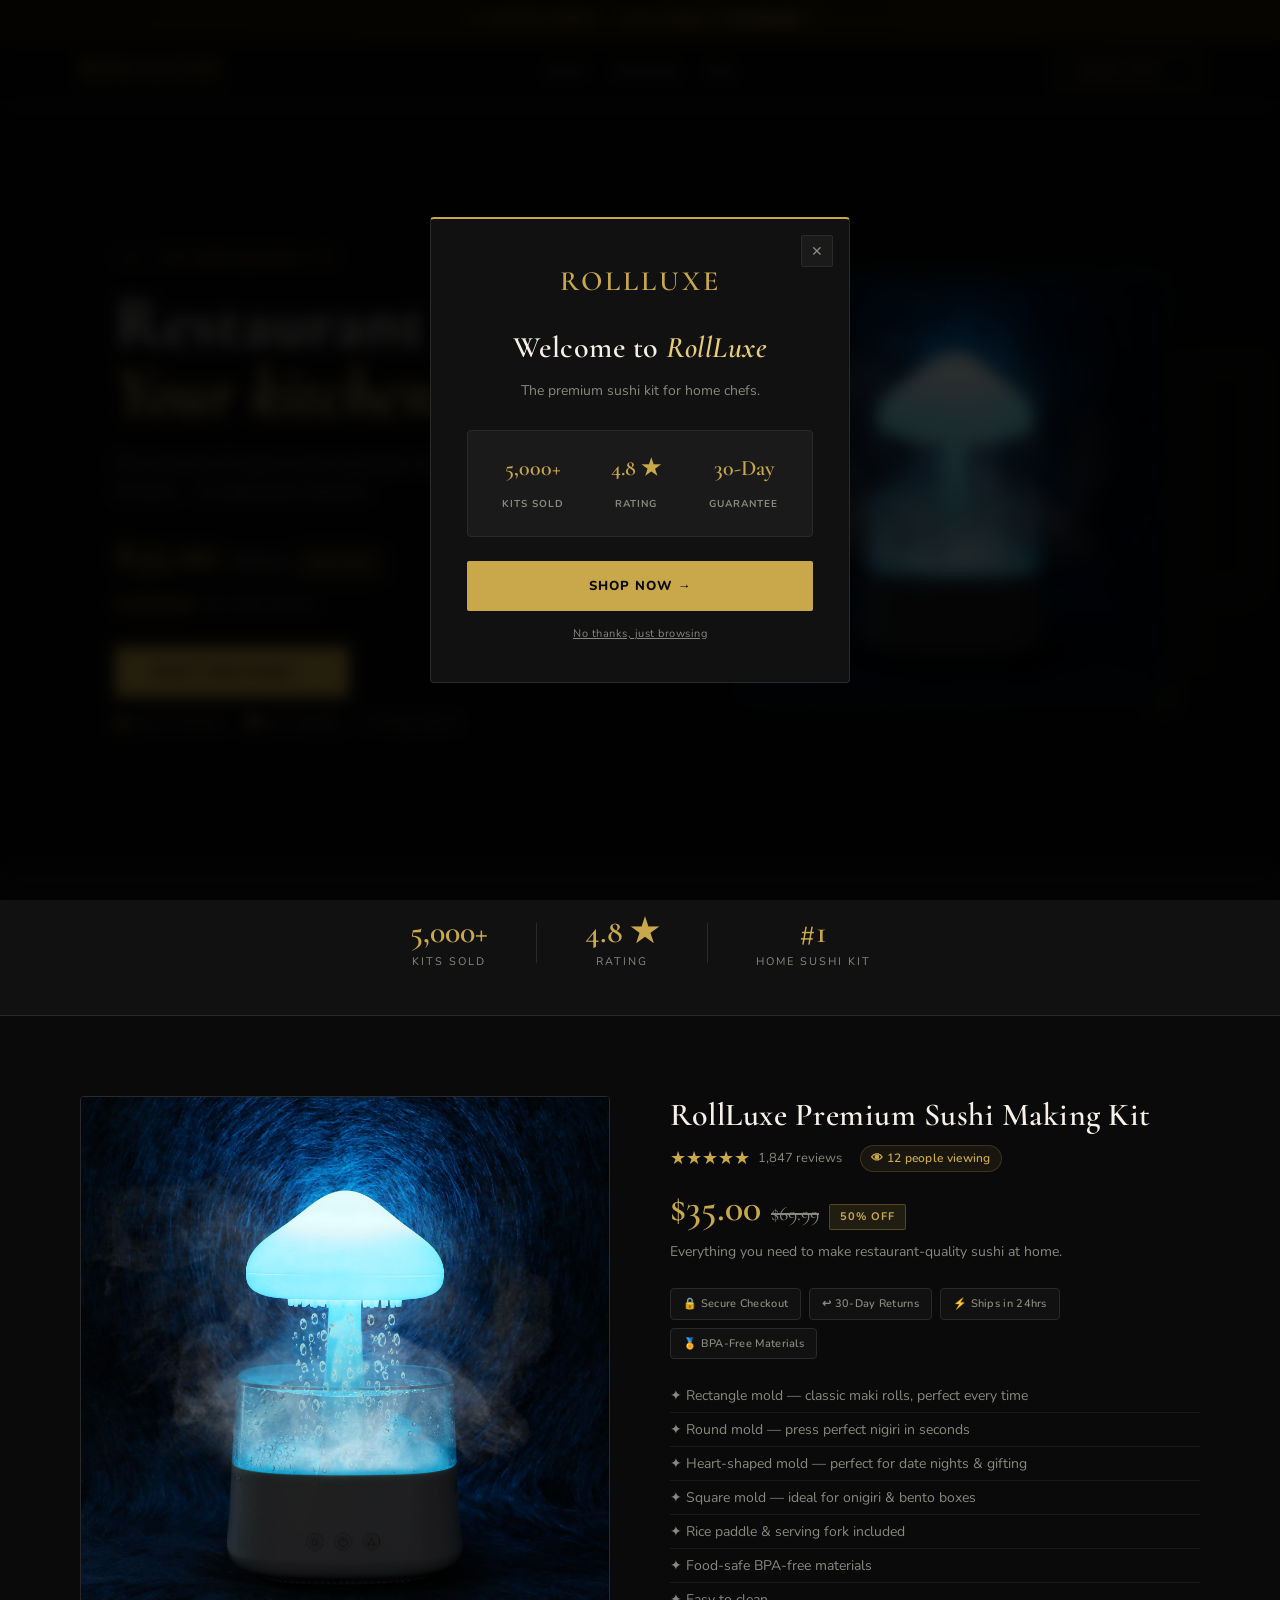
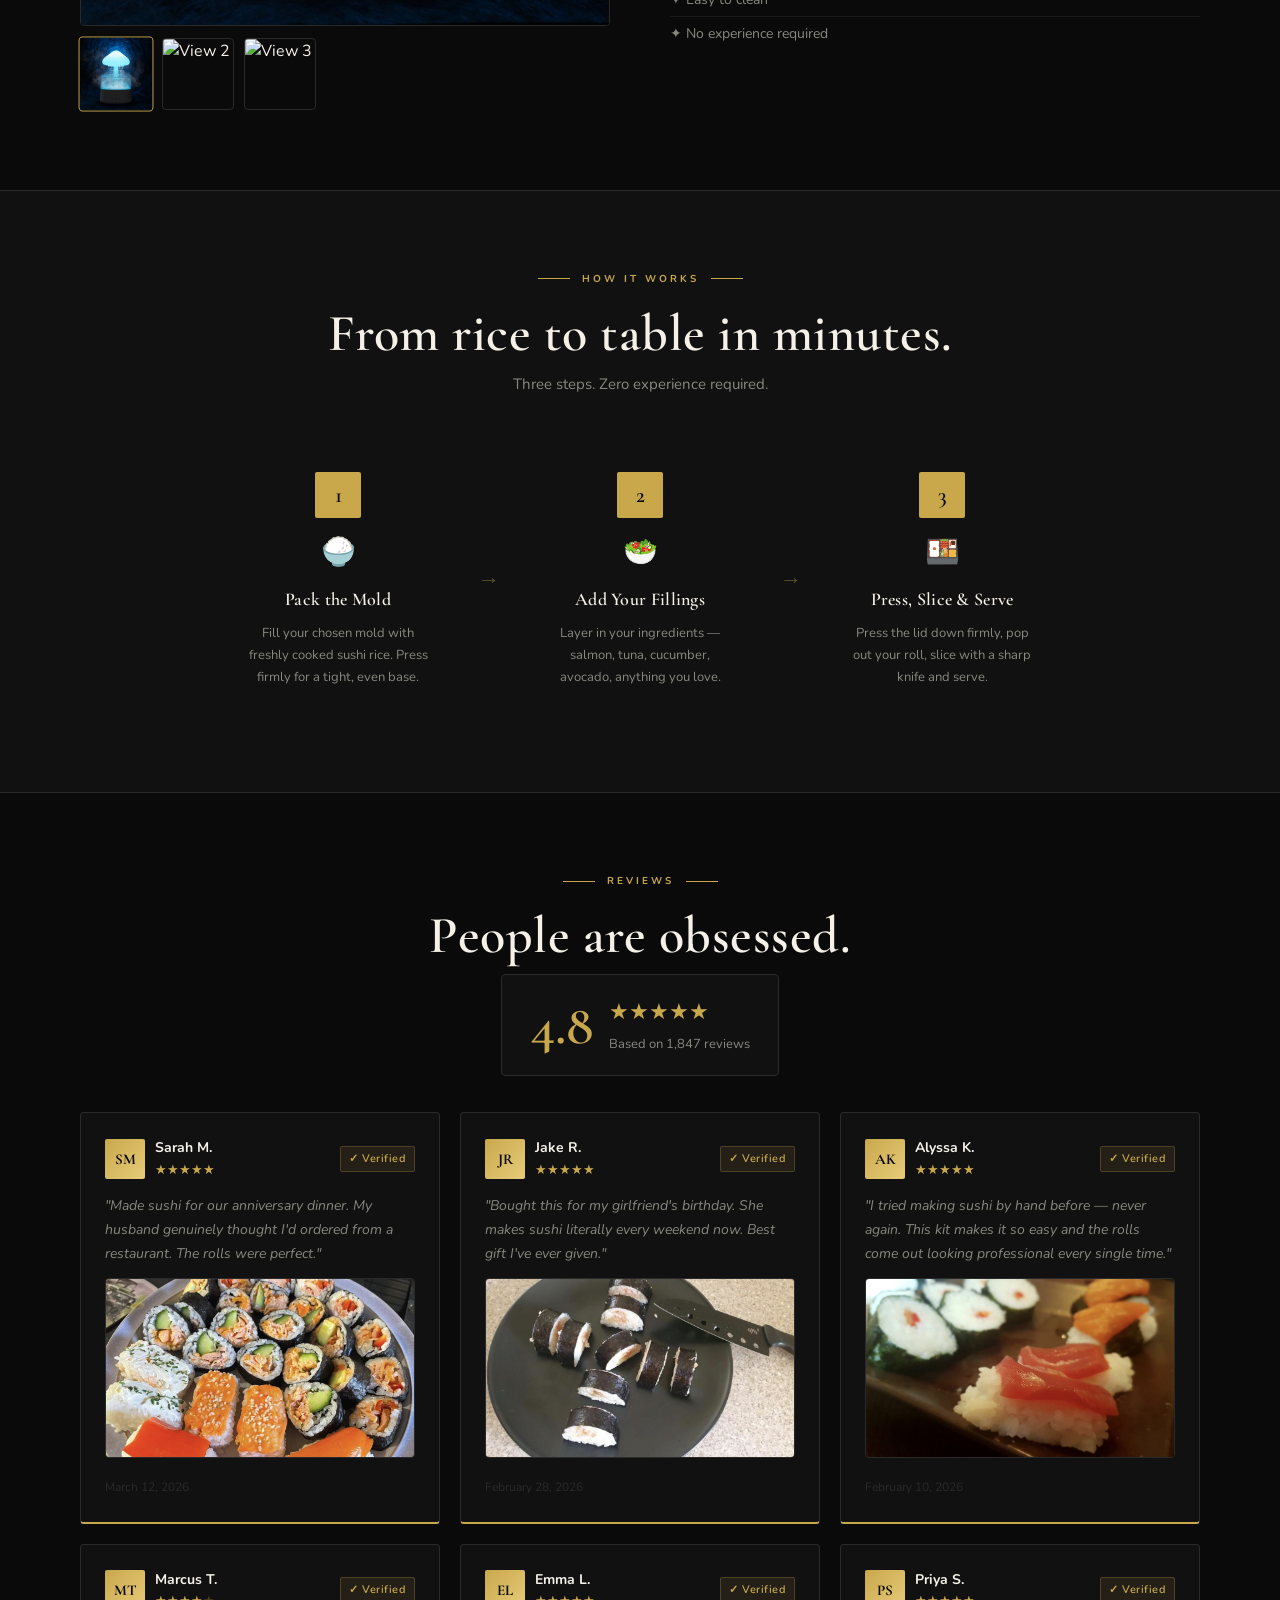
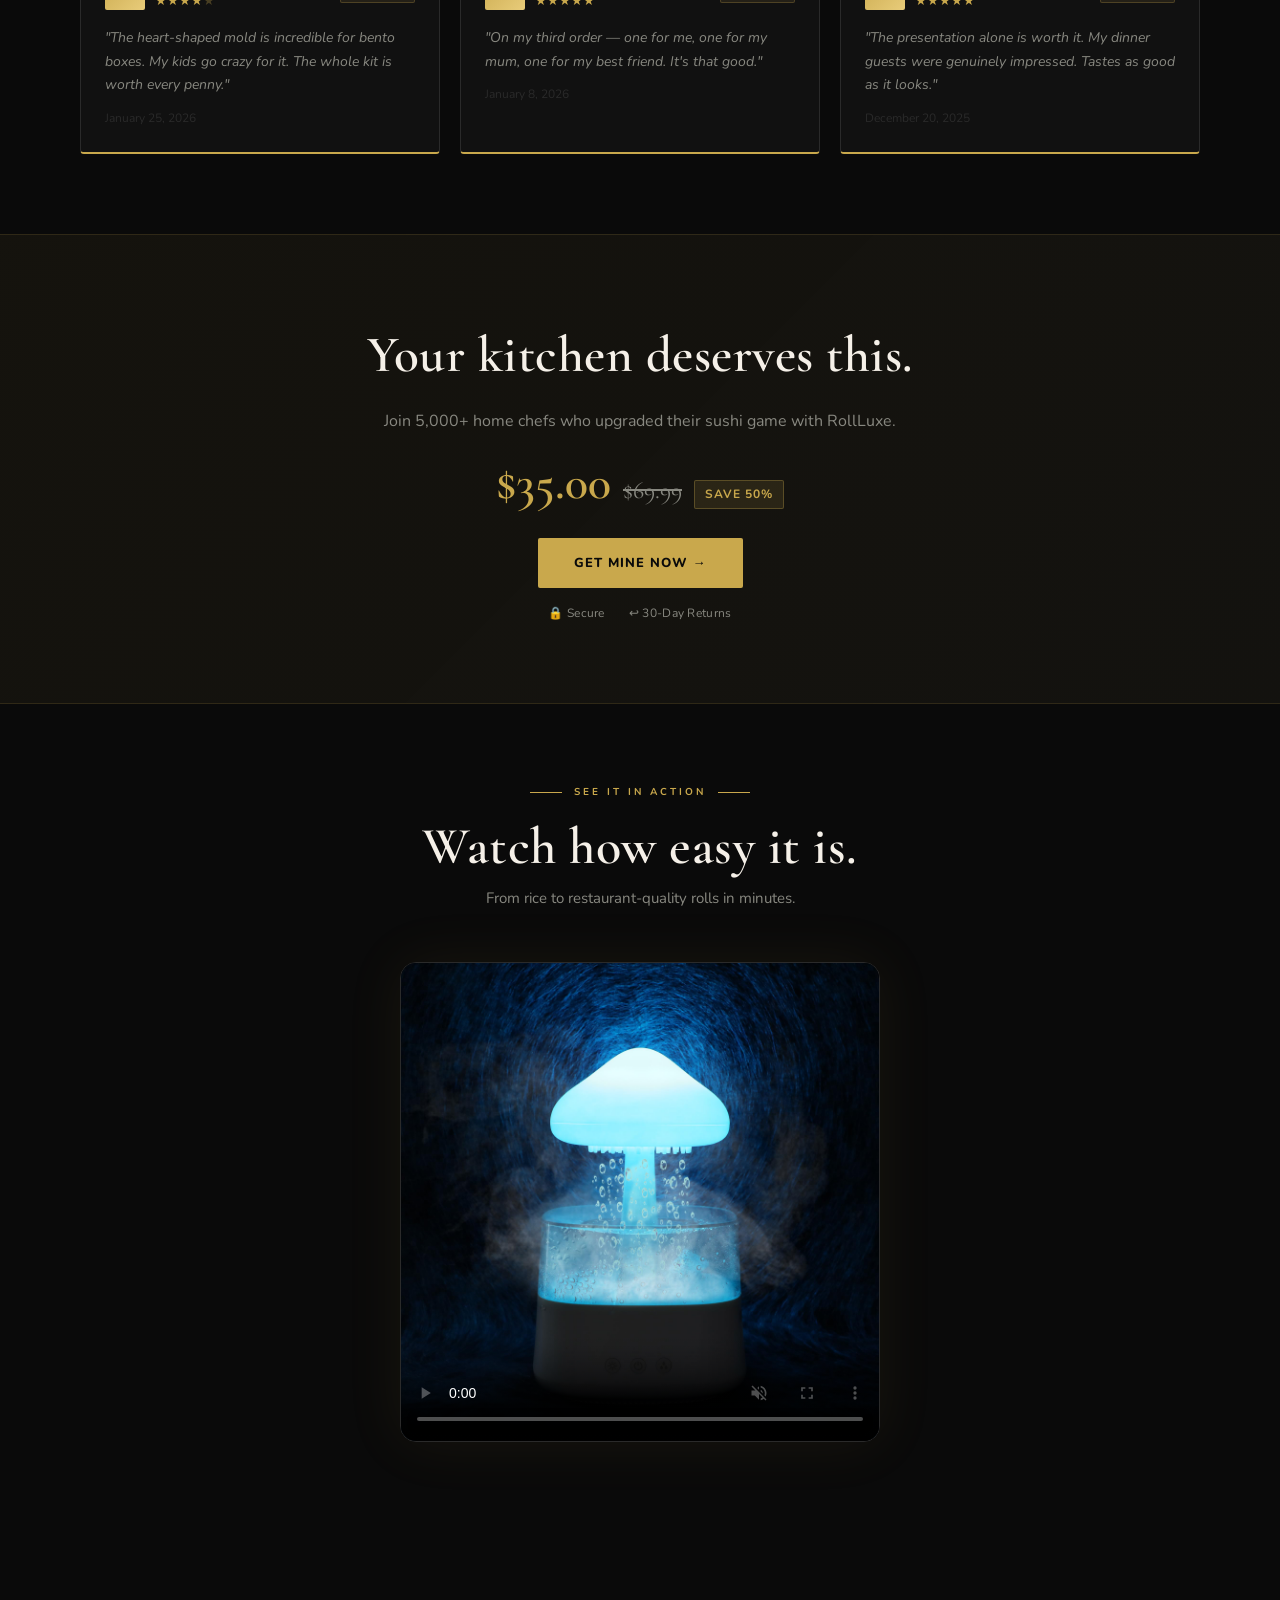
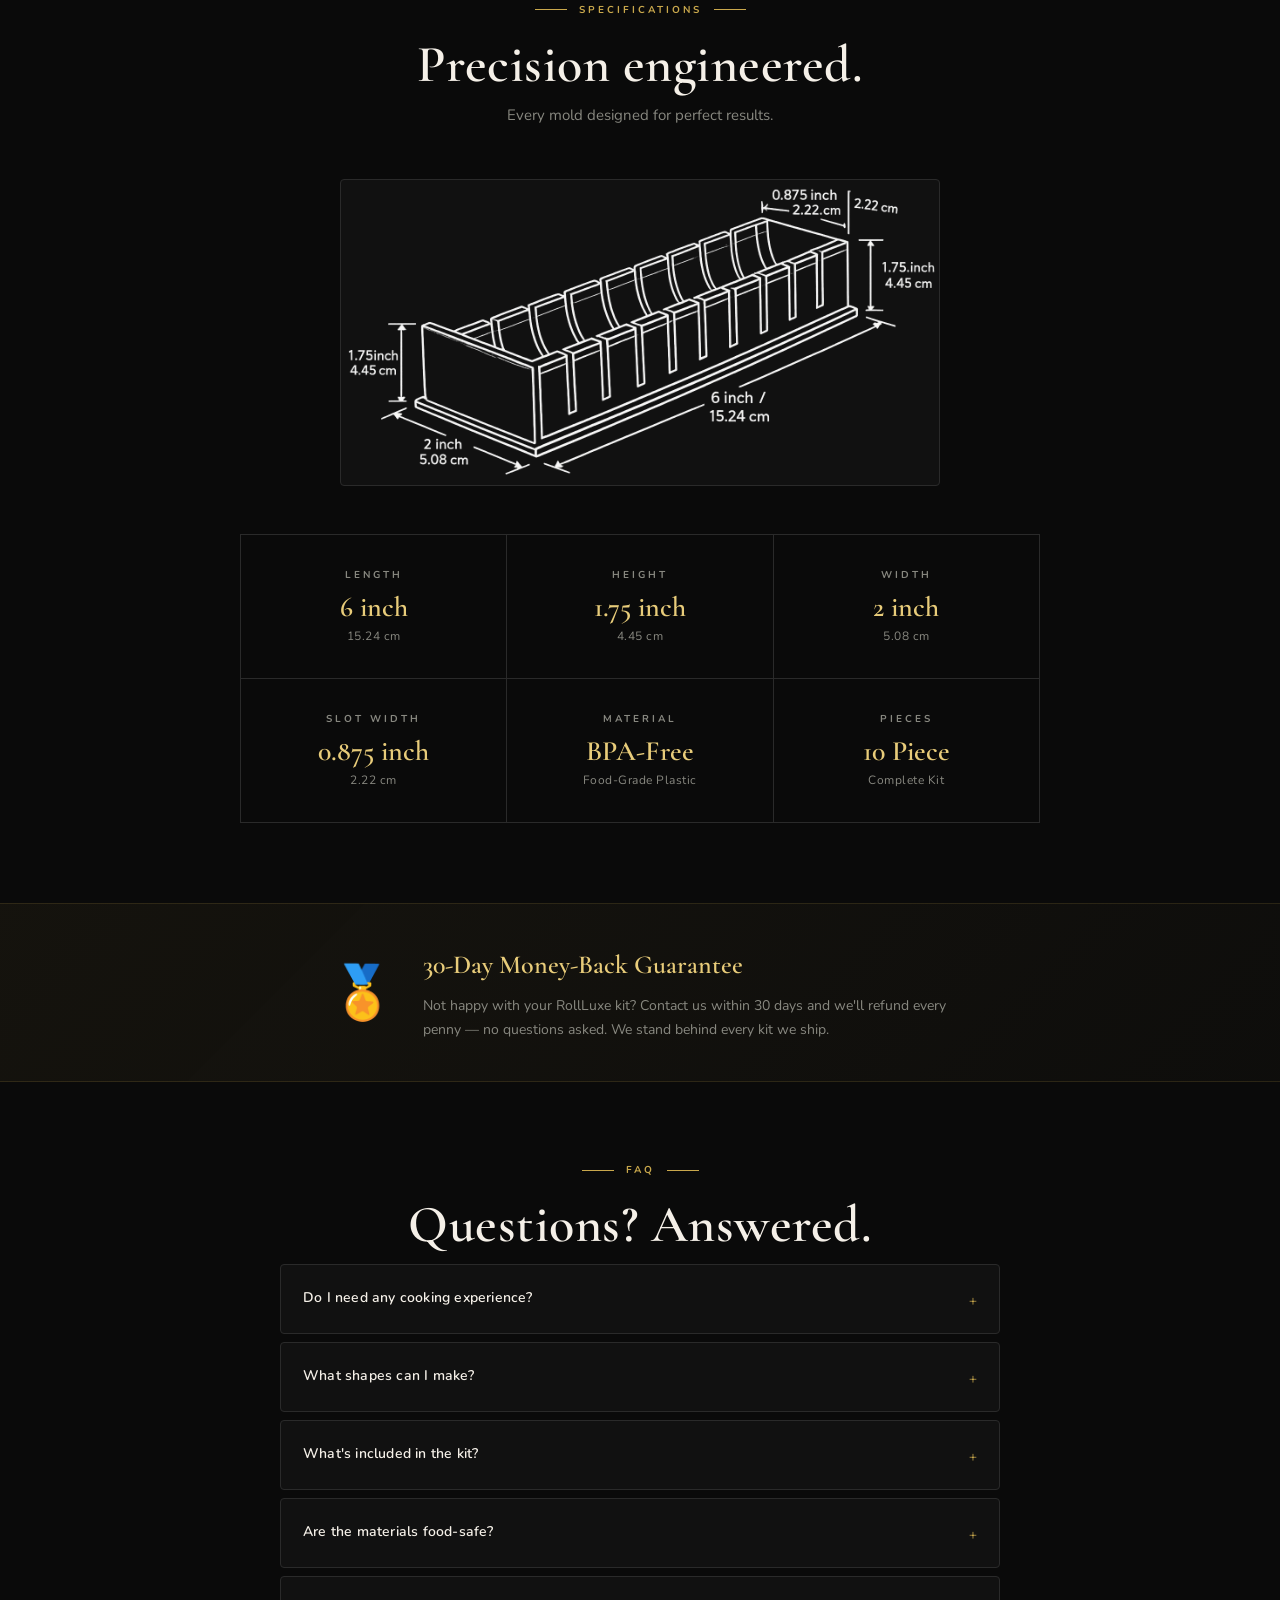
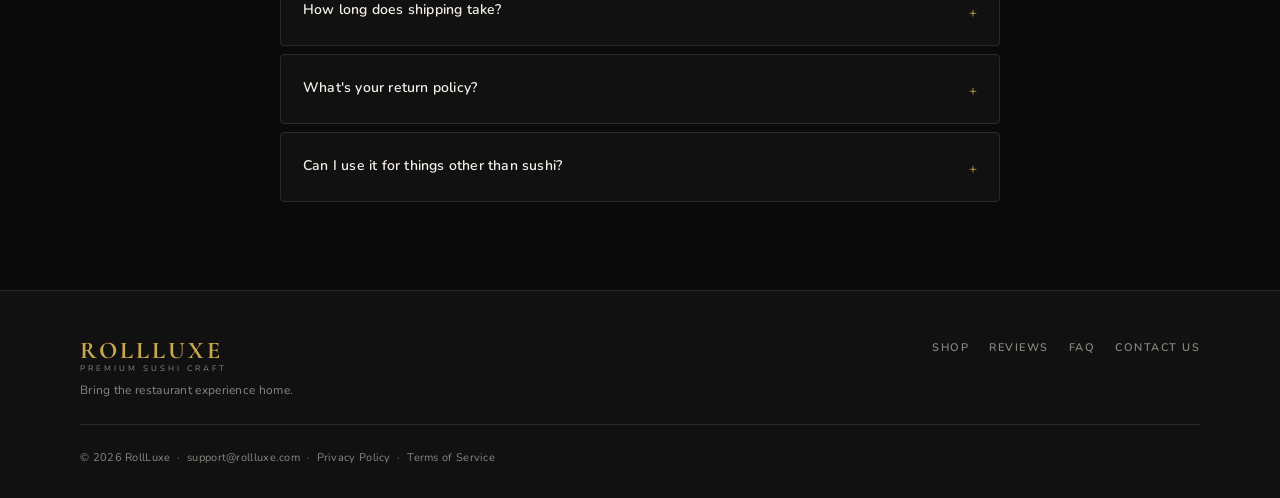
==== index.html @ 1b2b9710 "Add specs diagram image to specifications section" ====
<!DOCTYPE html>
<html lang="en">
<head>
  <meta charset="UTF-8">
  <meta name="viewport" content="width=device-width, initial-scale=1.0">
  <title>RollLuxe | Premium Sushi Making Kit — Restaurant Quality At Home</title>
  <meta name="description" content="The complete 10-piece premium sushi making kit. Make restaurant-quality rolls, nigiri & onigiri at home — no experience needed. Free shipping. 30-day guarantee.">
  <script type="application/ld+json">
  {
    "@context": "https://schema.org/",
    "@type": "Product",
    "name": "RollLuxe Premium Sushi Making Kit",
    "description": "Complete 10-piece sushi making kit with 4 mold shapes, rice paddle and serving fork.",
    "brand": { "@type": "Brand", "name": "RollLuxe" },
    "offers": {
      "@type": "Offer",
      "price": "35.00",
      "priceCurrency": "USD",
      "availability": "https://schema.org/InStock"
    },
    "aggregateRating": {
      "@type": "AggregateRating",
      "ratingValue": "4.8",
      "reviewCount": "1847"
    }
  }
  </script>
  <!-- Open Graph -->
  <meta property="og:title" content="RollLuxe | Restaurant Quality Sushi At Home">
  <meta property="og:description" content="The complete 10-piece premium sushi making kit. Perfect rolls every time — no experience needed.">
  <meta property="og:image" content="product1.jpg">
  <meta property="og:type" content="website">
  <meta name="twitter:card" content="summary_large_image">
  <meta name="twitter:title" content="RollLuxe | Restaurant Quality Sushi At Home">
  <meta name="twitter:description" content="The complete 10-piece premium sushi making kit. Perfect rolls every time — no experience needed.">
  <meta name="twitter:image" content="product1.jpg">
  <link rel="preconnect" href="https://fonts.googleapis.com">
  <link rel="preconnect" href="https://fonts.gstatic.com" crossorigin>
  <link href="https://fonts.googleapis.com/css2?family=Cormorant+Garamond:ital,wght@0,400;0,500;0,600;0,700;1,400;1,500;1,600&family=Nunito:wght@400;500;600;700;800;900&display=swap" rel="stylesheet">
  <link rel="icon" type="image/png" href="logo.png">
  <link rel="stylesheet" href="style.css">
</head>
<body>

<div class="announce-bar">
  <div class="announce-inner" id="announceText">
    ✦ Limited Stock &nbsp;·&nbsp; Sale Ends In <span id="countdown" class="countdown-timer">--:--:--</span> ✦
  </div>
</div>

<header class="header">
  <div class="container header-inner">
    <a href="#" class="logo">
      <span class="logo-text">RollLuxe</span>
      <span class="logo-sub">Premium Sushi Craft</span>
    </a>
    <nav class="header-nav">
      <a href="#product">Shop</a>
      <a href="#reviews">Reviews</a>
      <a href="#faq">FAQ</a>
    </nav>
    <button class="btn btn-sm" onclick="scrollToProduct()">Order Now →</button>
    <button class="mobile-menu-btn" onclick="toggleMobileMenu()" id="mobileMenuBtn">☰</button>
  </div>
  <div class="mobile-menu" id="mobileMenu">
    <a href="#product" onclick="toggleMobileMenu()">Shop</a>
    <a href="#reviews" onclick="toggleMobileMenu()">Reviews</a>
    <a href="#faq" onclick="toggleMobileMenu()">FAQ</a>
    <button class="btn btn-hero" style="width:100%;margin-top:8px" onclick="toggleMobileMenu();scrollToProduct()">Order Now →</button>
  </div>
</header>

<section class="hero">
  <div class="container hero-inner">
    <div class="hero-text">
      <div class="hero-badge">
        <span class="hero-badge-line"></span>
        <span class="hero-badge-text">The Professional Kit</span>
      </div>
      <h1 class="hero-title">Restaurant quality.<br><span class="gradient-text">Your kitchen.</span></h1>
      <p class="hero-desc">The complete 10-piece sushi making kit. Craft perfect rolls, nigiri, and onigiri at home — no experience required.</p>
      <div class="hero-price-row">
        <span class="hero-price">$35.00</span>
        <span class="hero-orig">$69.99</span>
        <span class="hero-save-badge">Save 50%</span>
      </div>
      <div class="hero-stars">
        <span class="stars">★★★★★</span>
        <span class="review-count">4.8 · 1,847 reviews</span>
      </div>
      <button class="btn btn-hero" onclick="scrollToProduct()">Craft Your Sushi →</button>
      <div class="hero-trust-row">
        <span>🔒 Secure checkout</span>
        <span>📦 Free shipping</span>
        <span>↩ 30-day returns</span>
      </div>
    </div>
    <div class="hero-visual">
      <img class="hero-img"
        src="product1.jpg"
        alt="RollLuxe Premium Sushi Making Kit"
        onerror="this.style.background='#1a1a1a'">
    </div>
  </div>
</section>

<div class="proof-strip">
  <div class="container proof-inner">
    <div class="proof-item"><span class="proof-num">5,000+</span><span class="proof-label">Kits Sold</span></div>
    <div class="proof-divider"></div>
    <div class="proof-item"><span class="proof-num">4.8 ★</span><span class="proof-label">Rating</span></div>
    <div class="proof-divider"></div>
    <div class="proof-item"><span class="proof-num">#1</span><span class="proof-label">Home Sushi Kit</span></div>
  </div>
</div>

<section class="product-section" id="product">
  <div class="container product-inner">
    <div class="product-gallery">
      <div class="gallery-main-wrap">
        <img class="gallery-main" id="galleryMain"
          src="product1.jpg"
          alt="RollLuxe Premium Sushi Making Kit">
      </div>
      <div class="gallery-thumbs">
        <img class="thumb active" onclick="switchImg(this)" alt="View 1" src="product1.jpg">
        <img class="thumb" onclick="switchImg(this)" alt="View 2" src="product2.jpg">
        <img class="thumb" onclick="switchImg(this)" alt="View 3" src="product3.jpg">
      </div>
    </div>
    <div class="product-info">
      <h2 class="product-title">RollLuxe Premium Sushi Making Kit</h2>
      <div class="product-rating">
        <span class="stars">★★★★★</span>
        <a href="#reviews" class="rating-link">1,847 reviews</a>
        <span class="viewing-now" id="viewingNow">👁 <span id="viewerCount">14</span> people viewing</span>
      </div>
      <div class="product-price-row">
        <span class="product-price">$35.00</span>
        <span class="product-orig">$69.99</span>
        <span class="save-tag">50% OFF</span>
      </div>
      <p class="product-tagline">Everything you need to make restaurant-quality sushi at home.</p>

      <div id="product-component-rollluxe"></div>
<script type="text/javascript">
/*<![CDATA[*/
(function () {
  var scriptURL = 'https://sdks.shopifycdn.com/buy-button/latest/buy-button-storefront.min.js';
  if (window.ShopifyBuy) {
    if (window.ShopifyBuy.UI) {
      ShopifyBuyInit();
    } else {
      loadScript();
    }
  } else {
    loadScript();
  }
  function loadScript() {
    var script = document.createElement('script');
    script.async = true;
    script.src = scriptURL;
    (document.getElementsByTagName('head')[0] || document.getElementsByTagName('body')[0]).appendChild(script);
    script.onload = ShopifyBuyInit;
  }
  function ShopifyBuyInit() {
    var client = ShopifyBuy.buildClient({
      domain: 'pjzt80-y0.myshopify.com',
      storefrontAccessToken: '1036f92b265da318671eae122b097022',
    });
    ShopifyBuy.UI.onReady(client).then(function (ui) {
      ui.createComponent('product', {
        id: '14935010410859',
        node: document.getElementById('product-component-rollluxe'),
        moneyFormat: '%24%7B%7Bamount%7D%7D',
        options: {
  "product": {
    "contents": {
      "img": false,
      "title": false,
      "price": false,
      "button": true
    },
    "styles": {
      "product": {
        "@media (min-width: 601px)": {
          "max-width": "100%",
          "margin-left": "0px",
          "margin-bottom": "0px"
        }
      },
      "button": {
        "font-family": "'Nunito', sans-serif",
        "font-size": "13px",
        "font-weight": "800",
        "padding-top": "16px",
        "padding-bottom": "16px",
        "width": "100%",
        "border-radius": "2px",
        "text-transform": "uppercase",
        "letter-spacing": "1px",
        "background-color": "#c9a84c",
        "color": "#0a0a0a",
        ":hover": {
          "background-color": "#e8cc7a"
        },
        ":focus": {
          "background-color": "#e8cc7a"
        }
      }
    },
    "text": {
      "button": "Craft Your Sushi →"
    }
  },
  "productSet": {
    "styles": {
      "products": {
        "@media (min-width: 601px)": {
          "margin-left": "-20px"
        }
      }
    }
  },
  "modalProduct": {
    "contents": {
      "img": false,
      "imgWithCarousel": true,
      "button": false,
      "buttonWithQuantity": true
    },
    "styles": {
      "product": {
        "@media (min-width: 601px)": {
          "max-width": "100%",
          "margin-left": "0px",
          "margin-bottom": "0px"
        }
      }
    },
    "text": {
      "button": "Add to cart"
    }
  },
  "option": {},
  "cart": {
    "text": {
      "total": "Subtotal",
      "button": "Checkout"
    }
  },
  "toggle": {}
},
      });
    });
  }
})();
/*]]>*/
</script>

      <div class="trust-badges">
        <div class="trust-badge">🔒 Secure Checkout</div>
        <div class="trust-badge">↩ 30-Day Returns</div>
        <div class="trust-badge">⚡ Ships in 24hrs</div>
        <div class="trust-badge">🏅 BPA-Free Materials</div>
      </div>
      <div class="feature-list">
        <div class="feat">✦ Rectangle mold — classic maki rolls, perfect every time</div>
        <div class="feat">✦ Round mold — press perfect nigiri in seconds</div>
        <div class="feat">✦ Heart-shaped mold — perfect for date nights &amp; gifting</div>
        <div class="feat">✦ Square mold — ideal for onigiri &amp; bento boxes</div>
        <div class="feat">✦ Rice paddle &amp; serving fork included</div>
        <div class="feat">✦ Food-safe BPA-free materials</div>
        <div class="feat">✦ Easy to clean</div>
        <div class="feat">✦ No experience required</div>
      </div>
    </div>
  </div>
</section>


<section class="how-section">
  <div class="container">
    <div class="section-eyebrow">
      <span class="eyebrow-line"></span>
      <span class="eyebrow-text">How It Works</span>
      <span class="eyebrow-line"></span>
    </div>
    <h2 class="section-title">From rice to table in minutes.</h2>
    <p class="section-sub">Three steps. Zero experience required.</p>
    <div class="steps-row">
      <div class="step-card">
        <div class="step-num">1</div>
        <span class="step-icon">🍚</span>
        <h3>Pack the Mold</h3>
        <p>Fill your chosen mold with freshly cooked sushi rice. Press firmly for a tight, even base.</p>
      </div>
      <div class="step-arrow">→</div>
      <div class="step-card">
        <div class="step-num">2</div>
        <span class="step-icon">🥗</span>
        <h3>Add Your Fillings</h3>
        <p>Layer in your ingredients — salmon, tuna, cucumber, avocado, anything you love.</p>
      </div>
      <div class="step-arrow">→</div>
      <div class="step-card">
        <div class="step-num">3</div>
        <span class="step-icon">🍱</span>
        <h3>Press, Slice &amp; Serve</h3>
        <p>Press the lid down firmly, pop out your roll, slice with a sharp knife and serve.</p>
      </div>
    </div>
  </div>
</section>

<section class="reviews-section" id="reviews">
  <div class="container">
    <div class="section-eyebrow">
      <span class="eyebrow-line"></span>
      <span class="eyebrow-text">Reviews</span>
      <span class="eyebrow-line"></span>
    </div>
    <h2 class="section-title">People are obsessed.</h2>
    <div class="reviews-header">
      <div class="reviews-avg">
        <div class="avg-score">4.8</div>
        <div class="avg-right">
          <div class="avg-stars">★★★★★</div>
          <div class="avg-count">Based on 1,847 reviews</div>
        </div>
      </div>
    </div>
    <div class="reviews-grid">
      <div class="review-card">
        <div class="review-top">
          <div class="reviewer-avatar">SM</div>
          <div>
            <div class="reviewer-name">Sarah M.</div>
            <div class="review-stars">★★★★★</div>
          </div>
          <span class="verified-badge">✓ Verified</span>
        </div>
        <p class="review-text">"Made sushi for our anniversary dinner. My husband genuinely thought I'd ordered from a restaurant. The rolls were perfect."</p>
        <img class="review-photo" src="review1.jpg" alt="Customer sushi photo">
        <div class="review-date">March 12, 2026</div>
      </div>
      <div class="review-card">
        <div class="review-top">
          <div class="reviewer-avatar">JR</div>
          <div>
            <div class="reviewer-name">Jake R.</div>
            <div class="review-stars">★★★★★</div>
          </div>
          <span class="verified-badge">✓ Verified</span>
        </div>
        <p class="review-text">"Bought this for my girlfriend's birthday. She makes sushi literally every weekend now. Best gift I've ever given."</p>
        <img class="review-photo" src="review2.jpg" alt="Customer sushi photo">
        <div class="review-date">February 28, 2026</div>
      </div>
      <div class="review-card">
        <div class="review-top">
          <div class="reviewer-avatar">AK</div>
          <div>
            <div class="reviewer-name">Alyssa K.</div>
            <div class="review-stars">★★★★★</div>
          </div>
          <span class="verified-badge">✓ Verified</span>
        </div>
        <p class="review-text">"I tried making sushi by hand before — never again. This kit makes it so easy and the rolls come out looking professional every single time."</p>
        <img class="review-photo" src="review3.jpg" alt="Customer sushi photo">
        <div class="review-date">February 10, 2026</div>
      </div>
      <div class="review-card">
        <div class="review-top">
          <div class="reviewer-avatar">MT</div>
          <div>
            <div class="reviewer-name">Marcus T.</div>
            <div class="review-stars">★★★★<span style="opacity:0.3">★</span></div>
          </div>
          <span class="verified-badge">✓ Verified</span>
        </div>
        <p class="review-text">"The heart-shaped mold is incredible for bento boxes. My kids go crazy for it. The whole kit is worth every penny."</p>
        <div class="review-date">January 25, 2026</div>
      </div>
      <div class="review-card">
        <div class="review-top">
          <div class="reviewer-avatar">EL</div>
          <div>
            <div class="reviewer-name">Emma L.</div>
            <div class="review-stars">★★★★★</div>
          </div>
          <span class="verified-badge">✓ Verified</span>
        </div>
        <p class="review-text">"On my third order — one for me, one for my mum, one for my best friend. It's that good."</p>
        <div class="review-date">January 8, 2026</div>
      </div>
      <div class="review-card">
        <div class="review-top">
          <div class="reviewer-avatar">PS</div>
          <div>
            <div class="reviewer-name">Priya S.</div>
            <div class="review-stars">★★★★★</div>
          </div>
          <span class="verified-badge">✓ Verified</span>
        </div>
        <p class="review-text">"The presentation alone is worth it. My dinner guests were genuinely impressed. Tastes as good as it looks."</p>
        <div class="review-date">December 20, 2025</div>
      </div>
    </div>
  </div>
</section>

<section class="cta-banner">
  <div class="container cta-inner">
    <h2>Your kitchen deserves this.</h2>
    <p>Join 5,000+ home chefs who upgraded their sushi game with RollLuxe.</p>
    <div class="cta-price-row">
      <span class="cta-price">$35.00</span>
      <span class="cta-orig">$69.99</span>
      <span class="cta-save">SAVE 50%</span>
    </div>
    <button class="btn btn-hero" onclick="scrollToProduct()">Get Mine Now →</button>
    <div class="cta-trust">
      <span>🔒 Secure</span>
      <span>↩ 30-Day Returns</span>
    </div>
  </div>
</section>

<section class="video-section">
  <div class="container">
    <div class="section-eyebrow">
      <span class="eyebrow-line"></span>
      <span class="eyebrow-text">See It In Action</span>
      <span class="eyebrow-line"></span>
    </div>
    <h2 class="section-title">Watch how easy it is.</h2>
    <p class="section-sub">From rice to restaurant-quality rolls in minutes.</p>
    <div class="video-wrap">
      <video
        src="video.mp4"
        autoplay
        muted
        loop
        playsinline
        controls
        poster="product1.jpg">
        Your browser does not support the video tag.
      </video>
    </div>
  </div>
</section>

<section class="specs-section">
  <div class="container">
    <div class="section-eyebrow">
      <span class="eyebrow-line"></span>
      <span class="eyebrow-text">Specifications</span>
      <span class="eyebrow-line"></span>
    </div>
    <h2 class="section-title">Precision engineered.</h2>
    <p class="section-sub">Every mold designed for perfect results.</p>
    <div class="specs-img-wrap">
      <img src="specs.webp" alt="RollLuxe Specifications Diagram" class="specs-img">
    </div>
    <div class="specs-grid">
      <div class="spec-card">
        <span class="spec-label">Length</span>
        <span class="spec-value">6 inch</span>
        <span class="spec-metric">15.24 cm</span>
      </div>
      <div class="spec-card">
        <span class="spec-label">Height</span>
        <span class="spec-value">1.75 inch</span>
        <span class="spec-metric">4.45 cm</span>
      </div>
      <div class="spec-card">
        <span class="spec-label">Width</span>
        <span class="spec-value">2 inch</span>
        <span class="spec-metric">5.08 cm</span>
      </div>
      <div class="spec-card">
        <span class="spec-label">Slot Width</span>
        <span class="spec-value">0.875 inch</span>
        <span class="spec-metric">2.22 cm</span>
      </div>
      <div class="spec-card">
        <span class="spec-label">Material</span>
        <span class="spec-value">BPA-Free</span>
        <span class="spec-metric">Food-Grade Plastic</span>
      </div>
      <div class="spec-card">
        <span class="spec-label">Pieces</span>
        <span class="spec-value">10 Piece</span>
        <span class="spec-metric">Complete Kit</span>
      </div>
    </div>
  </div>
</section>

<section class="guarantee-section">
  <div class="container guarantee-inner">
    <div class="guarantee-icon">🏅</div>
    <div class="guarantee-text">
      <h3>30-Day Money-Back Guarantee</h3>
      <p>Not happy with your RollLuxe kit? Contact us within 30 days and we'll refund every penny — no questions asked. We stand behind every kit we ship.</p>
    </div>
  </div>
</section>

<section class="faq-section" id="faq">
  <div class="container">
    <div class="section-eyebrow">
      <span class="eyebrow-line"></span>
      <span class="eyebrow-text">FAQ</span>
      <span class="eyebrow-line"></span>
    </div>
    <h2 class="section-title">Questions? Answered.</h2>
    <div class="faq-list">
      <details class="faq-item">
        <summary>Do I need any cooking experience?</summary>
        <p>None at all. RollLuxe is designed for complete beginners. The molds guide every press — if you can cook rice, you can make beautiful sushi.</p>
      </details>
      <details class="faq-item">
        <summary>What shapes can I make?</summary>
        <p>The kit includes molds for classic rectangle maki rolls, round nigiri, heart-shaped onigiri, and square rice cakes. Six different shapes in total.</p>
      </details>
      <details class="faq-item">
        <summary>What's included in the kit?</summary>
        <p>You get 4 different mold shapes (multiple pieces each), a rice paddle for spreading, and a serving fork. Everything you need — nothing extra to buy.</p>
      </details>
      <details class="faq-item">
        <summary>Are the materials food-safe?</summary>
        <p>Yes. All pieces are made from BPA-free food-grade plastic. Safe, durable, and easy to clean.</p>
      </details>
      <details class="faq-item">
        <summary>How long does shipping take?</summary>
        <p>We ship within 24 hours of your order. Standard delivery takes 7–14 business days internationally. You'll receive a tracking number by email.</p>
      </details>
      <details class="faq-item">
        <summary>What's your return policy?</summary>
        <p>We offer a 30-day no-questions-asked return policy. Contact us at <a href="mailto:support@rollluxe.com">support@rollluxe.com</a> and we'll sort it out.</p>
      </details>
      <details class="faq-item">
        <summary>Can I use it for things other than sushi?</summary>
        <p>Absolutely. The molds work great for pressed rice dishes, onigiri, rice balls, and even creative desserts. Very versatile.</p>
      </details>
    </div>
  </div>
</section>

<footer class="footer">
  <div class="container footer-inner">
    <div class="footer-brand">
      <a href="#" class="logo" style="text-decoration:none">
        <span class="logo-text">RollLuxe</span>
        <span class="logo-sub">Premium Sushi Craft</span>
      </a>
      <p>Bring the restaurant experience home.</p>
    </div>
    <div class="footer-links">
      <a href="#product">Shop</a>
      <a href="#reviews">Reviews</a>
      <a href="#faq">FAQ</a>
      <a href="https://mail.google.com/mail/?view=cm&to=giladsprung@gmail.com">Contact Us</a>
    </div>
    <p class="footer-copy">© 2026 RollLuxe &nbsp;·&nbsp; <a href="https://mail.google.com/mail/?view=cm&to=giladsprung@gmail.com">support@rollluxe.com</a> &nbsp;·&nbsp; <a href="privacy.html">Privacy Policy</a> &nbsp;·&nbsp; <a href="privacy.html#terms">Terms of Service</a></p>
  </div>
</footer>

<!-- Checkout Modal (Shopify handles checkout — this modal is kept for form collection) -->
<div class="modal-overlay" id="checkoutOverlay" onclick="closeCheckoutOverlay(event)">
  <div class="checkout-modal" id="checkoutModal">
    <button class="modal-close" onclick="closeCheckout()">✕</button>
    <div class="step-indicators">
      <div class="step-ind active" id="step-ind-1"><span class="step-ind-num">1</span><span class="step-ind-label">Shipping</span></div>
      <div class="step-ind-line"></div>
      <div class="step-ind" id="step-ind-2"><span class="step-ind-num">2</span><span class="step-ind-label">Payment</span></div>
    </div>
    <div id="step1">
      <h3 class="modal-title">Where should we ship it?</h3>
      <div class="order-summary-mini">
        <span class="osm-name">🍱 RollLuxe Sushi Kit</span>
        <span class="osm-qty" id="osm-qty">× 1</span>
        <span class="osm-price" id="osm-price">$35.00</span>
      </div>
      <form id="shippingForm" onsubmit="proceedToPayment(event)">
        <div class="form-row">
          <div class="form-group"><label>First Name</label><input type="text" id="firstName" placeholder="Sarah" required></div>
          <div class="form-group"><label>Last Name</label><input type="text" id="lastName" placeholder="Johnson" required></div>
        </div>
        <div class="form-group"><label>Email</label><input type="email" id="email" placeholder="sarah@example.com" required></div>
        <div class="form-group"><label>Street Address</label><input type="text" id="address" placeholder="123 Main Street" required></div>
        <div class="form-row">
          <div class="form-group"><label>City</label><input type="text" id="city" placeholder="New York" required></div>
          <div class="form-group"><label>State / Province</label><input type="text" id="state" placeholder="NY" required></div>
        </div>
        <div class="form-row">
          <div class="form-group"><label>ZIP / Postal Code</label><input type="text" id="zip" placeholder="10001" required></div>
          <div class="form-group">
            <label>Country</label>
            <select id="country" required>
              <option value="">Select country…</option>
              <optgroup label="🌎 Americas">
                <option value="US">🇺🇸 United States</option><option value="CA">🇨🇦 Canada</option><option value="MX">🇲🇽 Mexico</option><option value="BR">🇧🇷 Brazil</option><option value="AR">🇦🇷 Argentina</option><option value="CL">🇨🇱 Chile</option><option value="CO">🇨🇴 Colombia</option><option value="PE">🇵🇪 Peru</option>
              </optgroup>
              <optgroup label="🌍 Europe">
                <option value="GB">🇬🇧 United Kingdom</option><option value="DE">🇩🇪 Germany</option><option value="FR">🇫🇷 France</option><option value="IT">🇮🇹 Italy</option><option value="ES">🇪🇸 Spain</option><option value="NL">🇳🇱 Netherlands</option><option value="BE">🇧🇪 Belgium</option><option value="SE">🇸🇪 Sweden</option><option value="NO">🇳🇴 Norway</option><option value="DK">🇩🇰 Denmark</option><option value="FI">🇫🇮 Finland</option><option value="PL">🇵🇱 Poland</option><option value="PT">🇵🇹 Portugal</option><option value="AT">🇦🇹 Austria</option><option value="CH">🇨🇭 Switzerland</option><option value="IE">🇮🇪 Ireland</option><option value="CZ">🇨🇿 Czech Republic</option><option value="HU">🇭🇺 Hungary</option><option value="RO">🇷🇴 Romania</option><option value="GR">🇬🇷 Greece</option><option value="UA">🇺🇦 Ukraine</option><option value="IL">🇮🇱 Israel</option>
              </optgroup>
              <optgroup label="🌏 Asia Pacific">
                <option value="AU">🇦🇺 Australia</option><option value="NZ">🇳🇿 New Zealand</option><option value="JP">🇯🇵 Japan</option><option value="KR">🇰🇷 South Korea</option><option value="SG">🇸🇬 Singapore</option><option value="MY">🇲🇾 Malaysia</option><option value="TH">🇹🇭 Thailand</option><option value="PH">🇵🇭 Philippines</option><option value="ID">🇮🇩 Indonesia</option><option value="VN">🇻🇳 Vietnam</option><option value="IN">🇮🇳 India</option><option value="HK">🇭🇰 Hong Kong</option><option value="TW">🇹🇼 Taiwan</option>
              </optgroup>
              <optgroup label="🌍 Middle East &amp; Africa">
                <option value="AE">🇦🇪 UAE</option><option value="SA">🇸🇦 Saudi Arabia</option><option value="QA">🇶🇦 Qatar</option><option value="KW">🇰🇼 Kuwait</option><option value="TR">🇹🇷 Turkey</option><option value="ZA">🇿🇦 South Africa</option><option value="EG">🇪🇬 Egypt</option><option value="NG">🇳🇬 Nigeria</option><option value="KE">🇰🇪 Kenya</option><option value="MA">🇲🇦 Morocco</option>
              </optgroup>
            </select>
          </div>
        </div>
        <button type="submit" class="btn btn-buy" style="width:100%;margin-top:4px">Continue to Payment →</button>
      </form>
    </div>
    <div id="step2" style="display:none">
      <h3 class="modal-title">Secure Payment</h3>
      <div class="address-review">
        <span class="addr-label">📦 Shipping to:</span>
        <span class="addr-text" id="addrText"></span>
        <button class="addr-edit" onclick="backToShipping()">Edit</button>
      </div>
      <div class="order-summary-box">
        <div class="os-row"><span>🍱 RollLuxe Sushi Kit <span id="os-qty-label"></span></span><span id="os-subtotal"></span></div>
        <div class="os-row"><span>📦 Shipping</span><span class="free-tag">FREE</span></div>
        <div class="os-divider"></div>
        <div class="os-row os-total"><strong>Total</strong><strong id="os-total"></strong></div>
      </div>
      <form id="paymentForm" onsubmit="placeOrder(event)">
        <div class="card-brands">
          <div class="card-brand" id="brand-visa"><svg width="40" height="26" viewBox="0 0 40 26" fill="none"><rect width="40" height="26" rx="4" fill="#1A1F71"/><path d="M16.2 17.5h-2.4l1.5-9.3h2.4L16.2 17.5zm8.2-9.1c-.5-.18-1.2-.37-2.2-.37-2.38 0-4.06 1.27-4.07 3.07-.02 1.34 1.19 2.09 2.1 2.54.93.46 1.24.75 1.24 1.16-.01.63-.74.91-1.43.91-.96 0-1.47-.14-2.26-.48l-.31-.15-.34 2.06c.56.26 1.6.49 2.68.5 2.52 0 4.16-1.24 4.18-3.17.01-1.06-.63-1.86-2.01-2.53-.84-.43-1.35-.71-1.35-1.15 0-.38.44-.79 1.38-.79.79-.01 1.36.17 1.8.35l.21.1.34-2.05zm5.3-.16h-1.86c-.58 0-1.01.17-1.26.77l-3.56 8.53h2.51l.5-1.39h3.07l.29 1.39H31L29.7 8.23zm-2.97 6.1l.94-2.57.28-.74.15.71.49 2.6h-1.86zm-20.2-6.1L4.3 14.33l-.25-1.28C3.61 11.6 2.23 9.97.7 9.15l2.16 8.22h2.53l3.78-9.31H6.55z" fill="white"/></svg></div>
          <div class="card-brand" id="brand-mc"><svg width="40" height="26" viewBox="0 0 40 26" fill="none"><rect width="40" height="26" rx="4" fill="#252525"/><circle cx="15" cy="13" r="8" fill="#EB001B"/><circle cx="25" cy="13" r="8" fill="#F79E1B"/><path d="M20 6.5a8 8 0 0 1 0 13A8 8 0 0 1 20 6.5z" fill="#FF5F00"/></svg></div>
          <div class="card-brand" id="brand-amex"><svg width="40" height="26" viewBox="0 0 40 26" fill="none"><rect width="40" height="26" rx="4" fill="#2E77BC"/><text x="20" y="17" text-anchor="middle" font-size="9" font-weight="bold" fill="white" font-family="Arial">AMEX</text></svg></div>
          <div class="card-brand" id="brand-disc"><svg width="40" height="26" viewBox="0 0 40 26" fill="none"><rect width="40" height="26" rx="4" fill="#231F20"/><ellipse cx="26" cy="13" rx="10" ry="8" fill="#F76F20"/><text x="10" y="17" font-size="7" font-weight="bold" fill="white" font-family="Arial">DISC</text></svg></div>
        </div>
        <div class="form-group"><label>Card Number <span id="card-type-label" style="color:var(--gold);font-weight:600;text-transform:none;letter-spacing:0"></span></label><input type="text" id="cardNum" placeholder="1234 5678 9012 3456" maxlength="19" inputmode="numeric" required></div>
        <div class="form-row">
          <div class="form-group"><label>Expiry</label><input type="text" id="expiry" placeholder="MM/YY" maxlength="5" required></div>
          <div class="form-group"><label>CVV</label><input type="text" id="cvv" placeholder="123" maxlength="4" inputmode="numeric" required></div>
        </div>
        <div class="form-group"><label>Name on Card</label><input type="text" id="cardName" placeholder="Sarah Johnson" required></div>
        <div class="sec-badges">
          <span class="sec-badge">🔒 SSL Encrypted</span>
          <span class="sec-badge">🛡️ Secure Payment</span>
          <span class="sec-badge">✦ PCI Compliant</span>
        </div>
        <button type="submit" class="btn btn-buy" style="width:100%;margin-top:8px">🔒 Place Order — <span id="pay-total"></span></button>
      </form>
    </div>
  </div>
</div>

<!-- Welcome Modal -->
<div class="modal-overlay" id="welcomeOverlay" style="display:none">
  <div class="welcome-modal">
    <button class="modal-close" onclick="closeWelcome()">✕</button>
    <div class="welcome-logo">
      <span class="welcome-logo-text">RollLuxe</span>
    </div>
    <h2 class="welcome-title">Welcome to <span class="gradient-text">RollLuxe</span></h2>
    <p class="welcome-sub">The premium sushi kit for home chefs.</p>
    <div class="welcome-stats">
      <div class="welcome-stat">
        <span class="welcome-num">5,000+</span>
        <span class="welcome-label">Kits Sold</span>
      </div>
      <div class="welcome-stat">
        <span class="welcome-num">4.8 ★</span>
        <span class="welcome-label">Rating</span>
      </div>
      <div class="welcome-stat">
        <span class="welcome-num">30-Day</span>
        <span class="welcome-label">Guarantee</span>
      </div>
    </div>
    <button class="btn btn-hero" style="width:100%" onclick="closeWelcome();scrollToProduct()">Shop Now →</button>
    <p class="welcome-skip" onclick="closeWelcome()">No thanks, just browsing</p>
  </div>
</div>

<!-- Success Modal -->
<div class="modal-overlay" id="successOverlay" style="display:none">
  <div class="success-modal">
    <div class="success-icon">🎉</div>
    <h2>Your RollLuxe Sushi Kit is on its way!</h2>
    <p>Thank you for your order. Check your email for tracking details.</p>
    <div class="success-order" id="successOrderNum"></div>
    <div class="success-detail">Estimated delivery: 7–14 business days</div>
    <button class="btn btn-buy" onclick="closeSuccess()" style="margin-top:20px;width:100%">Done</button>
  </div>
</div>

<!-- Exit Intent Popup -->
<div class="modal-overlay" id="exitOverlay" style="display:none">
  <div class="exit-modal">
    <button class="modal-close" onclick="closeExit()">✕</button>
    <span class="exit-emoji">🍣</span>
    <h2 class="exit-title">Wait — only <span class="gradient-text">4 left</span> in stock!</h2>
    <p class="exit-sub">Your sale price expires when the timer hits zero.</p>
    <div class="exit-timer-row">Sale ends in: <strong id="exitCountdown" class="countdown-timer">--:--:--</strong></div>
    <button class="btn btn-hero" style="width:100%" onclick="closeExit();scrollToProduct()">Claim My Discount →</button>
    <p class="welcome-skip" onclick="closeExit()">I don't want the discount</p>
  </div>
</div>

<!-- Sticky Mobile Buy Bar -->
<div class="sticky-bar" id="stickyBar">
  <div class="sticky-bar-inner">
    <div class="sticky-bar-info">
      <span class="sticky-bar-name">🍱 RollLuxe</span>
      <span class="sticky-bar-price">$35.00</span>
    </div>
    <button class="btn btn-buy sticky-bar-btn" onclick="openCheckout()">Add to Cart</button>
  </div>
</div>

<script src="script.js"></script>
</body>
</html>
---- style.css ----
*, *::before, *::after { box-sizing: border-box; margin: 0; padding: 0; }

html { scroll-behavior: smooth; }

:root {
  --bg: #0a0a0a;
  --surface: #111111;
  --surface2: #1a1a1a;
  --border: #2a2a2a;
  --accent: #c9a84c;
  --gold: #c9a84c;
  --accent2: #e8cc7a;
  --gold2: #e8cc7a;
  --text: #f5f0e8;
  --muted: #888880;
  --radius: 4px;
}

body {
  font-family: 'Nunito', -apple-system, BlinkMacSystemFont, sans-serif;
  background: var(--bg);
  color: var(--text);
  line-height: 1.6;
  overflow-x: hidden;
}

.container {
  max-width: 1200px;
  margin: 0 auto;
  padding: 0 40px;
}

/* ── ANNOUNCE BAR ── */
.announce-bar {
  background: linear-gradient(90deg, #1a1400, #2a2000, #1a1400);
  background-size: 200% auto;
  text-align: center;
  padding: 10px 20px;
  font-size: 12px;
  font-weight: 700;
  color: var(--gold);
  letter-spacing: 2px;
  text-transform: uppercase;
  border-bottom: 1px solid rgba(201, 168, 76, 0.2);
}

.countdown-timer {
  font-weight: 900;
  letter-spacing: 2px;
  color: var(--gold2);
}

/* ── HEADER ── */
.header {
  position: sticky;
  top: 0;
  z-index: 100;
  background: rgba(10, 10, 10, 0.95);
  backdrop-filter: blur(16px);
  -webkit-backdrop-filter: blur(16px);
  border-bottom: 1px solid var(--border);
}

.header-inner {
  display: flex;
  align-items: center;
  justify-content: space-between;
  padding-top: 14px;
  padding-bottom: 14px;
}

.logo {
  display: flex;
  flex-direction: column;
  align-items: flex-start;
  text-decoration: none;
  gap: 2px;
}

.logo-text {
  font-family: 'Cormorant Garamond', Georgia, serif;
  font-size: 24px;
  font-weight: 700;
  letter-spacing: 3px;
  text-transform: uppercase;
  color: var(--gold);
  line-height: 1;
}

.logo-sub {
  font-family: 'Nunito', sans-serif;
  font-size: 8px;
  letter-spacing: 3px;
  text-transform: uppercase;
  color: var(--muted);
  line-height: 1;
}

.header-nav { display: flex; gap: 28px; }

.header-nav a {
  color: var(--muted);
  text-decoration: none;
  font-size: 11px;
  font-weight: 700;
  letter-spacing: 2px;
  text-transform: uppercase;
  transition: color 0.2s;
}

.header-nav a:hover { color: var(--gold); }

/* ── BUTTONS ── */
.btn {
  display: inline-flex;
  align-items: center;
  justify-content: center;
  border: none;
  border-radius: var(--radius);
  font-family: 'Nunito', sans-serif;
  font-weight: 700;
  cursor: pointer;
  transition: transform 0.2s, box-shadow 0.2s, background-color 0.2s, color 0.2s;
}

.btn-sm {
  background: transparent;
  border: 1px solid var(--gold);
  color: var(--gold);
  padding: 9px 20px;
  font-size: 11px;
  letter-spacing: 1.5px;
  text-transform: uppercase;
  border-radius: 2px;
}

.btn-sm:hover {
  background: var(--gold);
  color: #0a0a0a;
}

.btn-hero {
  background: var(--gold);
  color: #0a0a0a;
  padding: 16px 36px;
  font-size: 13px;
  font-weight: 800;
  letter-spacing: 1px;
  text-transform: uppercase;
  border-radius: 2px;
  border: none;
}

.btn-hero:hover {
  background: var(--gold2);
  transform: translateY(-1px);
  box-shadow: 0 8px 32px rgba(201, 168, 76, 0.25);
}

.btn-buy {
  background: var(--gold);
  color: #0a0a0a;
  padding: 16px 28px;
  font-size: 13px;
  font-weight: 800;
  letter-spacing: 1px;
  text-transform: uppercase;
  border-radius: 2px;
  border: none;
}

.btn-buy:hover {
  background: var(--gold2);
  transform: translateY(-1px);
  box-shadow: 0 8px 32px rgba(201, 168, 76, 0.25);
}

/* ── SECTION EYEBROW ── */
.section-eyebrow {
  display: flex;
  align-items: center;
  justify-content: center;
  gap: 12px;
  margin-bottom: 18px;
}

.eyebrow-line {
  width: 32px;
  height: 1px;
  background: var(--gold);
  display: block;
}

.eyebrow-text {
  font-size: 10px;
  font-weight: 700;
  letter-spacing: 3px;
  text-transform: uppercase;
  color: var(--gold);
}

/* ── HERO ── */
.hero {
  position: relative;
  overflow: hidden;
  padding: 80px 0;
  min-height: 85vh;
  display: flex;
  align-items: center;
}

.hero::after {
  content: '御';
  position: absolute;
  right: -20px;
  top: 50%;
  transform: translateY(-50%);
  font-family: serif;
  font-size: 400px;
  color: var(--gold);
  opacity: 0.025;
  pointer-events: none;
  line-height: 1;
  user-select: none;
}

.hero-inner {
  display: flex;
  align-items: center;
  gap: 70px;
  position: relative;
  z-index: 1;
}

.hero-text { flex: 1; max-width: 560px; }

.hero-badge {
  display: inline-flex;
  align-items: center;
  gap: 12px;
  margin-bottom: 22px;
}

.hero-badge-line {
  width: 32px;
  height: 1px;
  background: var(--gold);
  display: block;
}

.hero-badge-text {
  font-size: 10px;
  font-weight: 700;
  letter-spacing: 3px;
  text-transform: uppercase;
  color: var(--gold);
}

.hero-title {
  font-family: 'Cormorant Garamond', Georgia, serif;
  font-size: clamp(42px, 5.5vw, 72px);
  font-weight: 600;
  line-height: 1.0;
  letter-spacing: 0.5px;
  margin-bottom: 22px;
  color: var(--text);
}

.gradient-text {
  font-style: italic;
  color: #e8cc7a;
}

.hero-desc {
  font-size: 16px;
  color: var(--muted);
  margin-bottom: 26px;
  line-height: 1.7;
}

.hero-price-row {
  display: flex;
  align-items: baseline;
  gap: 12px;
  margin-bottom: 12px;
}

.hero-price {
  font-family: 'Cormorant Garamond', Georgia, serif;
  font-size: 44px;
  font-weight: 600;
  color: var(--gold);
  line-height: 1;
}

.hero-orig {
  font-family: 'Cormorant Garamond', Georgia, serif;
  font-size: 22px;
  color: var(--muted);
  text-decoration: line-through;
}

.hero-save-badge {
  background: rgba(201, 168, 76, 0.12);
  border: 1px solid rgba(201, 168, 76, 0.3);
  color: var(--gold);
  font-size: 11px;
  font-weight: 700;
  padding: 4px 10px;
  letter-spacing: 1px;
  text-transform: uppercase;
  border-radius: 2px;
}

.hero-stars {
  display: flex;
  align-items: center;
  gap: 8px;
  margin-bottom: 28px;
}

.stars { color: var(--gold); font-size: 18px; }

.review-count { color: var(--muted); font-size: 13px; }

.hero-trust-row {
  display: flex;
  gap: 20px;
  margin-top: 16px;
  font-size: 12px;
  color: var(--muted);
  flex-wrap: wrap;
  letter-spacing: 0.3px;
}

.hero-visual {
  position: relative;
  flex-shrink: 0;
}

/* Corner ornaments for hero visual */
.hero-visual::before,
.hero-visual::after {
  content: '';
  position: absolute;
  width: 24px;
  height: 24px;
  z-index: 2;
  pointer-events: none;
}

.hero-visual::before {
  top: -8px;
  left: -8px;
  border-top: 1px solid var(--gold);
  border-left: 1px solid var(--gold);
}

.hero-visual::after {
  bottom: -8px;
  right: -8px;
  border-bottom: 1px solid var(--gold);
  border-right: 1px solid var(--gold);
}

.hero-img {
  width: 420px;
  height: 420px;
  object-fit: cover;
  border-radius: 4px;
  border: 1px solid var(--border);
  position: relative;
  z-index: 1;
  display: block;
}

/* ── PROOF STRIP ── */
.proof-strip {
  background: var(--surface);
  border-top: 1px solid var(--border);
  border-bottom: 1px solid var(--border);
  padding: 36px 0;
}

.proof-inner {
  display: flex;
  justify-content: center;
  align-items: center;
  gap: 0;
  flex-wrap: wrap;
}

.proof-item { text-align: center; padding: 8px 48px; }

.proof-divider {
  width: 1px;
  height: 40px;
  background: var(--border);
}

.proof-num {
  font-family: 'Cormorant Garamond', Georgia, serif;
  font-size: 32px;
  font-weight: 600;
  display: block;
  color: var(--gold);
  line-height: 1.1;
}

.proof-label {
  font-size: 11px;
  color: var(--muted);
  display: block;
  margin-top: 4px;
  letter-spacing: 2px;
  text-transform: uppercase;
}

/* ── PRODUCT SECTION ── */
.product-section { padding: 80px 0; }

.product-inner {
  display: flex;
  gap: 60px;
  align-items: flex-start;
}

/* Gallery */
.product-gallery { flex: 1; position: sticky; top: 90px; }

.gallery-main-wrap {
  margin-bottom: 12px;
  position: relative;
}


.gallery-main {
  width: 100%;
  aspect-ratio: 1;
  object-fit: cover;
  border-radius: 4px;
  border: 1px solid var(--border);
  display: block;
}

.gallery-thumbs { display: flex; gap: 10px; flex-wrap: wrap; }

.thumb {
  width: 72px;
  height: 72px;
  object-fit: cover;
  border-radius: var(--radius);
  border: 1px solid var(--border);
  cursor: pointer;
  transition: border-color 0.2s, transform 0.15s;
}

.thumb:hover, .thumb.active {
  border-color: var(--gold);
  transform: scale(1.04);
}

/* Product Info */
.product-info { flex: 1; }

.product-title {
  font-family: 'Cormorant Garamond', Georgia, serif;
  font-size: 32px;
  font-weight: 600;
  margin-bottom: 10px;
  line-height: 1.2;
  letter-spacing: 0.5px;
}

.product-rating {
  display: flex;
  align-items: center;
  gap: 8px;
  margin-bottom: 16px;
}

.rating-link { color: var(--muted); text-decoration: none; font-size: 13px; }
.rating-link:hover { color: var(--gold); }

.product-price-row {
  display: flex;
  align-items: baseline;
  gap: 10px;
  margin-bottom: 10px;
}

.product-price {
  font-family: 'Cormorant Garamond', Georgia, serif;
  font-size: 38px;
  font-weight: 600;
  color: var(--gold);
  line-height: 1;
}

.product-orig {
  font-family: 'Cormorant Garamond', Georgia, serif;
  font-size: 20px;
  color: var(--muted);
  text-decoration: line-through;
}

.save-tag {
  background: rgba(201, 168, 76, 0.12);
  border: 1px solid rgba(201, 168, 76, 0.3);
  color: var(--gold);
  font-size: 11px;
  font-weight: 700;
  padding: 3px 10px;
  letter-spacing: 1px;
  text-transform: uppercase;
  border-radius: 2px;
}

.product-tagline { color: var(--muted); font-size: 14px; margin-bottom: 24px; line-height: 1.7; }

.btn-buy { width: 100%; margin-bottom: 16px; }

/* Trust Badges */
.trust-badges {
  display: flex;
  flex-wrap: wrap;
  gap: 8px;
  margin-bottom: 20px;
}

.trust-badge {
  background: var(--surface);
  border: 1px solid var(--border);
  border-radius: var(--radius);
  padding: 6px 12px;
  font-size: 11px;
  font-weight: 600;
  color: var(--muted);
  letter-spacing: 0.3px;
}

/* Feature List */
.feature-list { margin-top: 8px; }

.feat {
  font-size: 14px;
  color: var(--muted);
  padding: 6px 0;
  line-height: 1.5;
  border-bottom: 1px solid rgba(42, 42, 42, 0.5);
}

.feat:last-child { border-bottom: none; }

/* ── SECTIONS COMMON ── */
.section-title {
  font-family: 'Cormorant Garamond', Georgia, serif;
  font-size: 52px;
  font-weight: 600;
  text-align: center;
  margin-bottom: 10px;
  color: var(--text);
  letter-spacing: 0.5px;
  line-height: 1.1;
}

.section-sub {
  text-align: center;
  color: var(--muted);
  font-size: 15px;
  margin-bottom: 52px;
  line-height: 1.6;
}

/* ── BENEFITS ── */
.benefits-section { padding: 80px 0; }

.benefits-grid {
  display: grid;
  grid-template-columns: repeat(auto-fit, minmax(280px, 1fr));
  gap: 1px;
  background: var(--border);
}

.benefit-card {
  background: var(--bg);
  padding: 36px 30px;
  transition: background 0.2s;
  position: relative;
}

.benefit-card:hover { background: var(--surface); }

.benefit-num {
  font-family: 'Cormorant Garamond', Georgia, serif;
  font-size: 42px;
  font-weight: 600;
  color: rgba(201, 168, 76, 0.15);
  line-height: 1;
  margin-bottom: 12px;
  display: block;
}

.benefit-icon {
  font-size: 26px;
  margin-bottom: 14px;
  display: block;
}

.benefit-card h3 {
  font-family: 'Cormorant Garamond', Georgia, serif;
  font-size: 20px;
  font-weight: 600;
  margin-bottom: 8px;
  color: var(--text);
  letter-spacing: 0.3px;
}

.benefit-card p { font-size: 14px; color: var(--muted); line-height: 1.7; }

/* ── HOW IT WORKS ── */
.how-section {
  background: var(--surface);
  border-top: 1px solid var(--border);
  border-bottom: 1px solid var(--border);
  padding: 80px 0;
}

.steps-row {
  display: flex;
  gap: 20px;
  justify-content: center;
  align-items: center;
  flex-wrap: wrap;
}

.step-card {
  text-align: center;
  max-width: 240px;
  padding: 24px;
}

.step-num {
  width: 46px;
  height: 46px;
  border-radius: 2px;
  display: flex;
  align-items: center;
  justify-content: center;
  font-family: 'Cormorant Garamond', Georgia, serif;
  font-size: 22px;
  font-weight: 600;
  margin: 0 auto 12px;
  background: var(--gold);
  color: #0a0a0a;
}

.step-icon { font-size: 28px; margin-bottom: 10px; display: block; }

.step-card h3 {
  font-family: 'Cormorant Garamond', Georgia, serif;
  font-size: 18px;
  font-weight: 600;
  margin-bottom: 8px;
  color: var(--text);
  letter-spacing: 0.3px;
}

.step-card p { font-size: 13px; color: var(--muted); line-height: 1.7; }

.step-arrow {
  font-size: 22px;
  color: rgba(201, 168, 76, 0.4);
  flex-shrink: 0;
}

/* ── REVIEWS ── */
.reviews-section { padding: 80px 0; }

.reviews-header { margin-bottom: 36px; display: flex; justify-content: center; }

.reviews-avg {
  display: flex;
  align-items: center;
  gap: 16px;
  background: var(--surface);
  border: 1px solid var(--border);
  border-radius: var(--radius);
  padding: 20px 28px;
}

.avg-score {
  font-family: 'Cormorant Garamond', Georgia, serif;
  font-size: 56px;
  font-weight: 600;
  color: var(--gold);
  line-height: 1;
}

.avg-stars { color: var(--gold); font-size: 22px; margin-bottom: 4px; }
.avg-count { color: var(--muted); font-size: 13px; }

.reviews-grid {
  display: grid;
  grid-template-columns: repeat(auto-fit, minmax(280px, 1fr));
  gap: 20px;
}

.review-card {
  background: var(--surface);
  border: 1px solid var(--border);
  border-radius: var(--radius);
  border-bottom: 2px solid var(--gold);
  padding: 24px;
  transition: transform 0.2s;
}

.review-card:hover { transform: translateY(-3px); }

.review-top {
  display: flex;
  align-items: center;
  gap: 10px;
  margin-bottom: 14px;
}

.reviewer-avatar {
  width: 40px;
  height: 40px;
  border-radius: 2px;
  background: linear-gradient(135deg, var(--gold), var(--gold2));
  display: flex;
  align-items: center;
  justify-content: center;
  font-family: 'Cormorant Garamond', Georgia, serif;
  font-weight: 700;
  font-size: 15px;
  color: #0a0a0a;
  flex-shrink: 0;
}

.reviewer-name { font-size: 14px; font-weight: 700; color: var(--text); }
.review-stars { color: var(--gold); font-size: 13px; }

.verified-badge {
  margin-left: auto;
  font-size: 11px;
  font-weight: 600;
  color: var(--gold);
  background: rgba(201, 168, 76, 0.1);
  border: 1px solid rgba(201, 168, 76, 0.25);
  padding: 3px 8px;
  border-radius: 2px;
  letter-spacing: 0.5px;
}

.review-text {
  font-size: 14px;
  color: var(--muted);
  line-height: 1.7;
  margin-bottom: 12px;
  font-style: italic;
}

.review-photo {
  width: 100%;
  height: 180px;
  object-fit: cover;
  border-radius: 4px;
  margin-bottom: 12px;
  border: 1px solid var(--border);
}
.review-date { font-size: 12px; color: var(--border); }

/* ── CTA BANNER ── */
.cta-banner {
  background: linear-gradient(135deg, rgba(201, 168, 76, 0.06), rgba(232, 204, 122, 0.04));
  border-top: 1px solid rgba(201, 168, 76, 0.15);
  border-bottom: 1px solid rgba(201, 168, 76, 0.15);
  padding: 80px 0;
  text-align: center;
}

.cta-inner h2 {
  font-family: 'Cormorant Garamond', Georgia, serif;
  font-size: clamp(32px, 4vw, 52px);
  font-weight: 600;
  margin-bottom: 12px;
  color: var(--text);
  letter-spacing: 0.5px;
}

.cta-inner p { color: var(--muted); font-size: 16px; margin-bottom: 24px; }

.cta-price-row {
  display: flex;
  align-items: baseline;
  gap: 12px;
  justify-content: center;
  margin-bottom: 28px;
}

.cta-price {
  font-family: 'Cormorant Garamond', Georgia, serif;
  font-size: 48px;
  font-weight: 600;
  color: var(--gold);
  line-height: 1;
}

.cta-orig {
  font-family: 'Cormorant Garamond', Georgia, serif;
  font-size: 24px;
  color: var(--muted);
  text-decoration: line-through;
}

.cta-save {
  color: var(--gold);
  font-weight: 700;
  font-size: 12px;
  letter-spacing: 1px;
  text-transform: uppercase;
  background: rgba(201, 168, 76, 0.12);
  border: 1px solid rgba(201, 168, 76, 0.3);
  padding: 4px 10px;
  border-radius: 2px;
}

.cta-trust {
  display: flex;
  justify-content: center;
  gap: 24px;
  margin-top: 16px;
  font-size: 12px;
  color: var(--muted);
  flex-wrap: wrap;
  letter-spacing: 0.3px;
}

/* ── FAQ ── */
.faq-section { padding: 80px 0; }

.faq-list { max-width: 720px; margin: 0 auto; }

.faq-item {
  background: var(--surface);
  border: 1px solid var(--border);
  border-radius: var(--radius);
  margin-bottom: 8px;
  overflow: hidden;
  transition: border-color 0.2s;
}

.faq-item[open] { border-color: rgba(201, 168, 76, 0.4); }

.faq-item summary {
  padding: 18px 22px;
  cursor: pointer;
  font-size: 14px;
  font-weight: 600;
  list-style: none;
  display: flex;
  justify-content: space-between;
  align-items: center;
  color: var(--text);
  letter-spacing: 0.2px;
}

.faq-item summary::-webkit-details-marker { display: none; }

.faq-item summary::after {
  content: '+';
  font-size: 20px;
  color: var(--gold);
  flex-shrink: 0;
  margin-left: 12px;
  transition: transform 0.2s;
  font-family: 'Cormorant Garamond', Georgia, serif;
  font-weight: 300;
}

.faq-item[open] summary::after { transform: rotate(45deg); }

.faq-item p {
  padding: 0 22px 18px;
  font-size: 14px;
  color: var(--muted);
  line-height: 1.7;
}

.faq-item a { color: var(--gold); }

/* ── FOOTER ── */
.footer {
  background: var(--surface);
  border-top: 1px solid var(--border);
  padding: 48px 0 32px;
}

.footer-inner {
  display: flex;
  justify-content: space-between;
  align-items: flex-start;
  flex-wrap: wrap;
  gap: 24px;
}

.footer-brand p {
  color: var(--muted);
  font-size: 12px;
  margin-top: 8px;
  letter-spacing: 0.3px;
}

.footer-links {
  display: flex;
  gap: 20px;
  flex-wrap: wrap;
  align-items: center;
}

.footer-links a {
  color: var(--muted);
  text-decoration: none;
  font-size: 11px;
  letter-spacing: 1.5px;
  text-transform: uppercase;
  transition: color 0.2s;
  font-weight: 600;
}

.footer-links a:hover { color: var(--gold); }

.footer-copy { font-size: 11px; color: var(--muted); width: 100%; padding-top: 24px; border-top: 1px solid var(--border); letter-spacing: 0.3px; }
.footer-copy a { color: var(--muted); text-decoration: none; transition: color 0.2s; }
.footer-copy a:hover { color: var(--gold); }

/* ── MODAL ── */
.modal-overlay {
  position: fixed;
  inset: 0;
  background: rgba(0, 0, 0, 0.82);
  backdrop-filter: blur(8px);
  -webkit-backdrop-filter: blur(8px);
  z-index: 1000;
  display: flex;
  align-items: center;
  justify-content: center;
  opacity: 0;
  pointer-events: none;
  transition: opacity 0.25s;
}

.modal-overlay.open {
  opacity: 1;
  pointer-events: all;
}

.checkout-modal {
  background: var(--surface);
  border: 1px solid var(--border);
  border-top: 2px solid var(--gold);
  border-radius: var(--radius);
  padding: 36px;
  width: 100%;
  max-width: 480px;
  max-height: 90vh;
  overflow-y: auto;
  position: relative;
  transform: translateY(20px);
  transition: transform 0.25s;
  scrollbar-width: thin;
  scrollbar-color: var(--border) transparent;
}

.modal-overlay.open .checkout-modal { transform: translateY(0); }

.modal-close {
  position: absolute;
  top: 16px; right: 16px;
  background: var(--surface2);
  border: 1px solid var(--border);
  color: var(--muted);
  border-radius: 2px;
  width: 32px; height: 32px;
  cursor: pointer;
  font-size: 14px;
  display: flex;
  align-items: center;
  justify-content: center;
  transition: color 0.2s, border-color 0.2s;
}

.modal-close:hover { color: var(--text); border-color: var(--gold); }

/* Step indicators */
.step-indicators {
  display: flex;
  align-items: center;
  margin-bottom: 24px;
}

.step-ind {
  display: flex;
  align-items: center;
  gap: 8px;
}

.step-ind-num {
  width: 28px; height: 28px;
  border-radius: 2px;
  background: var(--surface2);
  border: 1px solid var(--border);
  display: flex;
  align-items: center;
  justify-content: center;
  font-family: 'Cormorant Garamond', Georgia, serif;
  font-size: 14px;
  font-weight: 600;
  color: var(--muted);
  transition: all 0.2s;
}

.step-ind.active .step-ind-num {
  background: var(--gold);
  border-color: var(--gold);
  color: #0a0a0a;
}

.step-ind.done .step-ind-num {
  background: rgba(201, 168, 76, 0.2);
  border-color: var(--gold);
  color: var(--gold);
}

.step-ind-label { font-size: 12px; font-weight: 600; color: var(--muted); letter-spacing: 0.5px; }
.step-ind.active .step-ind-label { color: var(--text); }

.step-ind-line {
  flex: 1;
  height: 1px;
  background: var(--border);
  margin: 0 10px;
}

.modal-title {
  font-family: 'Cormorant Garamond', Georgia, serif;
  font-size: 22px;
  font-weight: 600;
  margin-bottom: 16px;
  color: var(--text);
  letter-spacing: 0.3px;
}

/* Order summary mini */
.order-summary-mini {
  display: flex;
  align-items: center;
  gap: 10px;
  background: var(--surface2);
  border: 1px solid var(--border);
  border-radius: var(--radius);
  padding: 12px 14px;
  margin-bottom: 20px;
  font-size: 14px;
}

.osm-name { flex: 1; font-weight: 600; color: var(--text); }
.osm-qty { color: var(--muted); }
.osm-price {
  font-family: 'Cormorant Garamond', Georgia, serif;
  font-weight: 600;
  font-size: 18px;
  color: var(--gold);
}

/* Form */
.form-row { display: flex; gap: 12px; }
.form-row .form-group { flex: 1; }

.form-group { margin-bottom: 14px; }

.form-group label {
  display: block;
  font-size: 10px;
  font-weight: 700;
  text-transform: uppercase;
  letter-spacing: 1.5px;
  color: var(--muted);
  margin-bottom: 6px;
}

.form-group input,
.form-group select {
  width: 100%;
  background: var(--surface2);
  border: 1px solid var(--border);
  border-radius: var(--radius);
  padding: 11px 14px;
  font-size: 14px;
  color: var(--text);
  outline: none;
  transition: border-color 0.2s;
  font-family: 'Nunito', sans-serif;
  -webkit-appearance: none;
}

.form-group input:focus,
.form-group select:focus { border-color: var(--gold); }

.form-group select option { background: var(--surface2); }

/* Address review */
.address-review {
  display: flex;
  align-items: center;
  gap: 8px;
  background: var(--surface2);
  border: 1px solid var(--border);
  border-radius: var(--radius);
  padding: 12px 14px;
  margin-bottom: 16px;
  font-size: 13px;
  flex-wrap: wrap;
}

.addr-label { color: var(--muted); flex-shrink: 0; }
.addr-text { flex: 1; font-weight: 600; color: var(--text); }
.addr-edit {
  background: none;
  border: none;
  color: var(--gold);
  cursor: pointer;
  font-size: 11px;
  font-weight: 700;
  padding: 0;
  font-family: 'Nunito', sans-serif;
  letter-spacing: 0.5px;
  text-transform: uppercase;
}

/* Order summary box */
.order-summary-box {
  background: var(--surface2);
  border: 1px solid var(--border);
  border-radius: var(--radius);
  padding: 14px;
  margin-bottom: 16px;
}

.os-row {
  display: flex;
  justify-content: space-between;
  font-size: 14px;
  color: var(--muted);
  margin-bottom: 8px;
}

.os-row:last-child { margin-bottom: 0; }

.free-tag { color: var(--gold); font-weight: 700; }

.os-divider { height: 1px; background: var(--border); margin: 10px 0; }

.os-total { font-size: 15px; font-weight: 700; color: var(--text); }

/* Card brands */
.card-brands { display: flex; gap: 8px; margin-bottom: 14px; flex-wrap: wrap; }

.card-brand {
  border-radius: 4px;
  opacity: 0.4;
  transition: opacity 0.2s;
}

.card-brand.active { opacity: 1; }

/* Security badges */
.sec-badges { display: flex; gap: 8px; margin-top: 12px; flex-wrap: wrap; }

.sec-badge {
  font-size: 10px;
  color: var(--muted);
  background: var(--surface2);
  border: 1px solid var(--border);
  padding: 4px 10px;
  border-radius: var(--radius);
  letter-spacing: 0.3px;
}

/* ── WELCOME MODAL ── */
.welcome-modal {
  background: var(--surface);
  border: 1px solid var(--border);
  border-top: 2px solid var(--gold);
  border-radius: var(--radius);
  padding: 40px 36px;
  width: 100%;
  max-width: 420px;
  text-align: center;
  transform: translateY(20px);
  transition: transform 0.3s;
  position: relative;
}

.modal-overlay.open .welcome-modal { transform: translateY(0); }

.welcome-logo {
  margin-bottom: 20px;
}

.welcome-logo-text {
  font-family: 'Cormorant Garamond', Georgia, serif;
  font-size: 28px;
  font-weight: 600;
  letter-spacing: 3px;
  text-transform: uppercase;
  color: var(--gold);
}

.welcome-title {
  font-family: 'Cormorant Garamond', Georgia, serif;
  font-size: 30px;
  font-weight: 600;
  margin-bottom: 8px;
  color: var(--text);
  letter-spacing: 0.5px;
}

.welcome-sub { color: var(--muted); font-size: 14px; margin-bottom: 28px; line-height: 1.6; }

.welcome-stats {
  display: flex;
  justify-content: space-around;
  background: var(--surface2);
  border: 1px solid var(--border);
  border-radius: var(--radius);
  padding: 20px 10px;
  margin-bottom: 24px;
}

.welcome-stat { text-align: center; }

.welcome-num {
  display: block;
  font-family: 'Cormorant Garamond', Georgia, serif;
  font-size: 22px;
  font-weight: 600;
  color: var(--gold);
  margin-bottom: 4px;
}

.welcome-label { font-size: 10px; color: var(--muted); font-weight: 700; letter-spacing: 1px; text-transform: uppercase; }

.welcome-skip {
  margin-top: 14px;
  font-size: 11px;
  color: var(--muted);
  cursor: pointer;
  text-decoration: underline;
  letter-spacing: 0.5px;
}

.welcome-skip:hover { color: var(--text); }

/* ── EXIT INTENT POPUP ── */
.exit-modal {
  background: var(--surface);
  border: 1px solid var(--border);
  border-top: 2px solid var(--gold);
  border-radius: var(--radius);
  padding: 40px 36px;
  width: 100%;
  max-width: 420px;
  text-align: center;
  transform: translateY(20px);
  transition: transform 0.3s;
  position: relative;
}

.modal-overlay.open .exit-modal { transform: translateY(0); }

.exit-emoji { font-size: 48px; margin-bottom: 14px; display: block; }

.exit-title {
  font-family: 'Cormorant Garamond', Georgia, serif;
  font-size: 28px;
  font-weight: 600;
  margin-bottom: 10px;
  color: var(--text);
  letter-spacing: 0.3px;
}

.exit-sub { color: var(--muted); font-size: 14px; margin-bottom: 16px; line-height: 1.6; }

.exit-timer-row {
  background: var(--surface2);
  border: 1px solid var(--border);
  border-radius: var(--radius);
  padding: 10px 16px;
  font-size: 13px;
  color: var(--muted);
  margin-bottom: 20px;
}

/* ── STICKY MOBILE BAR ── */
.sticky-bar {
  display: none;
  position: fixed;
  bottom: 0;
  left: 0;
  right: 0;
  z-index: 99;
  background: var(--surface);
  border-top: 1px solid var(--border);
  padding: 12px 20px;
  transform: translateY(100%);
  transition: transform 0.3s;
}

.sticky-bar.visible { transform: translateY(0); }

.sticky-bar-inner {
  display: flex;
  align-items: center;
  justify-content: space-between;
  gap: 16px;
  max-width: 600px;
  margin: 0 auto;
}

.sticky-bar-info { display: flex; flex-direction: column; }
.sticky-bar-name { font-size: 13px; font-weight: 700; color: var(--text); letter-spacing: 0.5px; }
.sticky-bar-price {
  font-family: 'Cormorant Garamond', Georgia, serif;
  font-size: 20px;
  font-weight: 600;
  color: var(--gold);
  line-height: 1.1;
}

.sticky-bar-btn { padding: 12px 24px; font-size: 13px; flex-shrink: 0; }

@media (max-width: 768px) {
  .sticky-bar { display: block; }
  body { padding-bottom: 80px; }
}

/* ── SUCCESS MODAL ── */
.success-modal {
  background: var(--surface);
  border: 1px solid var(--border);
  border-top: 2px solid var(--gold);
  border-radius: var(--radius);
  padding: 48px 36px;
  width: 100%;
  max-width: 420px;
  text-align: center;
  transform: translateY(20px);
  transition: transform 0.25s;
}

.modal-overlay.open .success-modal { transform: translateY(0); }

.success-icon {
  font-size: 56px;
  margin-bottom: 20px;
  display: block;
}

.success-modal h2 {
  font-family: 'Cormorant Garamond', Georgia, serif;
  font-size: 28px;
  font-weight: 600;
  margin-bottom: 10px;
  color: var(--text);
  letter-spacing: 0.3px;
}

.success-modal p { color: var(--muted); font-size: 15px; line-height: 1.7; margin-bottom: 12px; }

.success-order {
  background: var(--surface2);
  border: 1px solid var(--border);
  border-radius: var(--radius);
  padding: 10px 16px;
  font-size: 13px;
  color: var(--gold);
  margin-bottom: 8px;
  font-family: 'Cormorant Garamond', Georgia, serif;
  letter-spacing: 1px;
}

.success-detail { font-size: 13px; color: var(--muted); margin-bottom: 20px; }

/* ── RESPONSIVE ── */
@media (max-width: 900px) {
  .container { padding: 0 20px; }

  /* Header */
  .header-nav { display: none; }
  .header-inner { padding-top: 12px; padding-bottom: 12px; }

  /* Hero */
  .hero { padding: 40px 0 52px; min-height: 60vh; }
  .hero-inner { flex-direction: column; text-align: center; gap: 28px; }
  .hero-visual { order: -1; width: 100%; display: flex; justify-content: center; }
  .hero-img { width: 280px; height: 280px; }
  .hero-trust-row, .hero-price-row, .hero-stars { justify-content: center; }
  .hero-badge { justify-content: center; }
  .hero::after { display: none; }
  .hero-visual::before, .hero-visual::after { display: none; }
  .btn-hero { width: 100%; }

  /* Proof strip */
  .proof-divider { display: none; }
  .proof-inner { flex-wrap: wrap; gap: 4px; }
  .proof-item { padding: 10px 16px; flex: 1 1 40%; }

  /* Product */
  .product-section { padding: 40px 0; }
  .product-inner { flex-direction: column; gap: 24px; }
  .product-gallery { position: static; width: 100%; }
  .gallery-main { border-radius: 4px; }
  .gallery-thumbs { justify-content: center; }
  .gallery-main-wrap::before, .gallery-main-wrap::after { display: none; }
  .btn-buy { width: 100%; }

  /* Sections */
  .faq-section, .reviews-section { padding: 48px 0; }
  .how-section { padding: 48px 0; }
  .cta-banner { padding: 48px 0; }
  .reviews-header { display: none; }
  .section-title { font-size: clamp(28px, 6vw, 44px); }

  /* Footer */
  .footer-inner { flex-direction: column; gap: 20px; }
  .footer-copy { text-align: center; }
  .footer-links { justify-content: center; }
}

@media (max-width: 768px) {
  .reviews-grid { grid-template-columns: 1fr; }
  .steps-row { flex-direction: column; align-items: center; }
  .step-arrow { transform: rotate(90deg); font-size: 18px; margin: 0; }
  .step-card { max-width: 100%; width: 100%; }
  .cta-price-row { flex-wrap: wrap; justify-content: center; }
  .trust-badges { display: grid; grid-template-columns: 1fr 1fr; gap: 6px; }
  .trust-badge { text-align: center; justify-content: center; display: flex; align-items: center; }
  .feature-list { display: grid; grid-template-columns: 1fr; gap: 2px; }
  .sticky-bar { display: block; }
  body { padding-bottom: 80px; }
}

@media (max-width: 580px) {
  .container { padding: 0 16px; }

  .hero { min-height: auto; padding: 32px 0 44px; }
  .hero-title { font-size: 34px; letter-spacing: -0.3px; }
  .hero-img { width: 240px; height: 240px; }
  .hero-desc { font-size: 14px; }
  .hero-price { font-size: 34px; }
  .hero-trust-row { gap: 12px; font-size: 11px; }

  .announce-bar { font-size: 11px; padding: 8px 12px; }

  .logo-text { font-size: 20px; letter-spacing: 2px; }
  .logo-sub { font-size: 7px; }
  .btn-sm { padding: 8px 14px; font-size: 10px; }

  .section-title { font-size: 26px; }
  .section-sub { font-size: 14px; }
  .cta-inner h2 { font-size: 26px; }
  .cta-price { font-size: 36px; }

  .product-title { font-size: 22px; }
  .product-price { font-size: 28px; }
  .product-tagline { font-size: 13px; }

  .proof-item { flex: 1 1 100%; border-bottom: 1px solid var(--border); }
  .proof-item:last-child { border-bottom: none; }
  .proof-num { font-size: 28px; }

  .step-card { padding: 16px; }
  .step-card h3 { font-size: 15px; }

  .review-card { padding: 18px; }
  .review-text { font-size: 13px; }

  .faq-item summary { font-size: 13px; padding: 14px 16px; }
  .faq-item p { padding: 0 16px 14px; font-size: 13px; }

  .checkout-modal { padding: 20px 14px; margin: 0 8px; max-height: 95vh; }
  .form-row { flex-direction: column; gap: 0; }
  .modal-title { font-size: 18px; }

  .welcome-modal, .exit-modal { padding: 24px 16px; margin: 0 10px; }
  .welcome-stats { gap: 0; }
  .welcome-num { font-size: 18px; }
  .welcome-title { font-size: 22px; }
  .welcome-sub { font-size: 13px; }

  .exit-title { font-size: 22px; }
  .exit-sub { font-size: 13px; }

  .btn-hero { padding: 16px 24px; font-size: 12px; width: 100%; }

  .card-brands { gap: 6px; }
  .card-brands svg { width: 34px; height: 22px; }

  .sticky-bar-name { font-size: 12px; }
  .sticky-bar-price { font-size: 20px; }
  .sticky-bar-btn { padding: 10px 18px; font-size: 12px; }

  .cta-trust { gap: 12px; font-size: 10px; }
}

.shopify-buy-frame--toggle { display: none !important; }

/* ── ANNOUNCE BAR TRANSITION ── */
.announce-inner { transition: opacity 0.4s; }

/* ── VIEWING NOW ── */
.viewing-now {
  margin-left: 10px;
  font-size: 12px;
  color: var(--gold);
  font-weight: 600;
  background: rgba(201,168,76,0.08);
  border: 1px solid rgba(201,168,76,0.2);
  padding: 3px 10px;
  border-radius: 20px;
  letter-spacing: 0.3px;
}

/* ── MOBILE MENU BUTTON ── */
.mobile-menu-btn {
  display: none;
  background: none;
  border: 1px solid var(--border);
  color: var(--text);
  font-size: 18px;
  width: 36px;
  height: 36px;
  border-radius: 4px;
  cursor: pointer;
  align-items: center;
  justify-content: center;
}

.mobile-menu {
  display: none;
  flex-direction: column;
  gap: 0;
  background: var(--surface);
  border-top: 1px solid var(--border);
  padding: 16px 20px 20px;
}

.mobile-menu.open { display: flex; }

.mobile-menu a {
  color: var(--muted);
  text-decoration: none;
  font-size: 13px;
  font-weight: 600;
  letter-spacing: 2px;
  text-transform: uppercase;
  padding: 14px 0;
  border-bottom: 1px solid var(--border);
  transition: color 0.2s;
}

.mobile-menu a:hover { color: var(--gold); }

/* ── VIDEO SECTION ── */
.video-section { padding: 80px 0; }

.video-wrap {
  max-width: 480px;
  margin: 0 auto;
  border-radius: 16px;
  overflow: hidden;
  border: 1px solid var(--border);
  box-shadow: 0 0 60px rgba(201,168,76,0.08);
  position: relative;
}

.video-wrap video {
  width: 100%;
  display: block;
  background: var(--surface);
}

@media (max-width: 580px) {
  .video-wrap { border-radius: 8px; }
}

/* ── SPECS SECTION ── */
.specs-section { padding: 80px 0; }

.specs-img-wrap {
  max-width: 600px;
  margin: 0 auto 48px;
}

.specs-img {
  width: 100%;
  display: block;
  border-radius: 4px;
  border: 1px solid var(--border);
  background: var(--surface);
}

.specs-grid {
  display: grid;
  grid-template-columns: repeat(3, 1fr);
  gap: 1px;
  background: var(--border);
  border: 1px solid var(--border);
  max-width: 800px;
  margin: 0 auto;
}

.spec-card {
  background: var(--bg);
  padding: 32px 24px;
  display: flex;
  flex-direction: column;
  align-items: center;
  text-align: center;
  transition: background 0.2s;
}

.spec-card:hover { background: var(--surface); }

.spec-label {
  font-size: 10px;
  font-weight: 700;
  letter-spacing: 3px;
  text-transform: uppercase;
  color: var(--muted);
  margin-bottom: 10px;
}

.spec-value {
  font-family: 'Cormorant Garamond', Georgia, serif;
  font-size: 28px;
  font-weight: 600;
  color: var(--gold2);
  line-height: 1;
  margin-bottom: 6px;
}

.spec-metric {
  font-size: 12px;
  color: var(--muted);
  letter-spacing: 0.5px;
}

@media (max-width: 580px) {
  .specs-grid { grid-template-columns: repeat(2, 1fr); }
}

/* ── GUARANTEE SECTION ── */
.guarantee-section {
  background: linear-gradient(135deg, rgba(201,168,76,0.06), rgba(201,168,76,0.02));
  border-top: 1px solid rgba(201,168,76,0.15);
  border-bottom: 1px solid rgba(201,168,76,0.15);
  padding: 40px 0;
}

.guarantee-inner {
  display: flex;
  align-items: center;
  gap: 28px;
  max-width: 700px;
  margin: 0 auto;
}

.guarantee-icon {
  font-size: 52px;
  flex-shrink: 0;
}

.guarantee-text h3 {
  font-family: 'Cormorant Garamond', Georgia, serif;
  font-size: 26px;
  font-weight: 600;
  color: var(--gold2);
  margin-bottom: 8px;
}

.guarantee-text p {
  font-size: 14px;
  color: var(--muted);
  line-height: 1.7;
}

@media (max-width: 580px) {
  .mobile-menu-btn { display: flex; }
  .guarantee-inner { flex-direction: column; text-align: center; gap: 16px; }
  .guarantee-text h3 { font-size: 20px; }
  .viewing-now { display: none; }
}

@media (max-width: 900px) {
  .mobile-menu-btn { display: flex; }
}
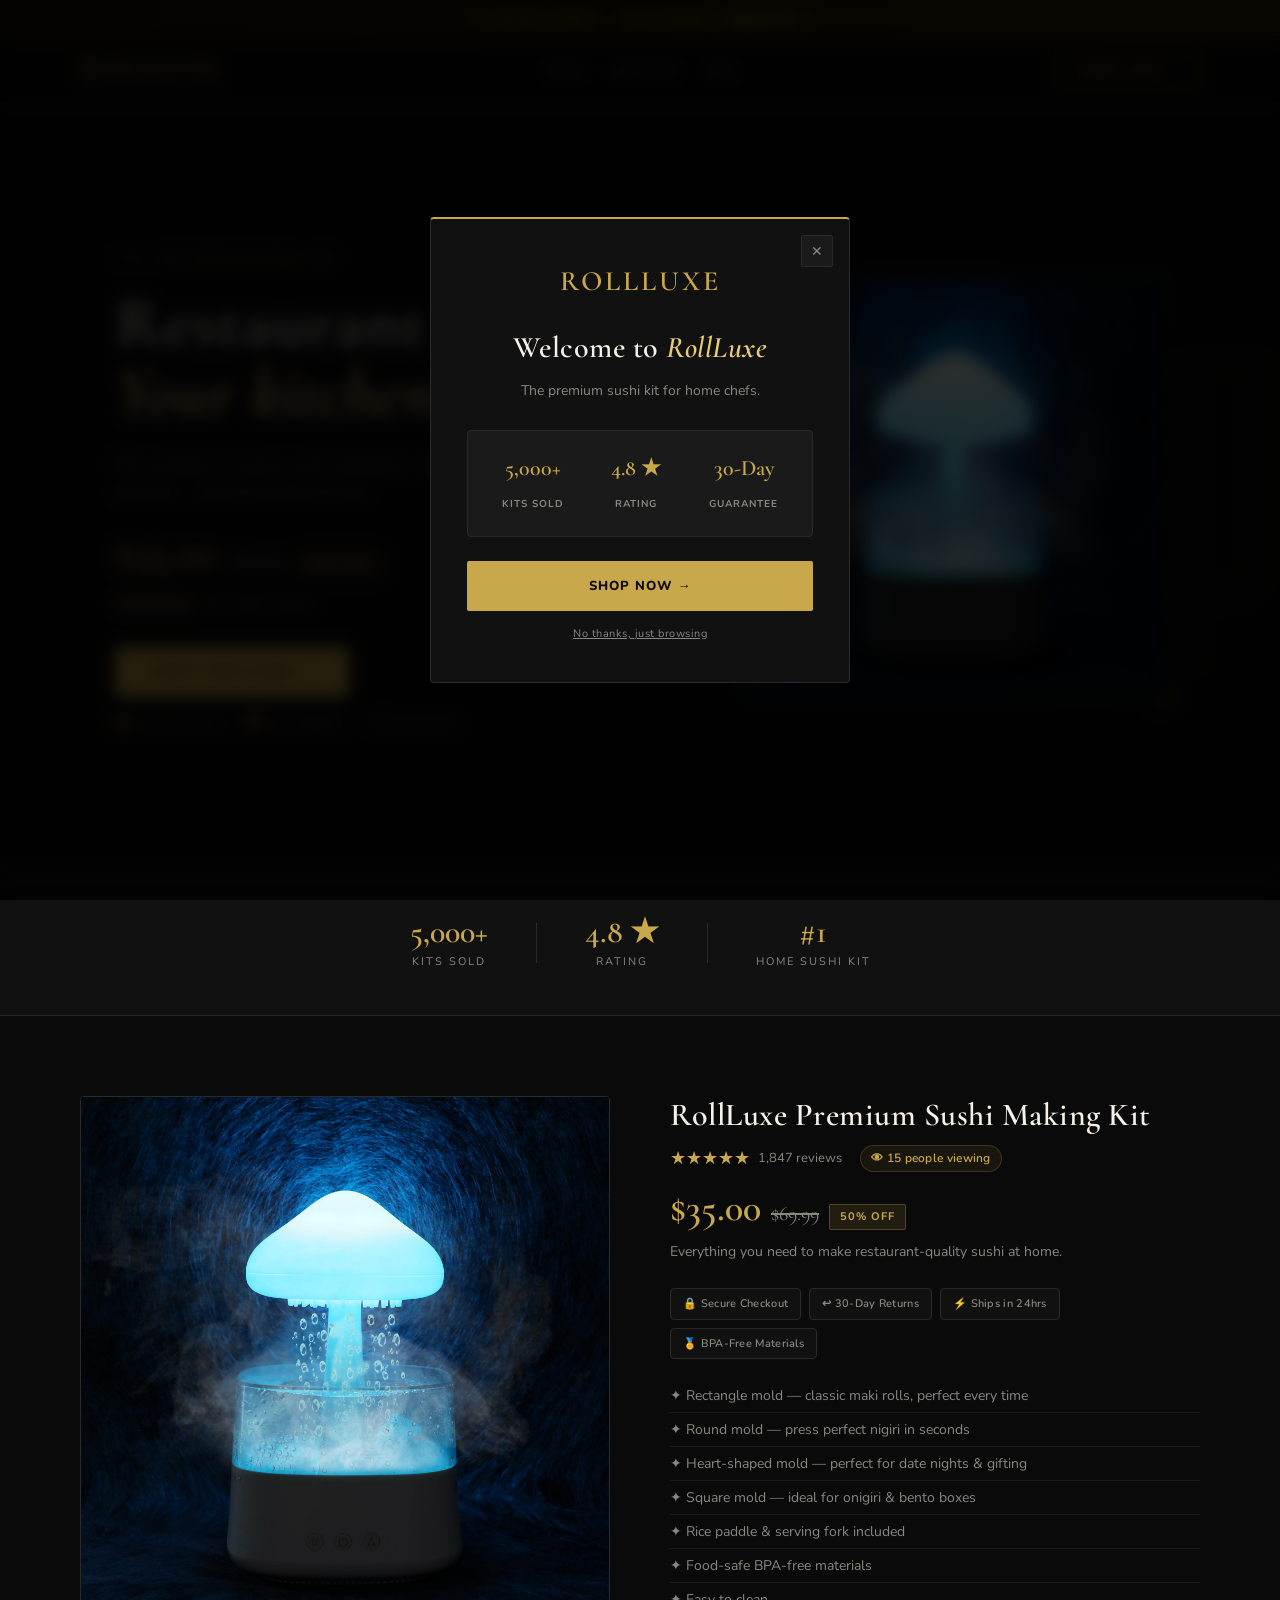
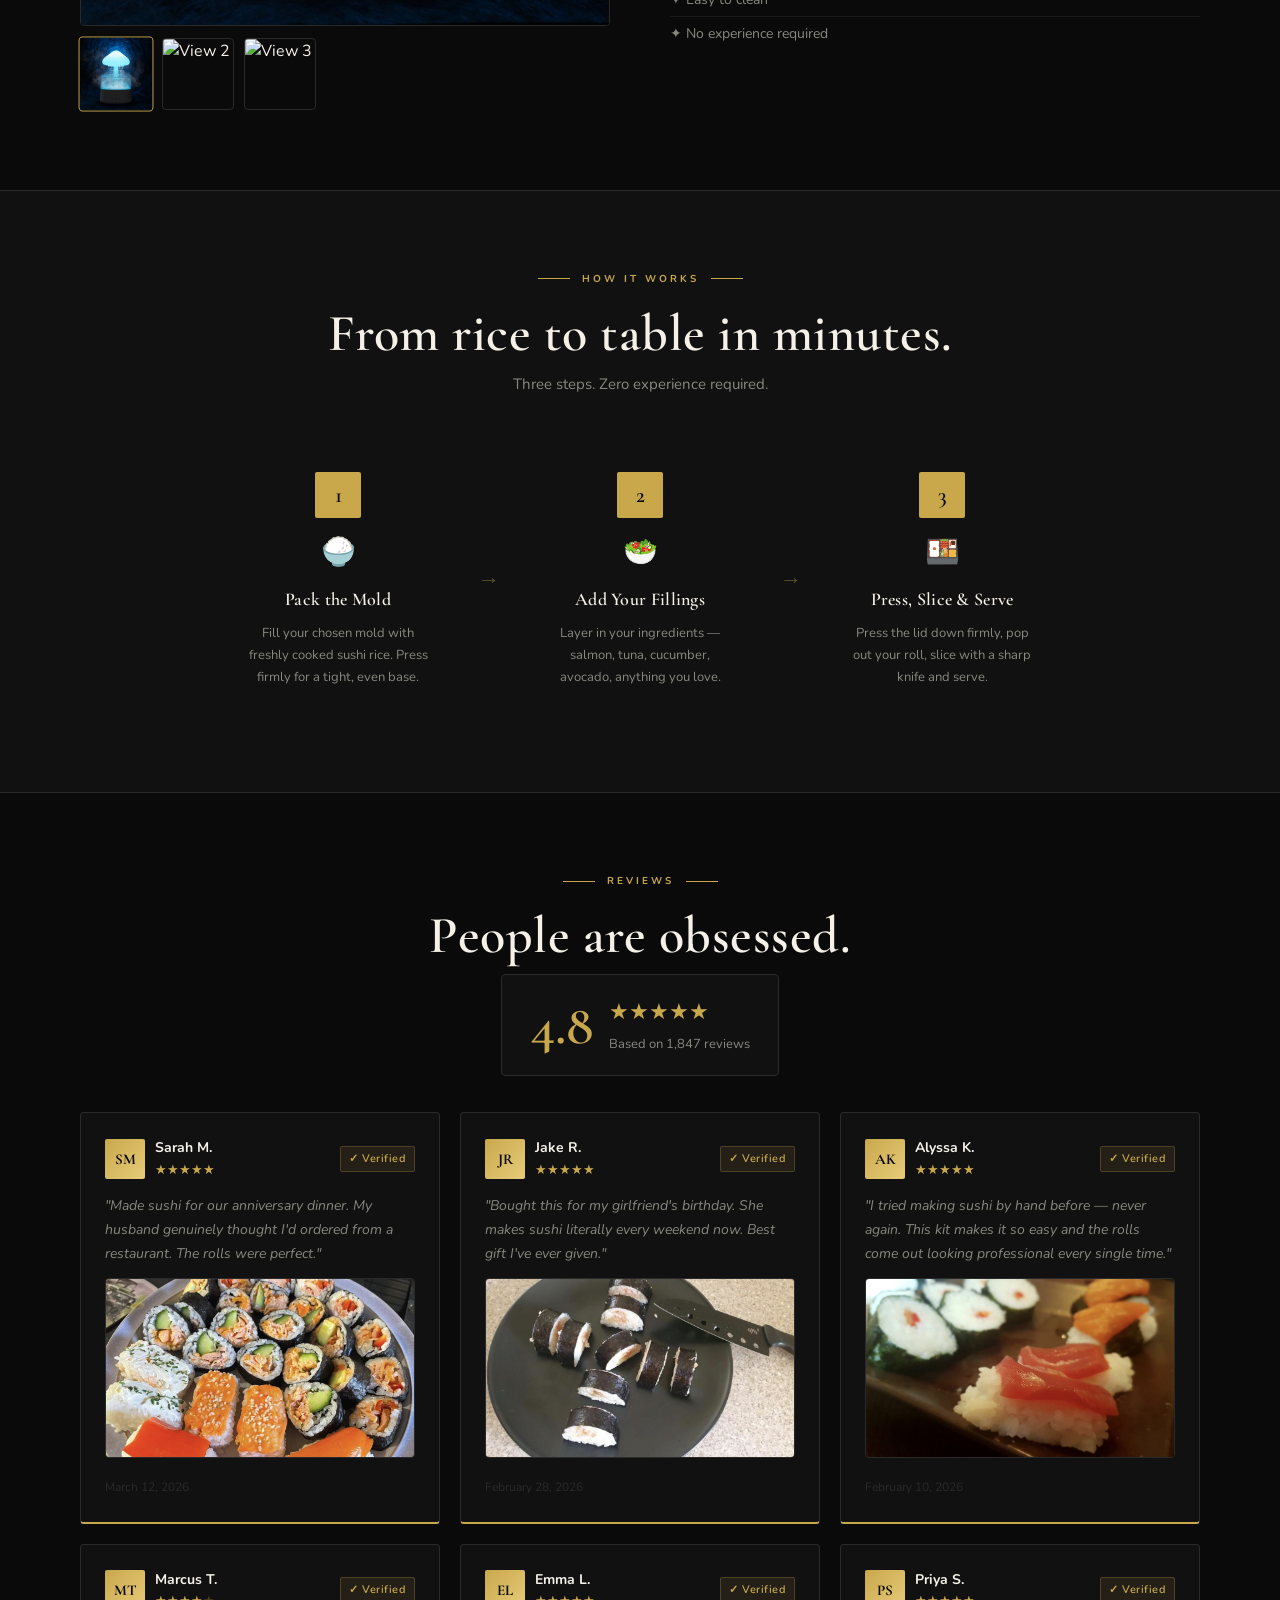
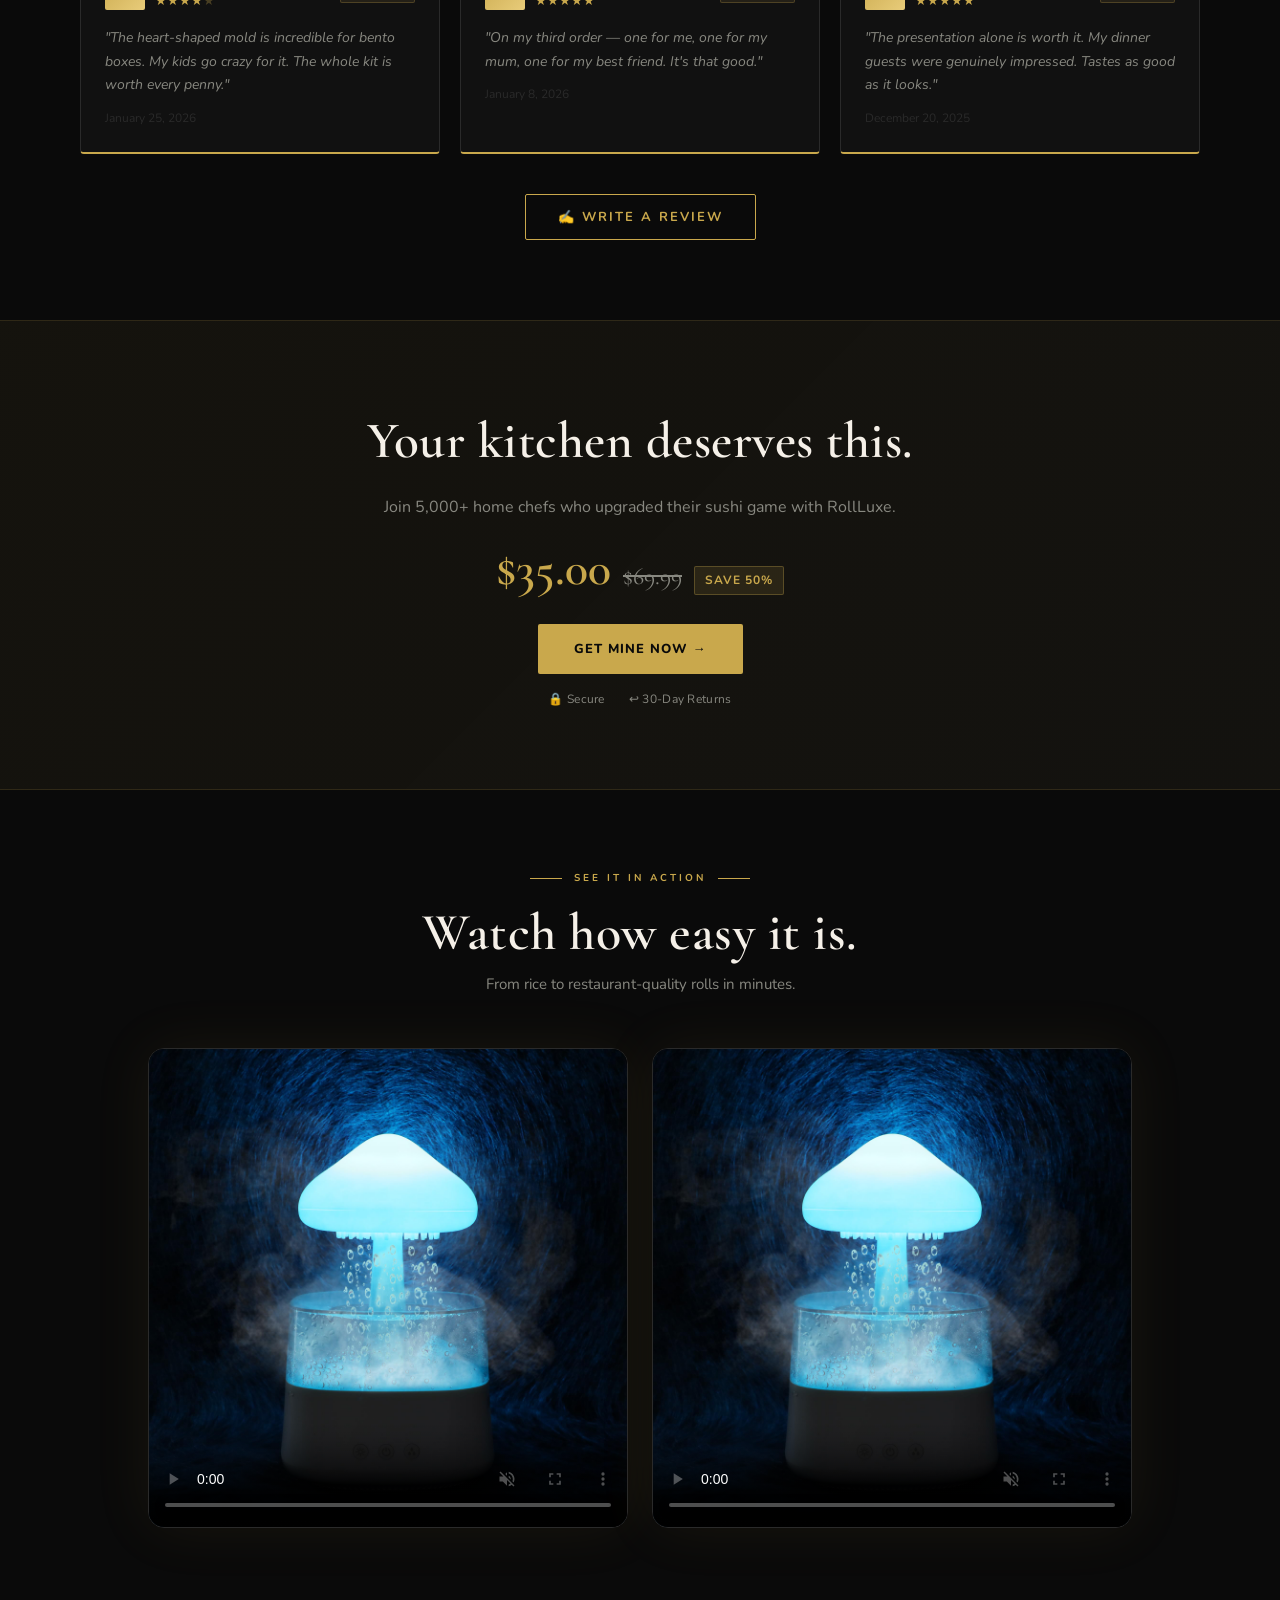
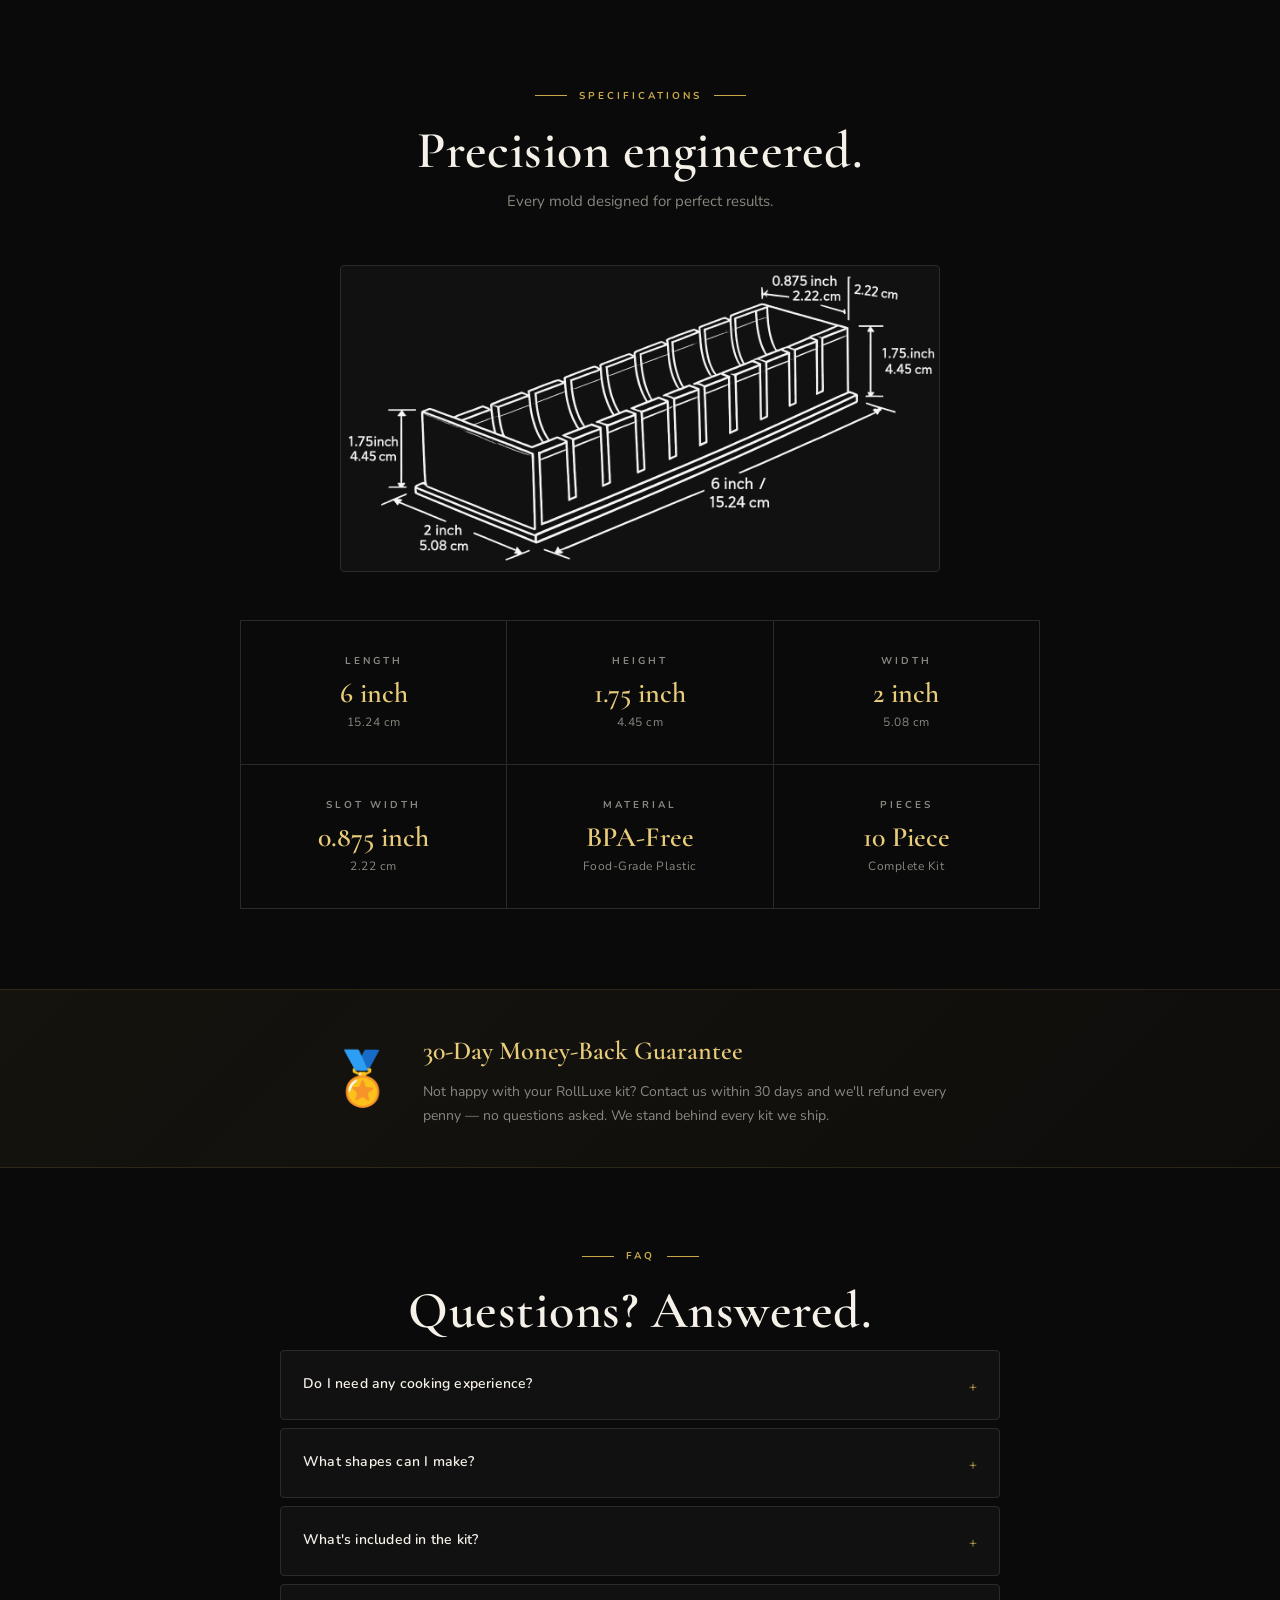
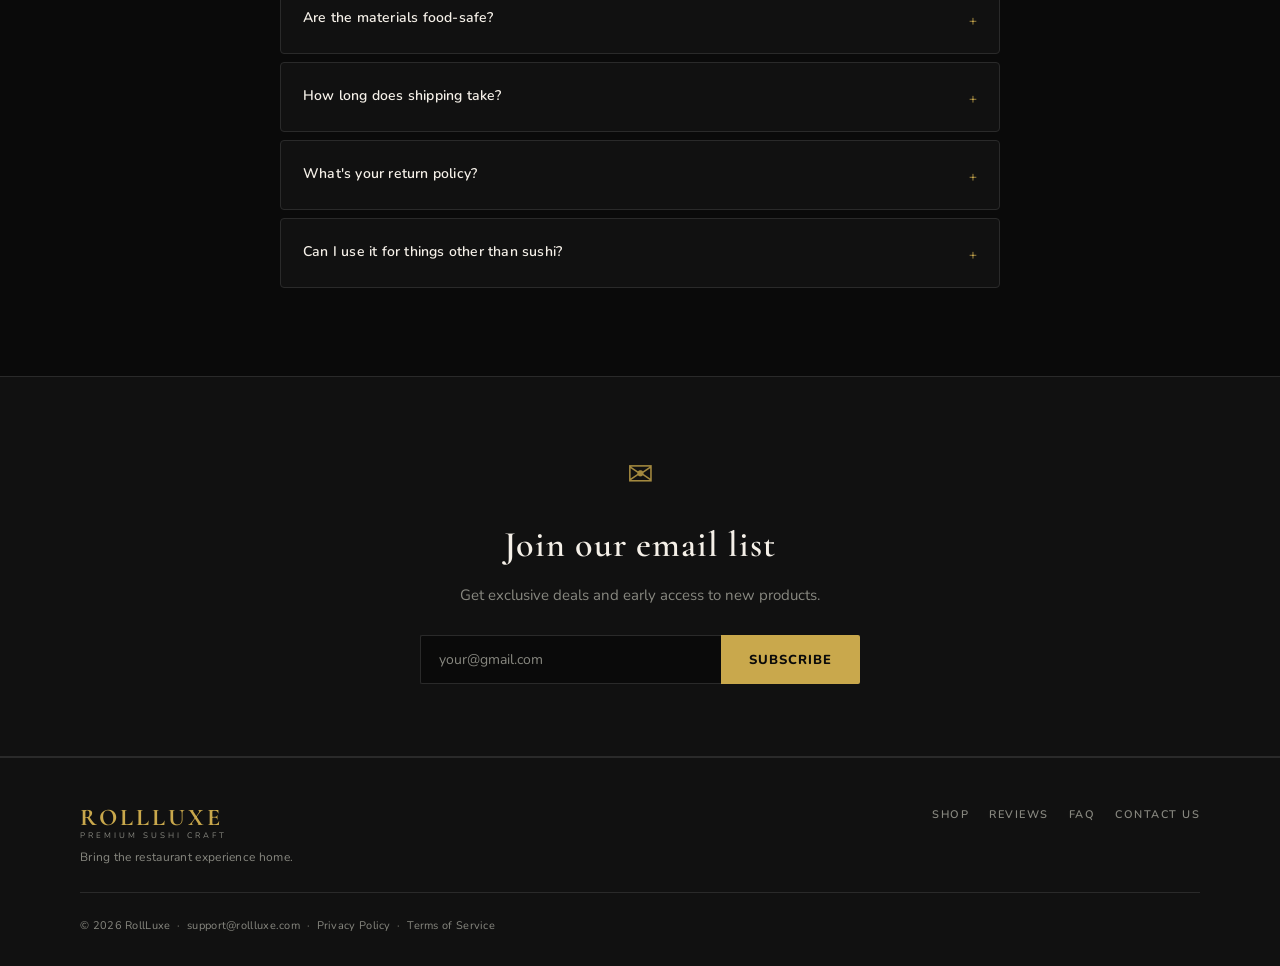
==== commit 12ae8b09: "update updat" ====
--- a/index.html
+++ b/index.html
@@ -407,8 +407,36 @@
         <div class="review-date">December 20, 2025</div>
       </div>
     </div>
-  </div>
-</section>
+    <div style="text-align:center;margin-top:40px">
+      <button class="btn btn-outline" onclick="openReviewModal()">✍ Write a Review</button>
+    </div>
+  </div>
+</section>
+
+<!-- ── REVIEW MODAL ── -->
+<div class="overlay" id="reviewOverlay" style="display:none" onclick="closeReviewOverlay(event)">
+  <div class="modal-box" style="max-width:480px">
+    <button class="modal-close" onclick="closeReviewModal()">✕</button>
+    <h3 class="modal-title" style="margin-bottom:4px">Share Your Experience</h3>
+    <p style="color:var(--muted);font-size:0.85rem;margin-bottom:20px;text-align:center">Your review helps others make the right choice.</p>
+    <form id="reviewForm" onsubmit="submitReview(event)">
+      <label class="form-label">Your Rating</label>
+      <div class="star-picker" id="starPicker">
+        <span class="star-pick" data-val="1">★</span>
+        <span class="star-pick" data-val="2">★</span>
+        <span class="star-pick" data-val="3">★</span>
+        <span class="star-pick" data-val="4">★</span>
+        <span class="star-pick" data-val="5">★</span>
+      </div>
+      <input type="hidden" id="reviewRating" value="0">
+      <label class="form-label" style="margin-top:14px">Your Name</label>
+      <input class="form-input" id="reviewName" type="text" placeholder="e.g. Jessica M." required>
+      <label class="form-label" style="margin-top:14px">Your Review</label>
+      <textarea class="form-input" id="reviewText" rows="4" placeholder="Tell us what you think..." required style="resize:vertical"></textarea>
+      <button type="submit" class="btn btn-hero" style="width:100%;margin-top:20px">Submit Review</button>
+    </form>
+  </div>
+</div>
 
 <section class="cta-banner">
   <div class="container cta-inner">
@@ -436,17 +464,31 @@
     </div>
     <h2 class="section-title">Watch how easy it is.</h2>
     <p class="section-sub">From rice to restaurant-quality rolls in minutes.</p>
-    <div class="video-wrap">
-      <video
-        src="video.mp4"
-        autoplay
-        muted
-        loop
-        playsinline
-        controls
-        poster="product1.jpg">
-        Your browser does not support the video tag.
-      </video>
+    <div class="video-row">
+      <div class="video-wrap">
+        <video
+          src="video.mp4"
+          autoplay
+          muted
+          loop
+          playsinline
+          controls
+          poster="product1.jpg">
+          Your browser does not support the video tag.
+        </video>
+      </div>
+      <div class="video-wrap">
+        <video
+          src="video2.mp4"
+          autoplay
+          muted
+          loop
+          playsinline
+          controls
+          poster="product1.jpg">
+          Your browser does not support the video tag.
+        </video>
+      </div>
     </div>
   </div>
 </section>
@@ -549,6 +591,20 @@
   </div>
 </section>
 
+<!-- ── EMAIL SIGNUP ── -->
+<section class="email-signup-section">
+  <div class="container email-signup-inner">
+    <div class="email-signup-icon">✉</div>
+    <h2 class="email-signup-title">Join our email list</h2>
+    <p class="email-signup-sub">Get exclusive deals and early access to new products.</p>
+    <form class="email-signup-form" onsubmit="submitEmailSignup(event)">
+      <input class="email-signup-input" type="email" placeholder="your@gmail.com" required>
+      <button class="btn btn-hero email-signup-btn" type="submit">Subscribe</button>
+    </form>
+    <p class="email-signup-note" id="emailSignupNote" style="display:none">✓ You're in! Thanks for joining.</p>
+  </div>
+</section>
+
 <footer class="footer">
   <div class="container footer-inner">
     <div class="footer-brand">
--- a/style.css
+++ b/style.css
@@ -157,6 +157,21 @@
   box-shadow: 0 8px 32px rgba(201, 168, 76, 0.25);
 }
 
+.btn-outline {
+  background: transparent;
+  border: 1px solid var(--gold);
+  color: var(--gold);
+  padding: 13px 32px;
+  font-size: 13px;
+  letter-spacing: 2px;
+  font-weight: 700;
+  text-transform: uppercase;
+  cursor: pointer;
+  border-radius: 2px;
+  transition: background 0.2s, color 0.2s;
+}
+.btn-outline:hover { background: var(--gold); color: #0a0a0a; }
+
 .btn-buy {
   background: var(--gold);
   color: #0a0a0a;
@@ -772,6 +787,22 @@
 }
 .review-date { font-size: 12px; color: var(--border); }
 
+/* ── STAR PICKER ── */
+.star-picker {
+  display: flex;
+  gap: 6px;
+  margin-top: 6px;
+}
+.star-pick {
+  font-size: 28px;
+  color: var(--border);
+  cursor: pointer;
+  transition: color 0.15s, transform 0.1s;
+  line-height: 1;
+}
+.star-pick:hover,
+.star-pick.active { color: var(--gold); transform: scale(1.15); }
+
 /* ── CTA BANNER ── */
 .cta-banner {
   background: linear-gradient(135deg, rgba(201, 168, 76, 0.06), rgba(232, 204, 122, 0.04));
@@ -890,6 +921,85 @@
 }
 
 .faq-item a { color: var(--gold); }
+
+/* ── EMAIL SIGNUP ── */
+.email-signup-section {
+  background: var(--surface);
+  border-top: 1px solid var(--border);
+  border-bottom: 1px solid var(--border);
+  padding: 72px 0;
+  text-align: center;
+}
+
+.email-signup-inner {
+  max-width: 560px;
+}
+
+.email-signup-icon {
+  font-size: 32px;
+  color: var(--gold);
+  margin-bottom: 16px;
+  opacity: 0.8;
+}
+
+.email-signup-title {
+  font-family: 'Cormorant Garamond', serif;
+  font-size: 36px;
+  font-weight: 600;
+  color: var(--text);
+  margin-bottom: 10px;
+  letter-spacing: 1px;
+}
+
+.email-signup-sub {
+  color: var(--muted);
+  font-size: 15px;
+  margin-bottom: 28px;
+}
+
+.email-signup-form {
+  display: flex;
+  gap: 0;
+  max-width: 440px;
+  margin: 0 auto;
+}
+
+.email-signup-input {
+  flex: 1;
+  background: var(--bg);
+  border: 1px solid var(--border);
+  border-right: none;
+  color: var(--text);
+  padding: 14px 18px;
+  font-size: 14px;
+  font-family: inherit;
+  border-radius: 2px 0 0 2px;
+  outline: none;
+  transition: border-color 0.2s;
+}
+
+.email-signup-input:focus { border-color: var(--gold); }
+.email-signup-input::placeholder { color: var(--muted); }
+
+.email-signup-btn {
+  border-radius: 0 2px 2px 0;
+  padding: 14px 28px;
+  white-space: nowrap;
+}
+
+.email-signup-note {
+  margin-top: 16px;
+  color: var(--gold);
+  font-size: 14px;
+  font-weight: 600;
+}
+
+@media (max-width: 580px) {
+  .email-signup-form { flex-direction: column; }
+  .email-signup-input { border-right: 1px solid var(--border); border-bottom: none; border-radius: 2px 2px 0 0; }
+  .email-signup-btn { border-radius: 0 0 2px 2px; width: 100%; }
+  .email-signup-title { font-size: 28px; }
+}
 
 /* ── FOOTER ── */
 .footer {
@@ -1577,9 +1687,15 @@
 /* ── VIDEO SECTION ── */
 .video-section { padding: 80px 0; }
 
+.video-row {
+  display: flex;
+  gap: 24px;
+  justify-content: center;
+}
+
 .video-wrap {
+  flex: 1;
   max-width: 480px;
-  margin: 0 auto;
   border-radius: 16px;
   overflow: hidden;
   border: 1px solid var(--border);
@@ -1593,7 +1709,14 @@
   background: var(--surface);
 }
 
+@media (max-width: 900px) {
+  .video-section { padding: 48px 0; }
+  .video-row { flex-direction: column; align-items: center; }
+  .video-wrap { max-width: 100%; }
+}
+
 @media (max-width: 580px) {
+  .video-section { padding: 36px 0; }
   .video-wrap { border-radius: 8px; }
 }
 
@@ -1659,8 +1782,17 @@
   letter-spacing: 0.5px;
 }
 
+@media (max-width: 900px) {
+  .specs-section { padding: 48px 0; }
+  .specs-img-wrap { max-width: 100%; margin-bottom: 32px; }
+}
+
 @media (max-width: 580px) {
+  .specs-section { padding: 36px 0; }
   .specs-grid { grid-template-columns: repeat(2, 1fr); }
+  .spec-card { padding: 20px 12px; }
+  .spec-value { font-size: 22px; }
+  .spec-label { font-size: 9px; letter-spacing: 2px; }
 }
 
 /* ── GUARANTEE SECTION ── */
@@ -1698,13 +1830,17 @@
   line-height: 1.7;
 }
 
+@media (max-width: 900px) {
+  .mobile-menu-btn { display: flex; }
+  .guarantee-section { padding: 32px 0; }
+}
+
 @media (max-width: 580px) {
   .mobile-menu-btn { display: flex; }
   .guarantee-inner { flex-direction: column; text-align: center; gap: 16px; }
   .guarantee-text h3 { font-size: 20px; }
+  .guarantee-icon { font-size: 40px; }
   .viewing-now { display: none; }
-}
-
-@media (max-width: 900px) {
-  .mobile-menu-btn { display: flex; }
-}
+  .review-photo { height: 140px; }
+  .specs-img-wrap { margin-bottom: 24px; }
+}
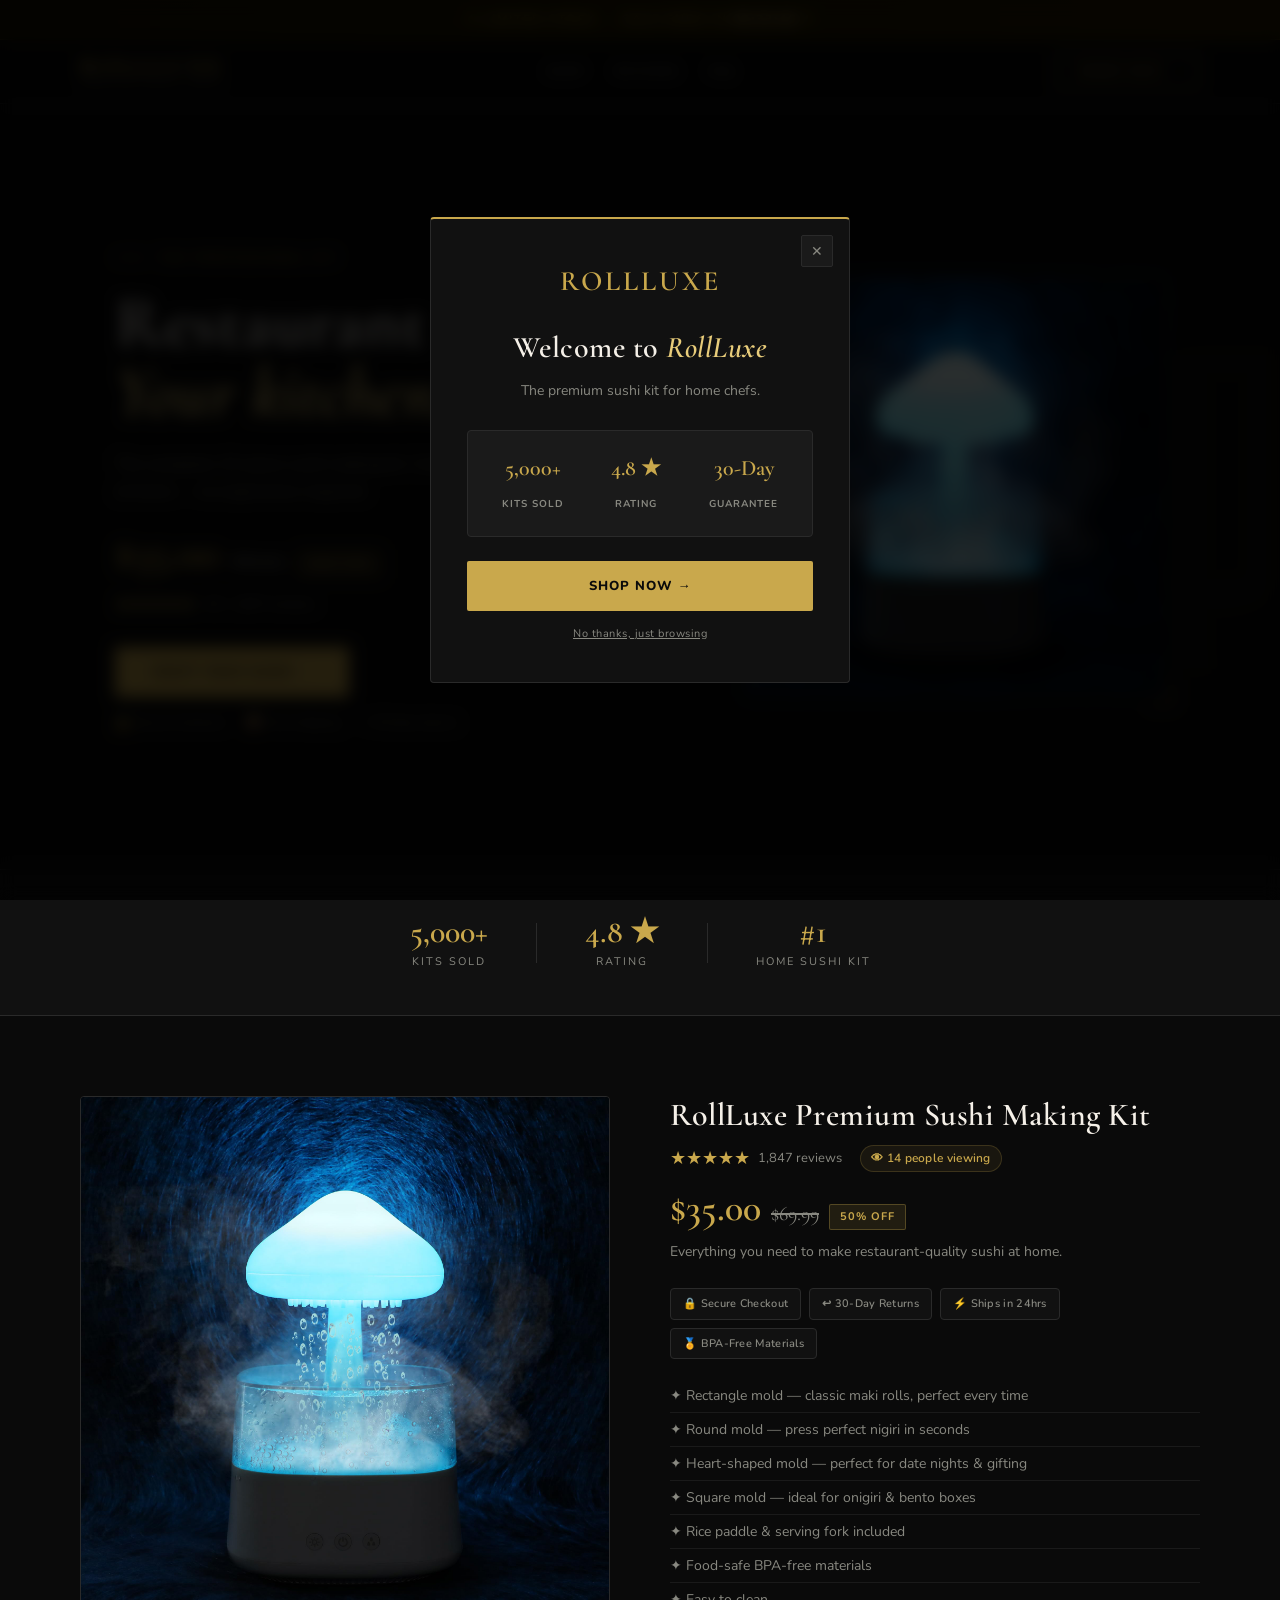
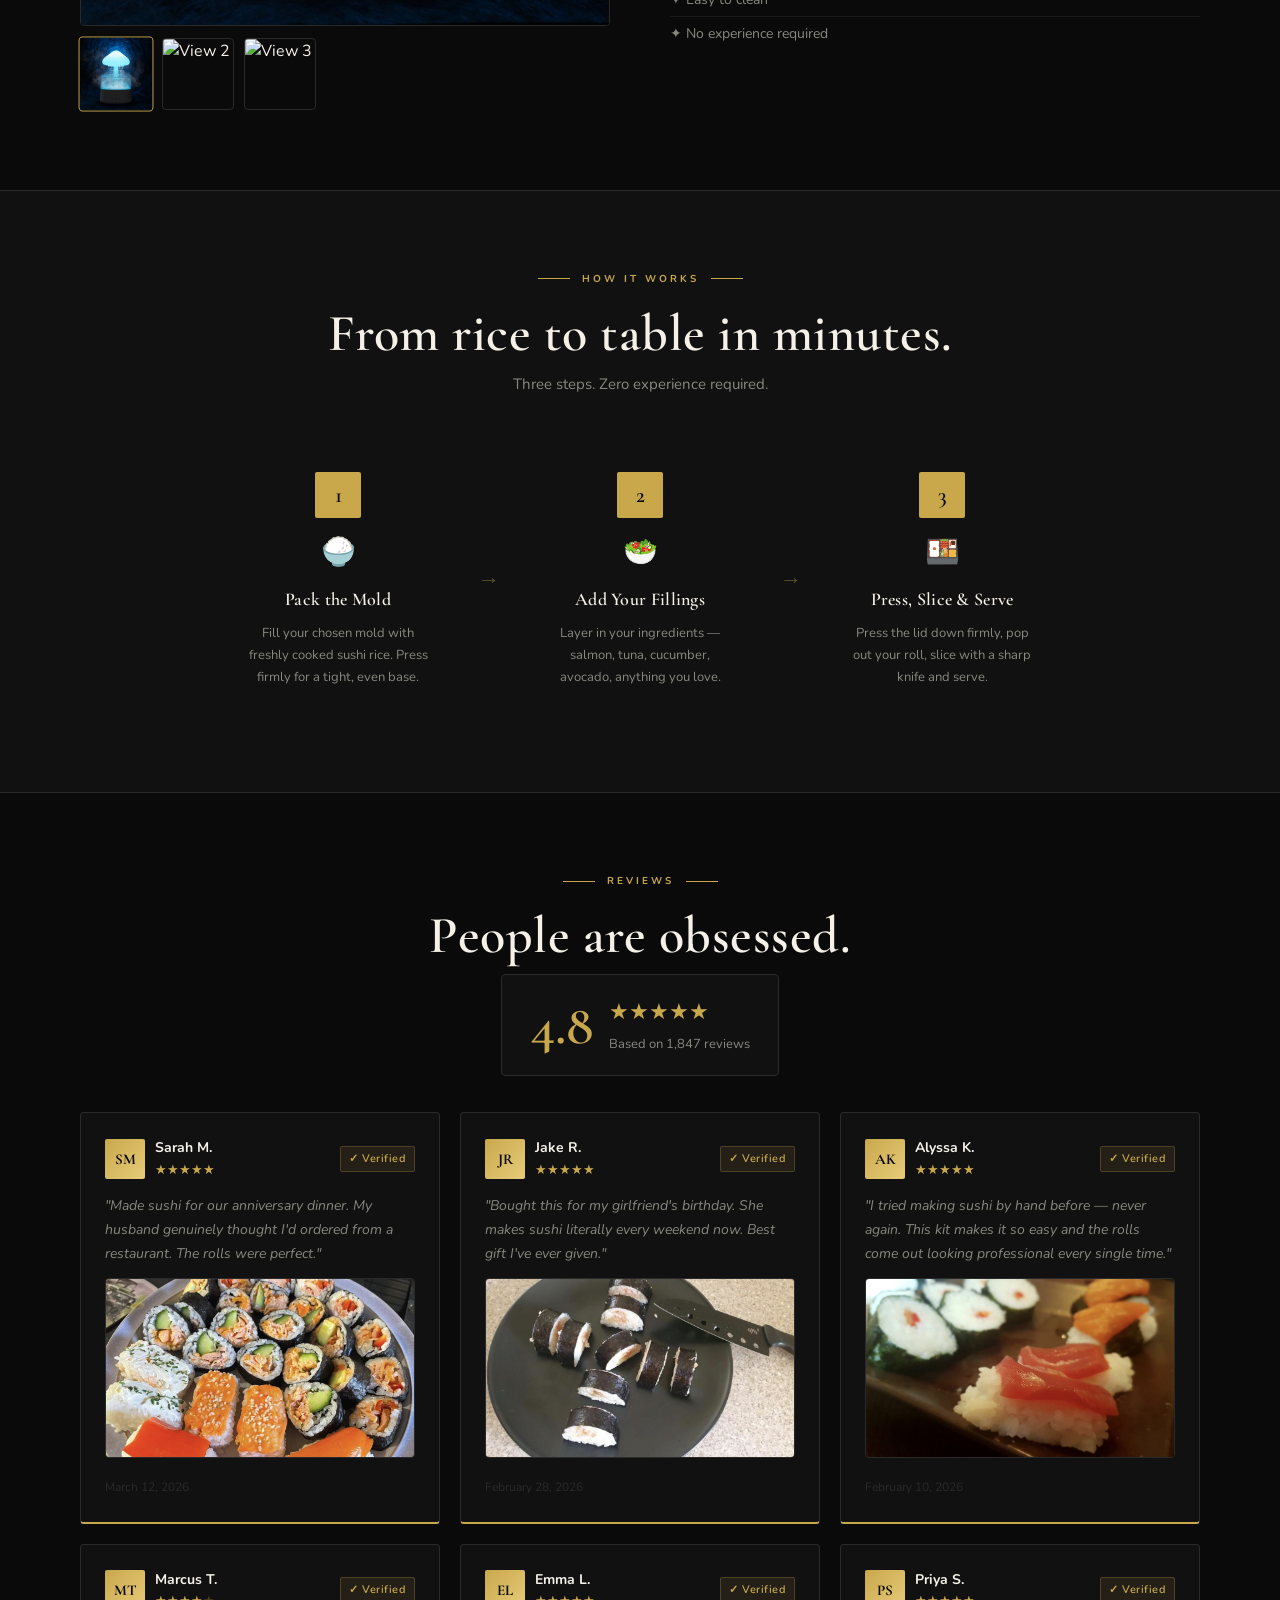
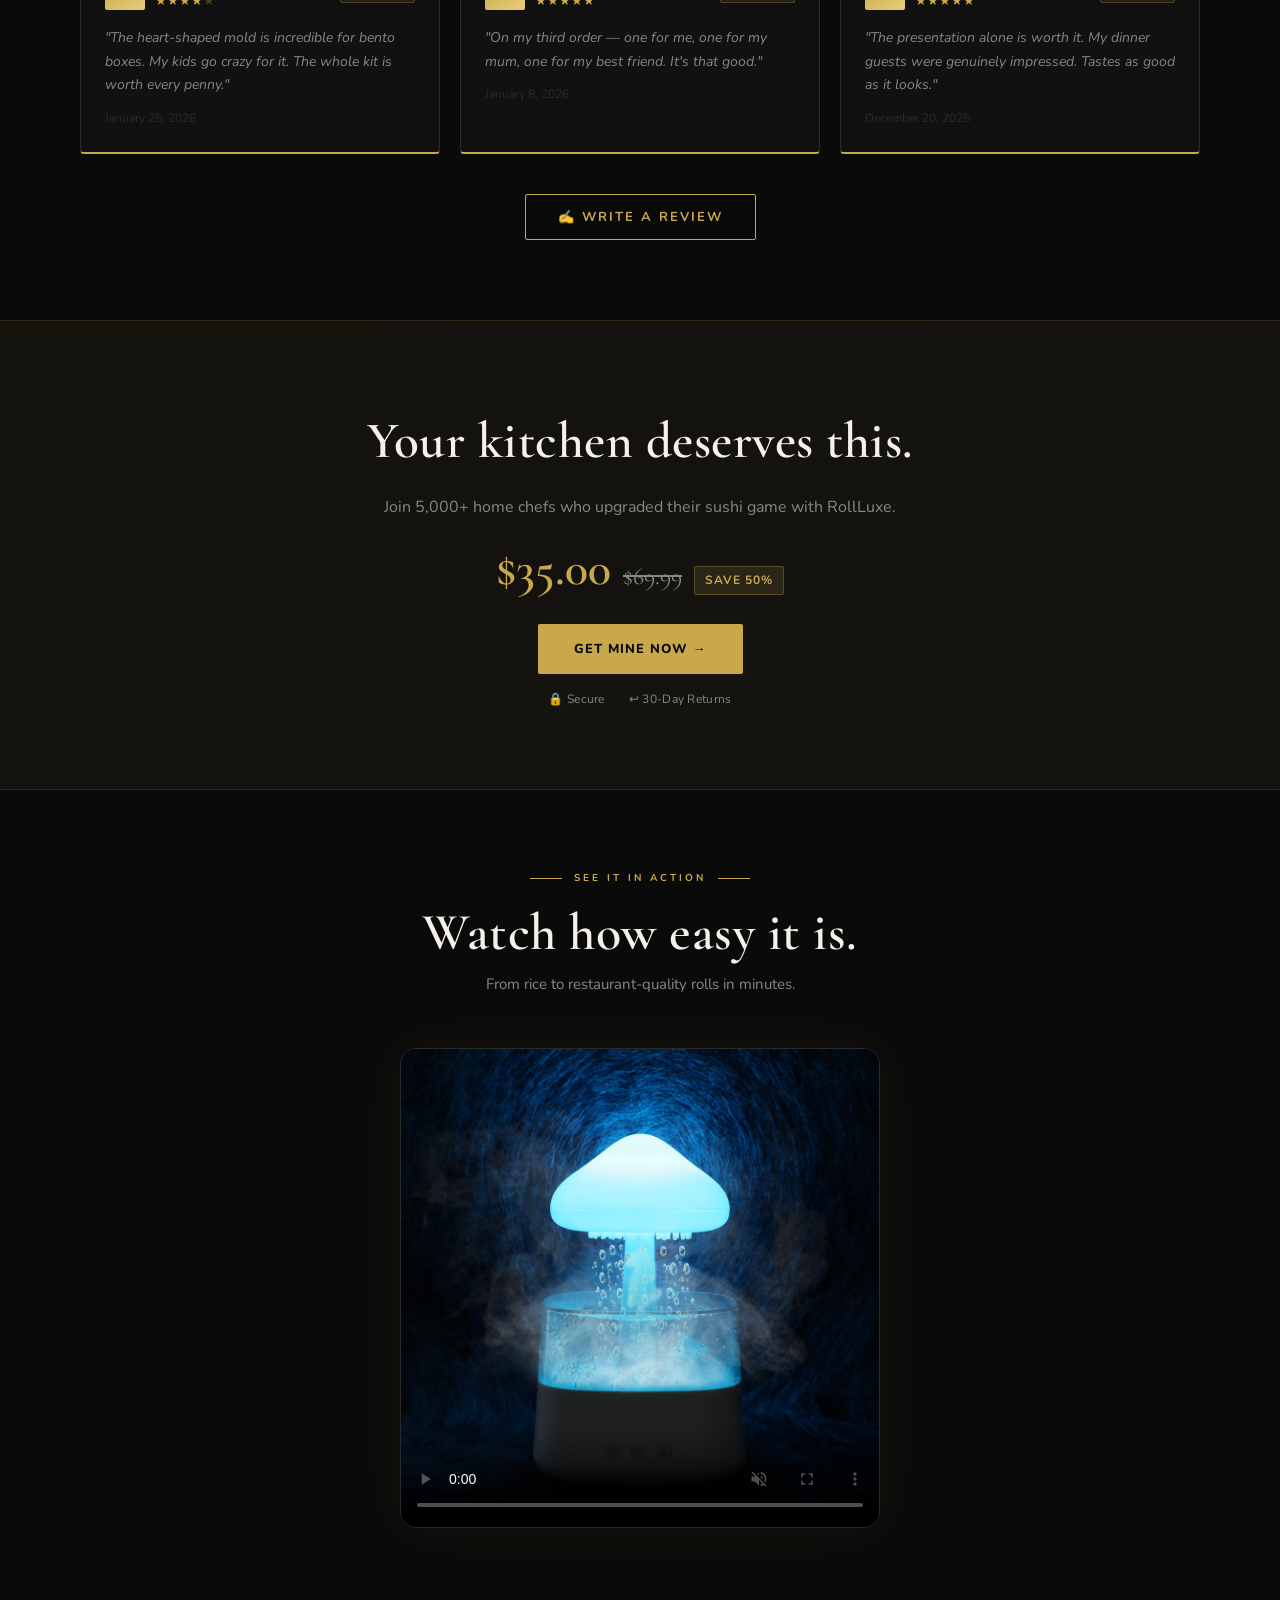
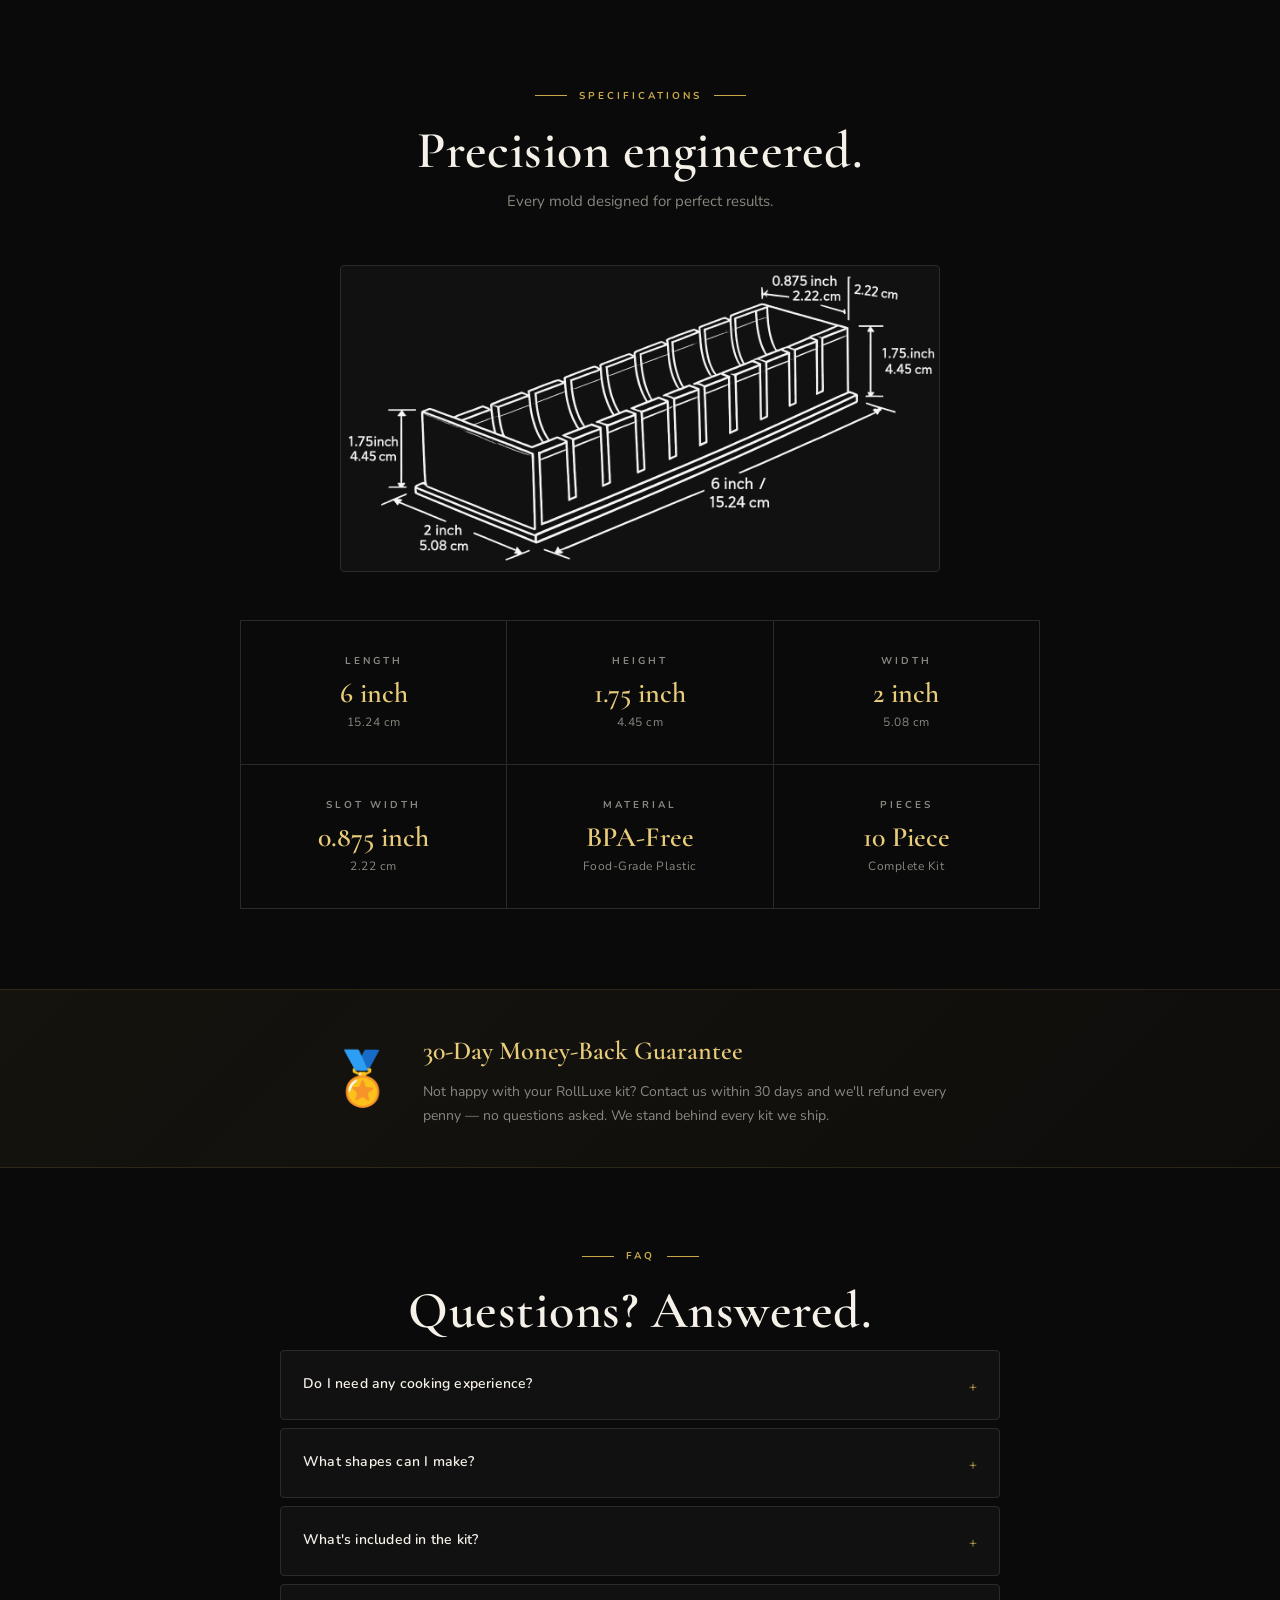
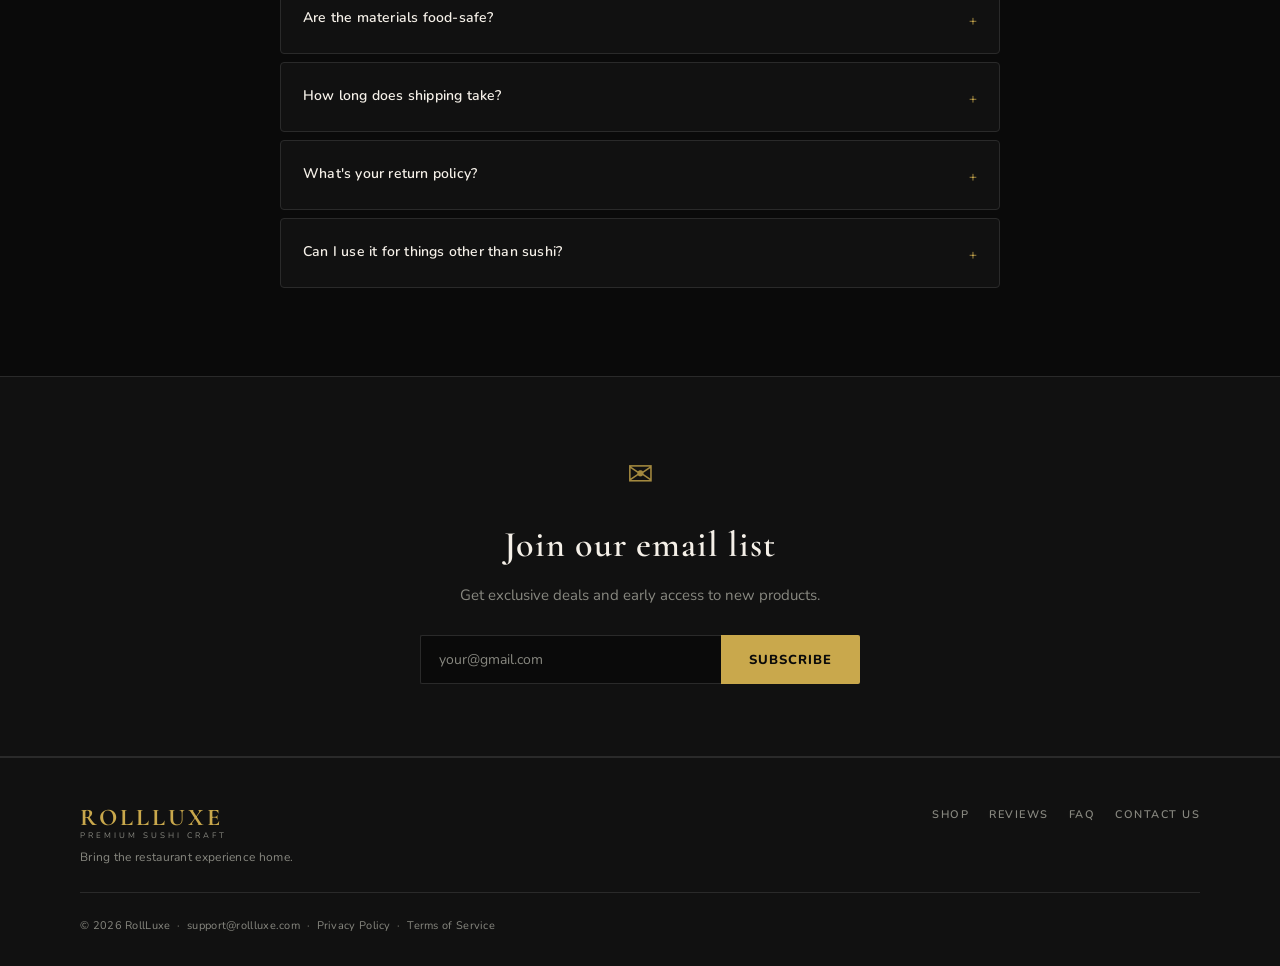
==== commit 705f34b3: "Remove broken video from video section" ====
--- a/index.html
+++ b/index.html
@@ -477,18 +477,6 @@
           Your browser does not support the video tag.
         </video>
       </div>
-      <div class="video-wrap">
-        <video
-          src="video2.mp4"
-          autoplay
-          muted
-          loop
-          playsinline
-          controls
-          poster="product1.jpg">
-          Your browser does not support the video tag.
-        </video>
-      </div>
     </div>
   </div>
 </section>
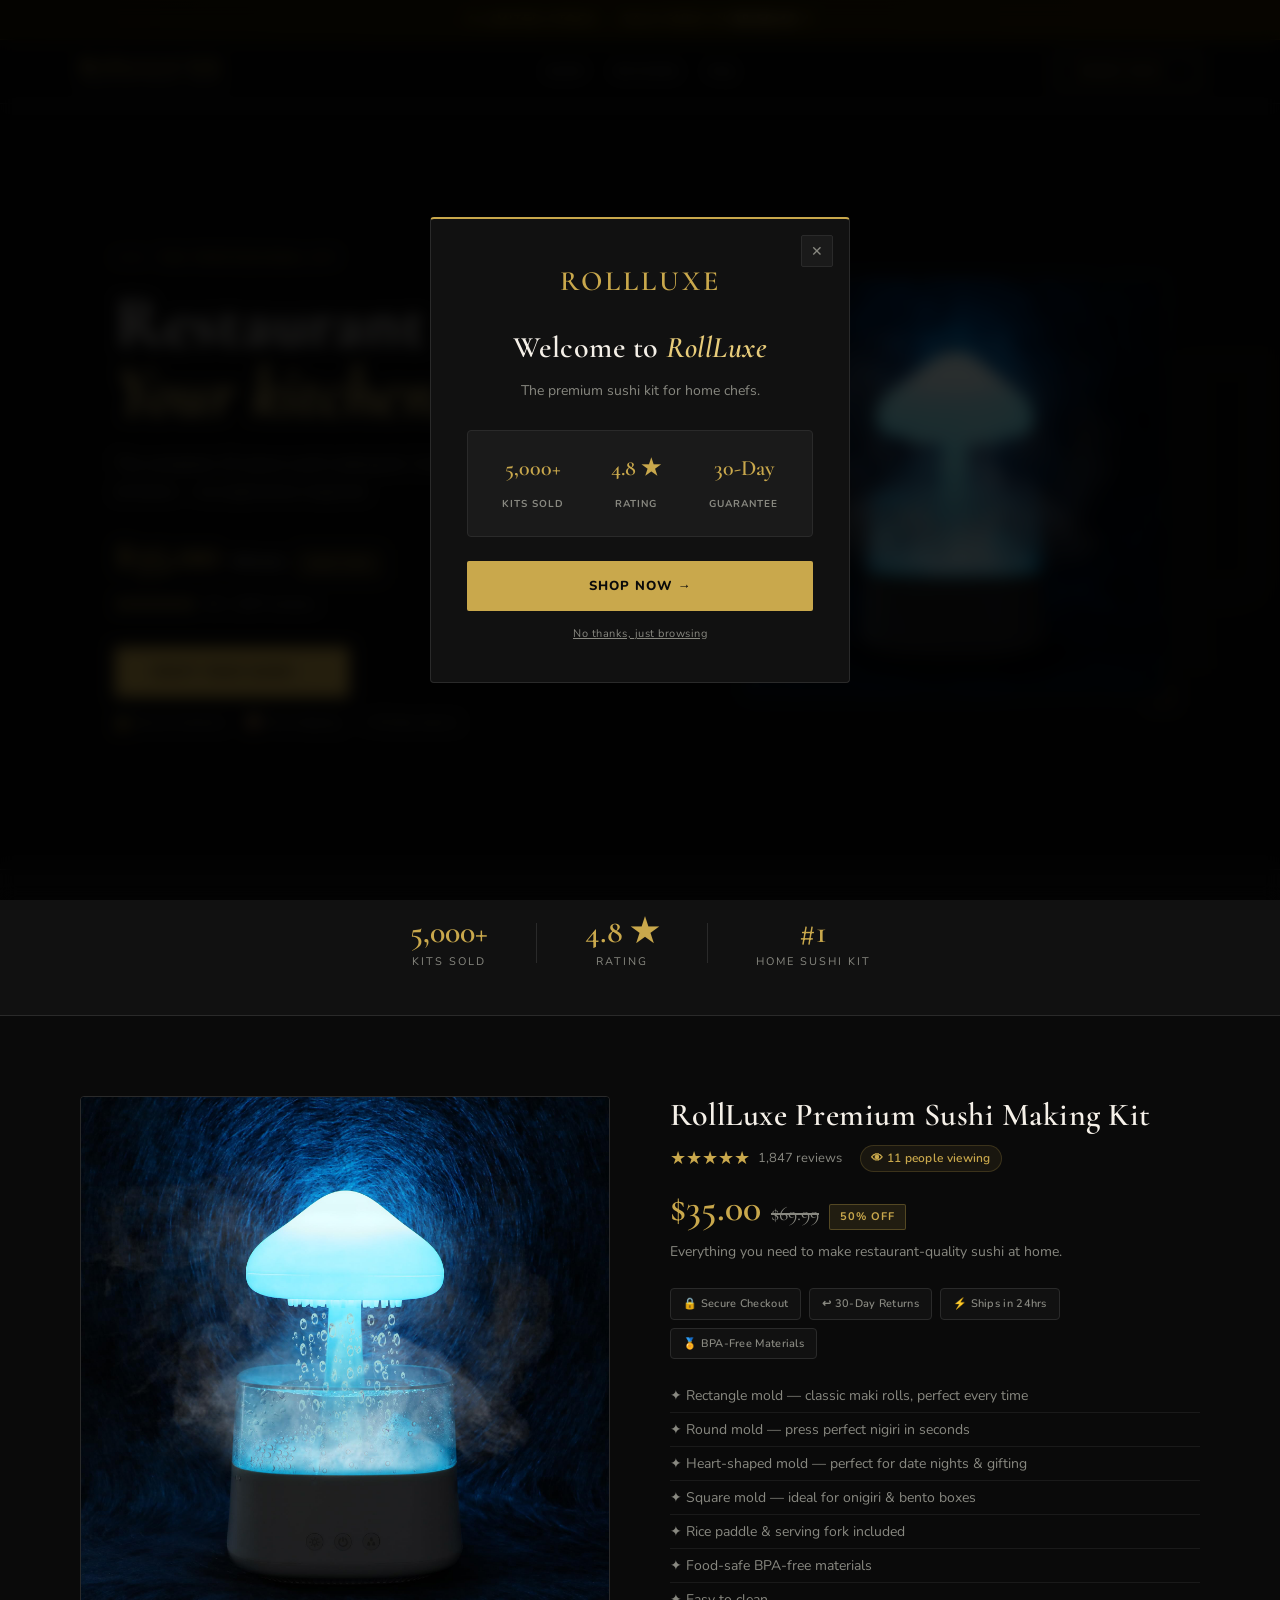
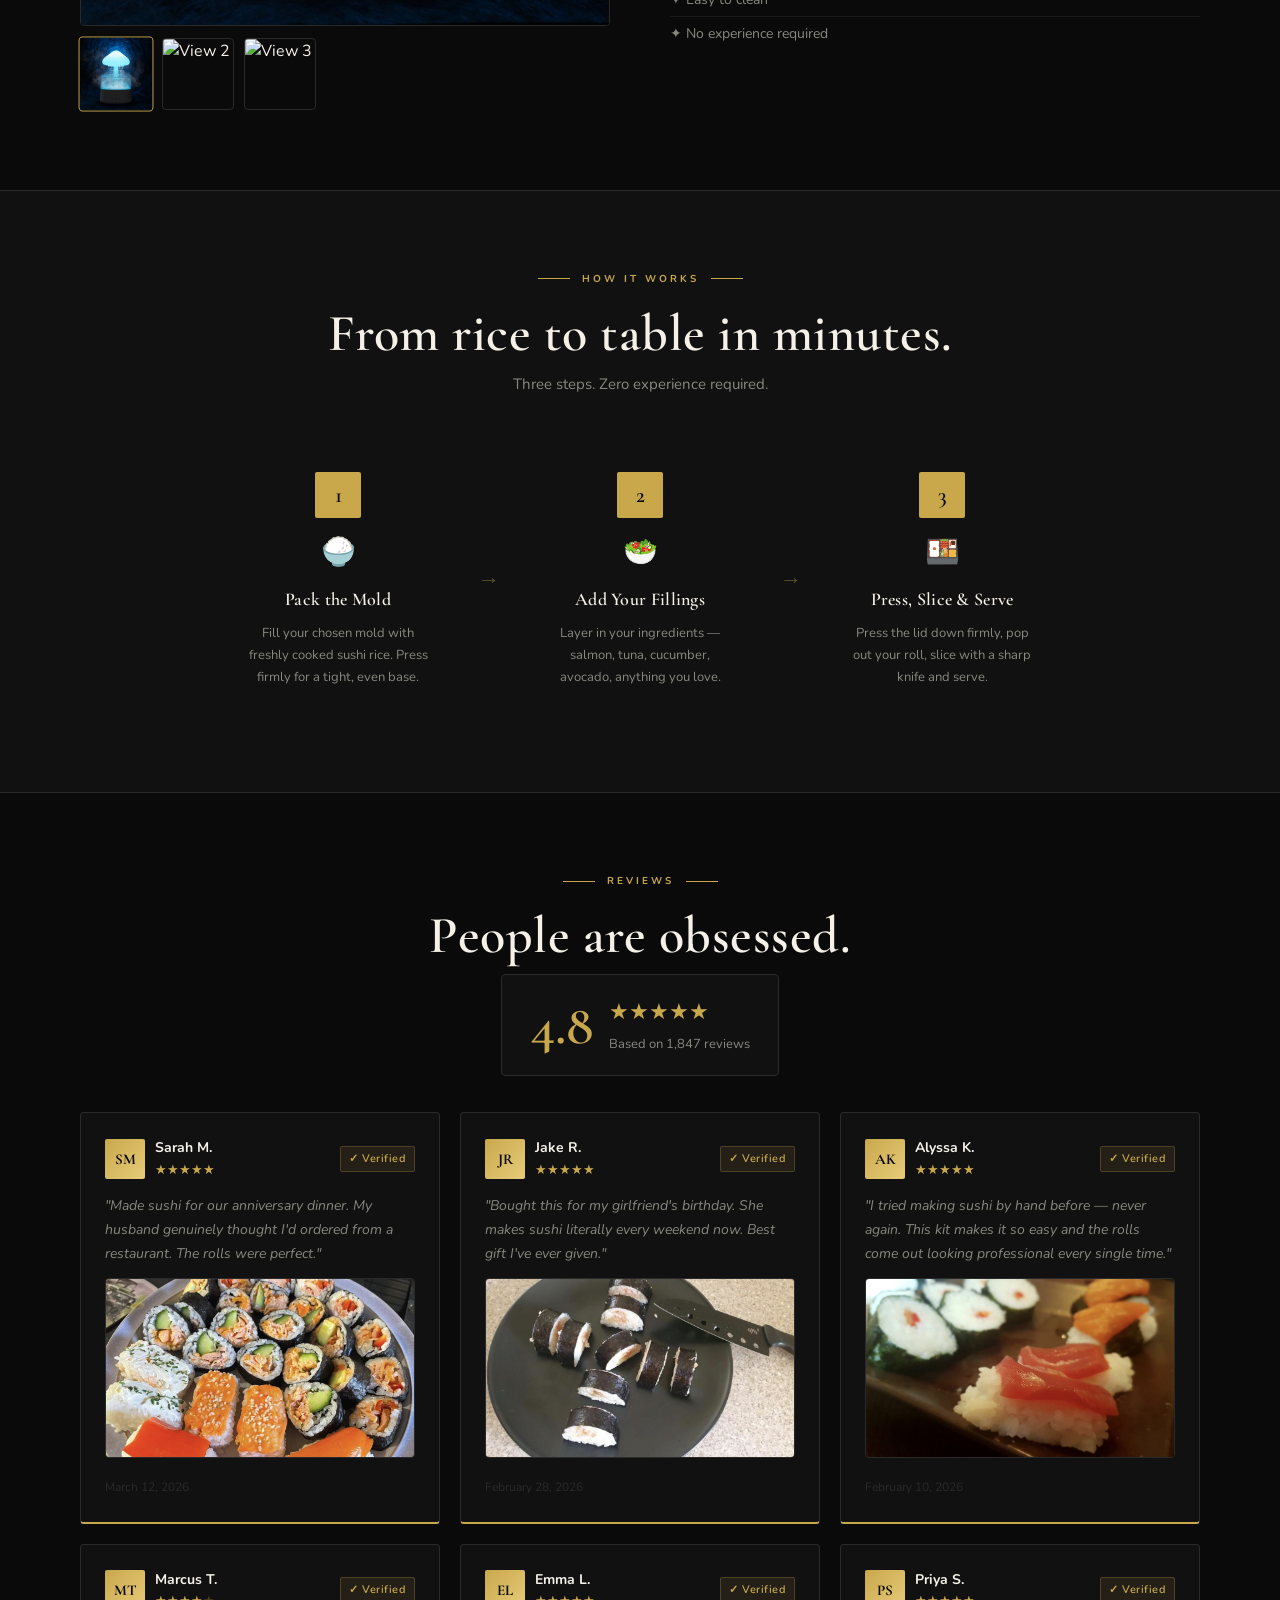
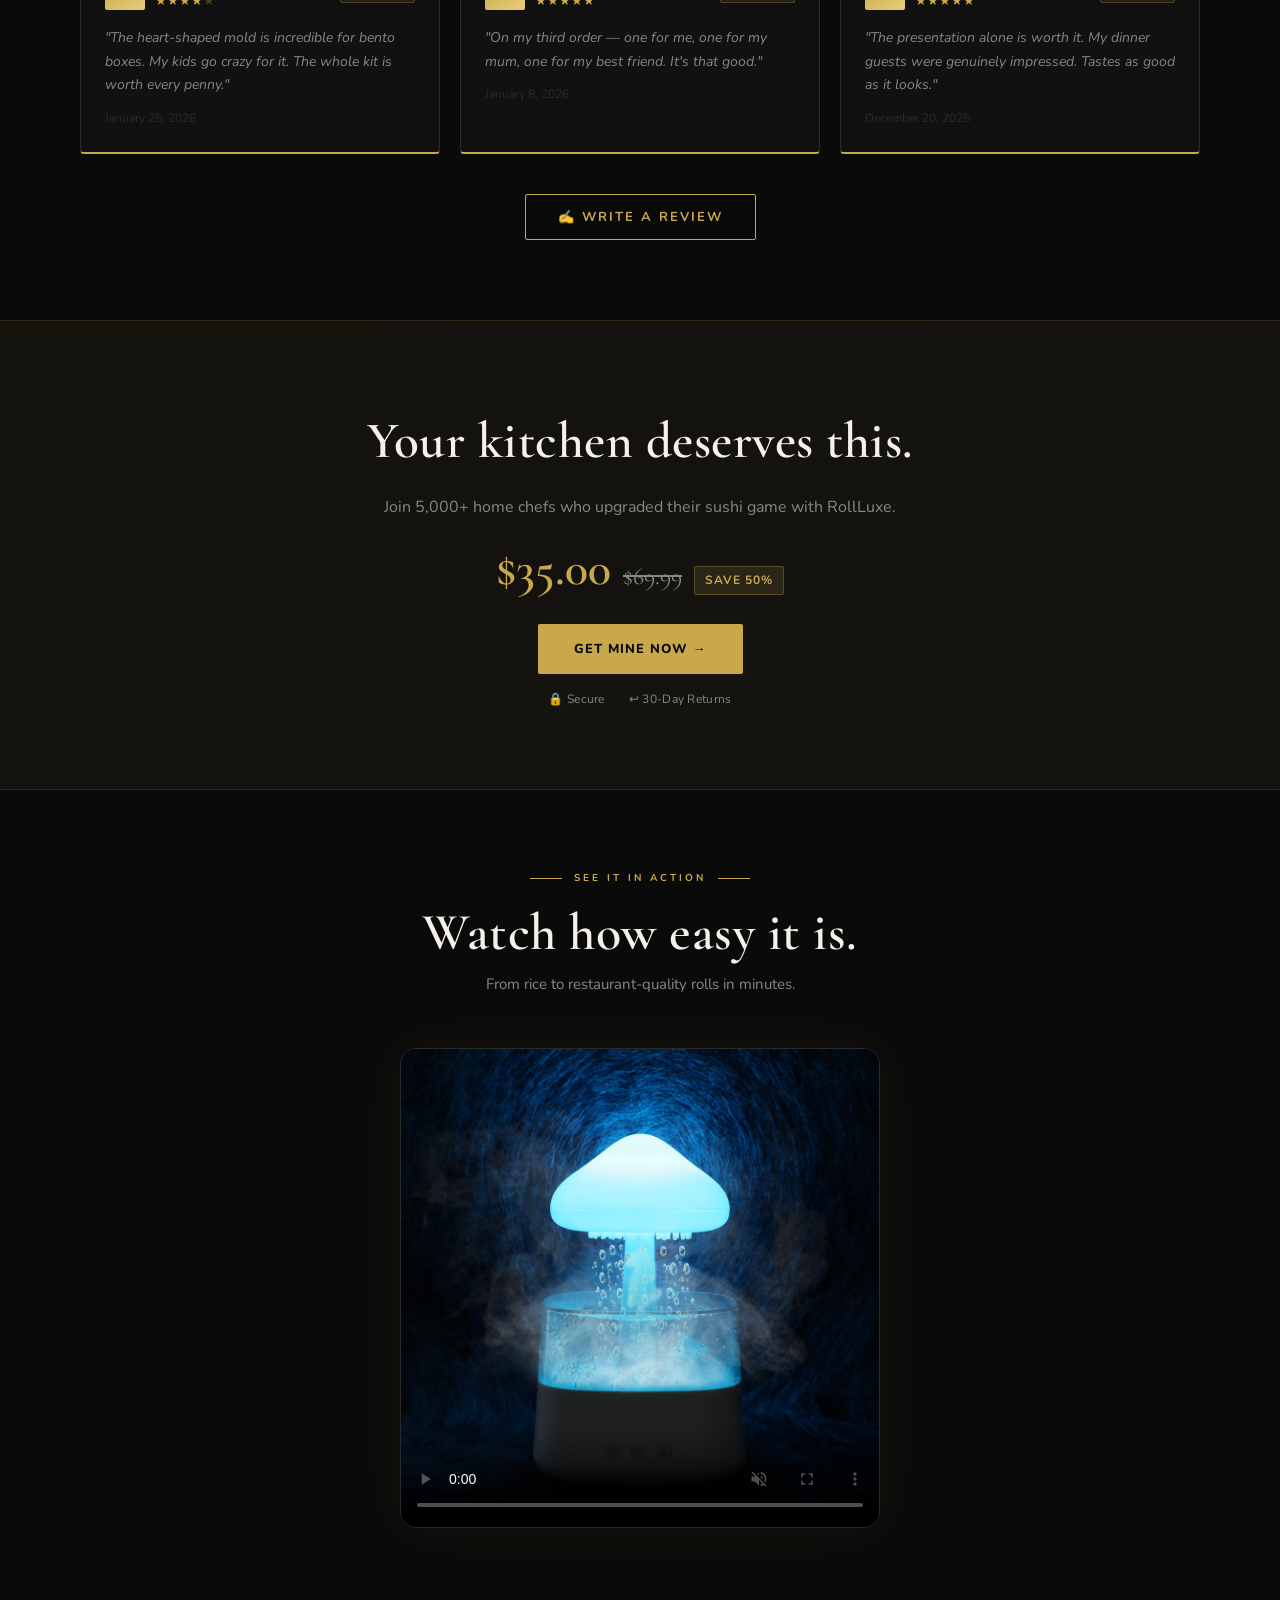
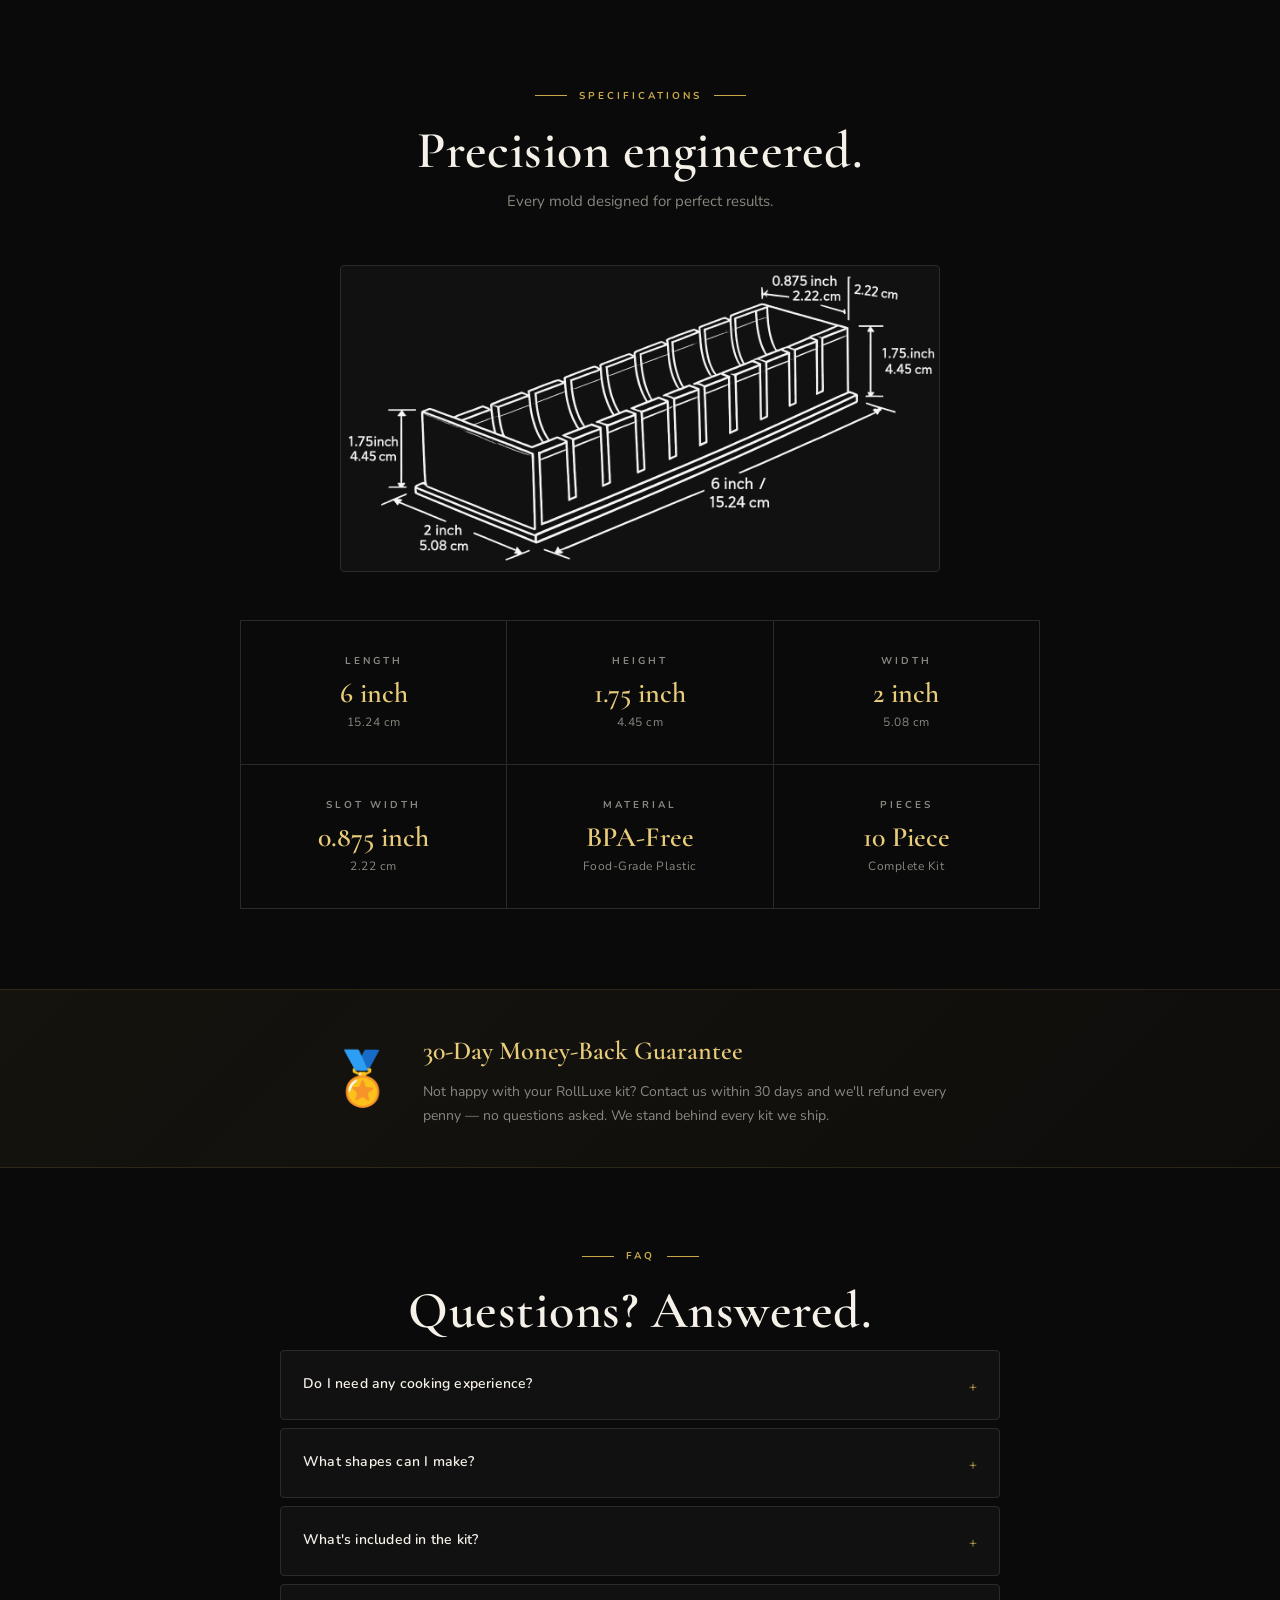
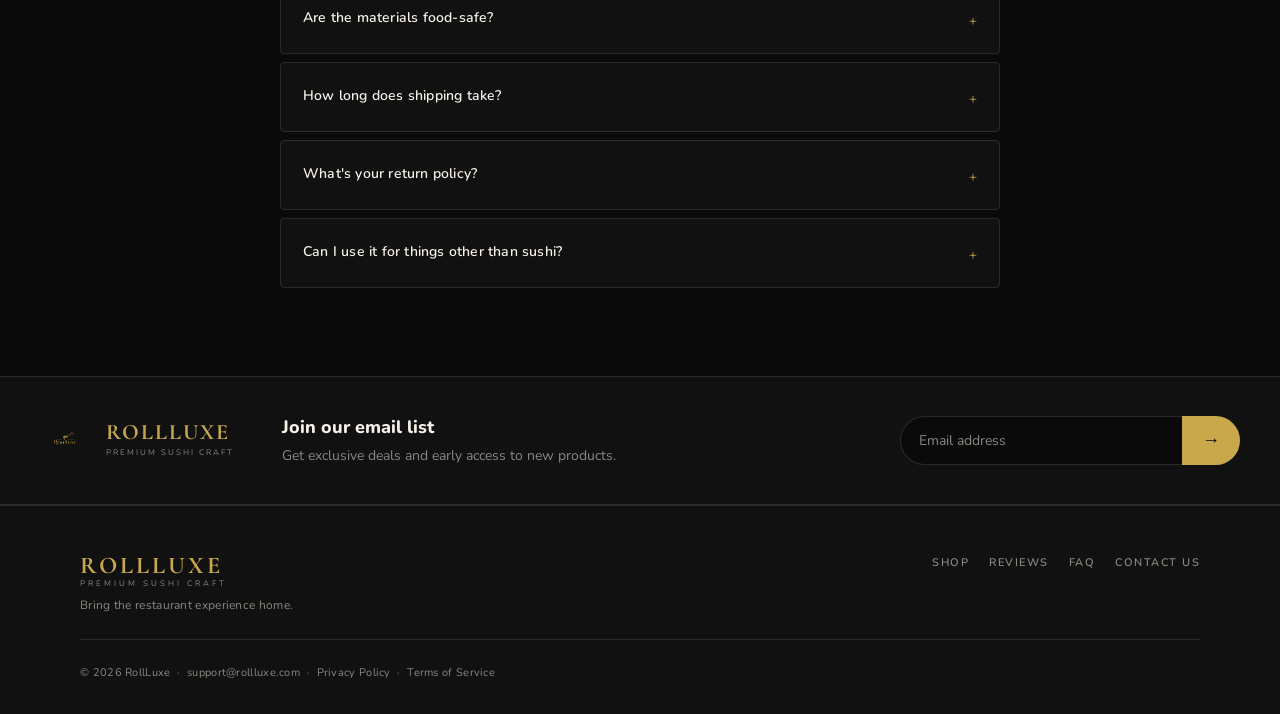
==== commit 6a0d83f1: "Redesign email signup section with logo and horizontal layout" ====
--- a/index.html
+++ b/index.html
@@ -581,13 +581,21 @@
 
 <!-- ── EMAIL SIGNUP ── -->
 <section class="email-signup-section">
-  <div class="container email-signup-inner">
-    <div class="email-signup-icon">✉</div>
-    <h2 class="email-signup-title">Join our email list</h2>
-    <p class="email-signup-sub">Get exclusive deals and early access to new products.</p>
+  <div class="email-signup-inner">
+    <div class="email-signup-brand">
+      <img src="logo.png" alt="RollLuxe" class="email-signup-logo">
+      <div class="email-signup-brand-text">
+        <span class="email-signup-brand-name">RollLuxe</span>
+        <span class="email-signup-brand-sub">Premium Sushi Craft</span>
+      </div>
+    </div>
+    <div class="email-signup-copy">
+      <h2 class="email-signup-title">Join our email list</h2>
+      <p class="email-signup-sub">Get exclusive deals and early access to new products.</p>
+    </div>
     <form class="email-signup-form" onsubmit="submitEmailSignup(event)">
-      <input class="email-signup-input" type="email" placeholder="your@gmail.com" required>
-      <button class="btn btn-hero email-signup-btn" type="submit">Subscribe</button>
+      <input class="email-signup-input" type="email" placeholder="Email address" required>
+      <button class="email-signup-btn" type="submit">→</button>
     </form>
     <p class="email-signup-note" id="emailSignupNote" style="display:none">✓ You're in! Thanks for joining.</p>
   </div>
--- a/style.css
+++ b/style.css
@@ -927,41 +927,77 @@
   background: var(--surface);
   border-top: 1px solid var(--border);
   border-bottom: 1px solid var(--border);
-  padding: 72px 0;
-  text-align: center;
+  padding: 36px 40px;
 }
 
 .email-signup-inner {
-  max-width: 560px;
-}
-
-.email-signup-icon {
-  font-size: 32px;
-  color: var(--gold);
-  margin-bottom: 16px;
-  opacity: 0.8;
+  max-width: 1200px;
+  margin: 0 auto;
+  display: flex;
+  align-items: center;
+  gap: 48px;
+}
+
+.email-signup-brand {
+  display: flex;
+  align-items: center;
+  gap: 14px;
+  flex-shrink: 0;
+}
+
+.email-signup-logo {
+  width: 52px;
+  height: 52px;
+  object-fit: contain;
+}
+
+.email-signup-brand-text {
+  display: flex;
+  flex-direction: column;
+}
+
+.email-signup-brand-name {
+  font-family: 'Cormorant Garamond', serif;
+  font-size: 22px;
+  font-weight: 700;
+  color: var(--gold);
+  letter-spacing: 2px;
+  text-transform: uppercase;
+  line-height: 1;
+}
+
+.email-signup-brand-sub {
+  font-size: 8px;
+  letter-spacing: 2px;
+  text-transform: uppercase;
+  color: var(--muted);
+  margin-top: 4px;
+}
+
+.email-signup-copy {
+  flex: 1;
 }
 
 .email-signup-title {
-  font-family: 'Cormorant Garamond', serif;
-  font-size: 36px;
-  font-weight: 600;
+  font-family: 'Nunito', sans-serif;
+  font-size: 18px;
+  font-weight: 800;
+  margin-bottom: 4px;
+  letter-spacing: 0;
   color: var(--text);
-  margin-bottom: 10px;
-  letter-spacing: 1px;
 }
 
 .email-signup-sub {
   color: var(--muted);
-  font-size: 15px;
-  margin-bottom: 28px;
+  font-size: 14px;
+  margin-bottom: 0;
 }
 
 .email-signup-form {
   display: flex;
   gap: 0;
-  max-width: 440px;
-  margin: 0 auto;
+  flex-shrink: 0;
+  width: 340px;
 }
 
 .email-signup-input {
@@ -973,7 +1009,7 @@
   padding: 14px 18px;
   font-size: 14px;
   font-family: inherit;
-  border-radius: 2px 0 0 2px;
+  border-radius: 30px 0 0 30px;
   outline: none;
   transition: border-color 0.2s;
 }
@@ -982,23 +1018,31 @@
 .email-signup-input::placeholder { color: var(--muted); }
 
 .email-signup-btn {
-  border-radius: 0 2px 2px 0;
-  padding: 14px 28px;
-  white-space: nowrap;
-}
+  background: var(--gold);
+  color: var(--bg);
+  border: none;
+  padding: 14px 20px;
+  font-size: 18px;
+  font-weight: 700;
+  border-radius: 0 30px 30px 0;
+  cursor: pointer;
+  transition: background 0.2s;
+}
+
+.email-signup-btn:hover { background: #e8cc7a; }
 
 .email-signup-note {
-  margin-top: 16px;
-  color: var(--gold);
-  font-size: 14px;
-  font-weight: 600;
-}
-
-@media (max-width: 580px) {
-  .email-signup-form { flex-direction: column; }
-  .email-signup-input { border-right: 1px solid var(--border); border-bottom: none; border-radius: 2px 2px 0 0; }
-  .email-signup-btn { border-radius: 0 0 2px 2px; width: 100%; }
-  .email-signup-title { font-size: 28px; }
+  margin-top: 8px;
+  color: var(--gold);
+  font-size: 13px;
+  font-weight: 600;
+}
+
+@media (max-width: 900px) {
+  .email-signup-section { padding: 48px 24px; }
+  .email-signup-inner { flex-direction: column; gap: 24px; text-align: center; }
+  .email-signup-brand { justify-content: center; }
+  .email-signup-form { width: 100%; max-width: 440px; }
 }
 
 /* ── FOOTER ── */
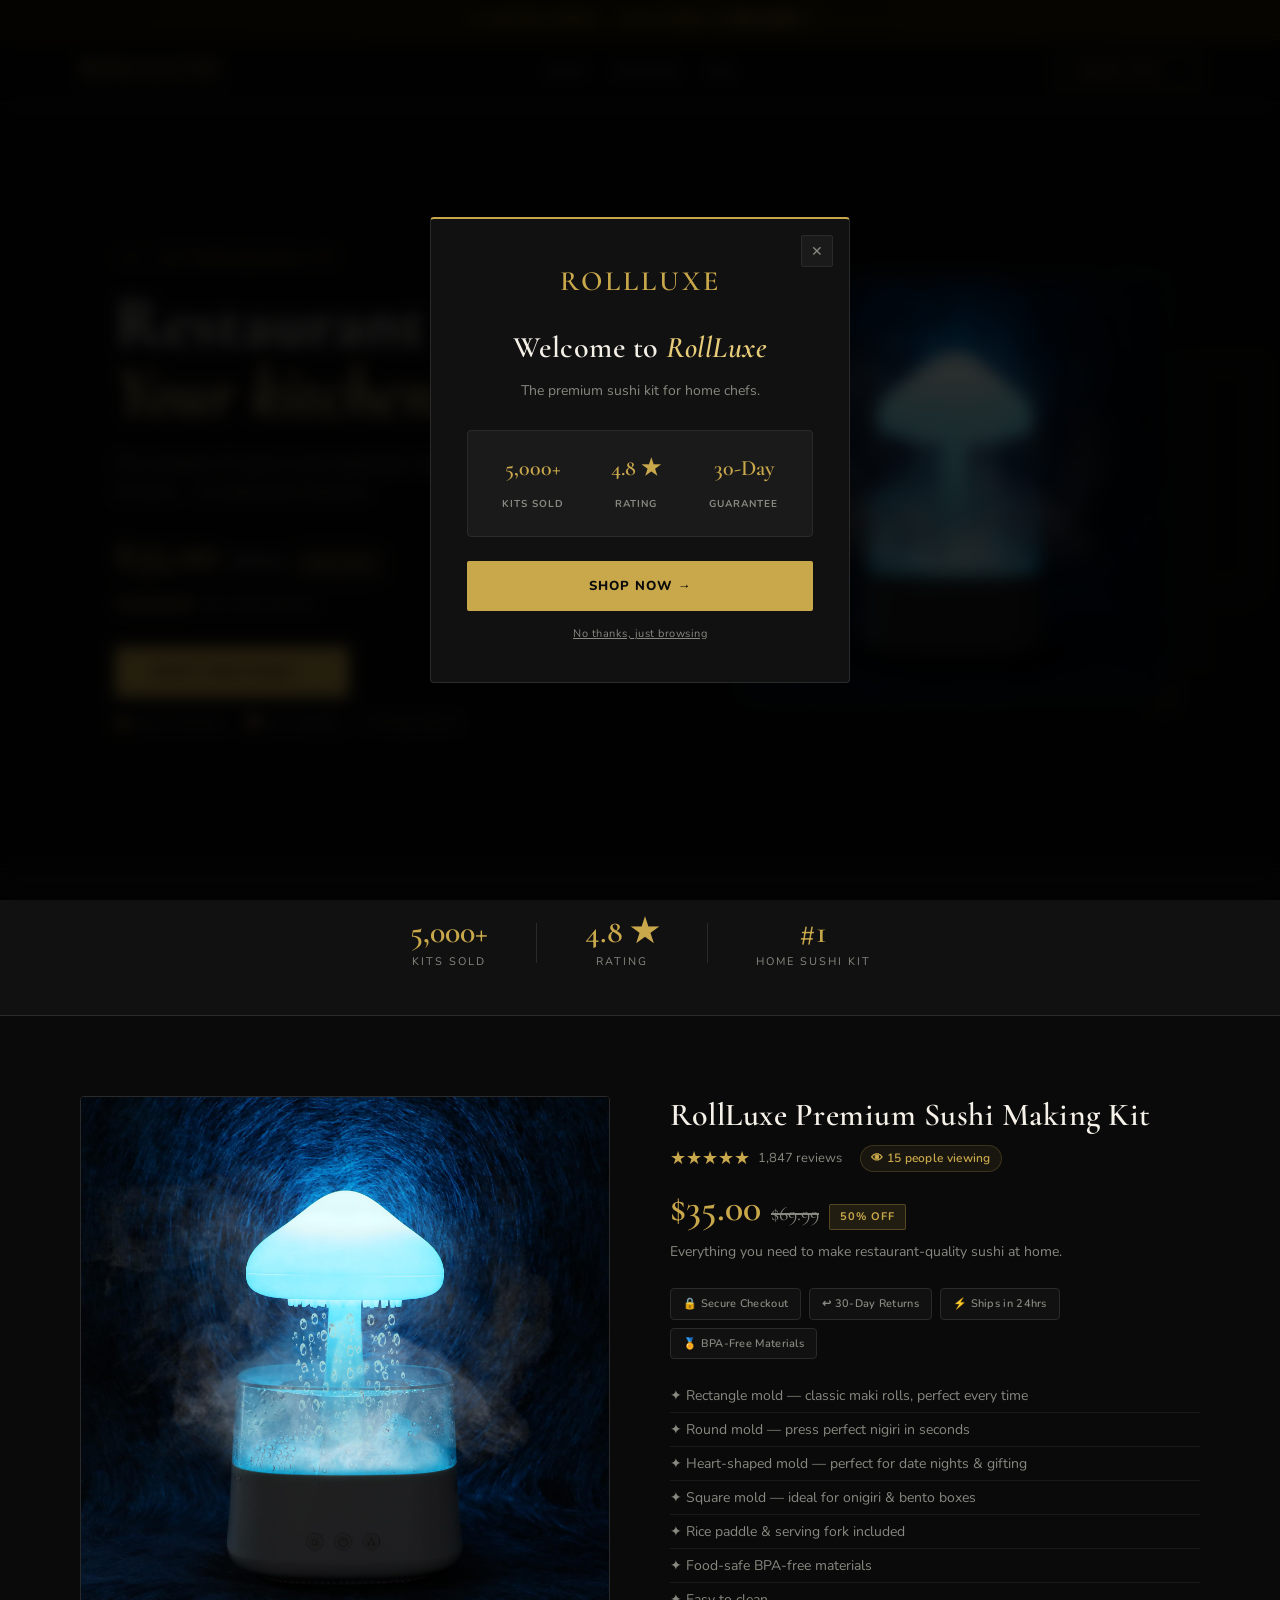
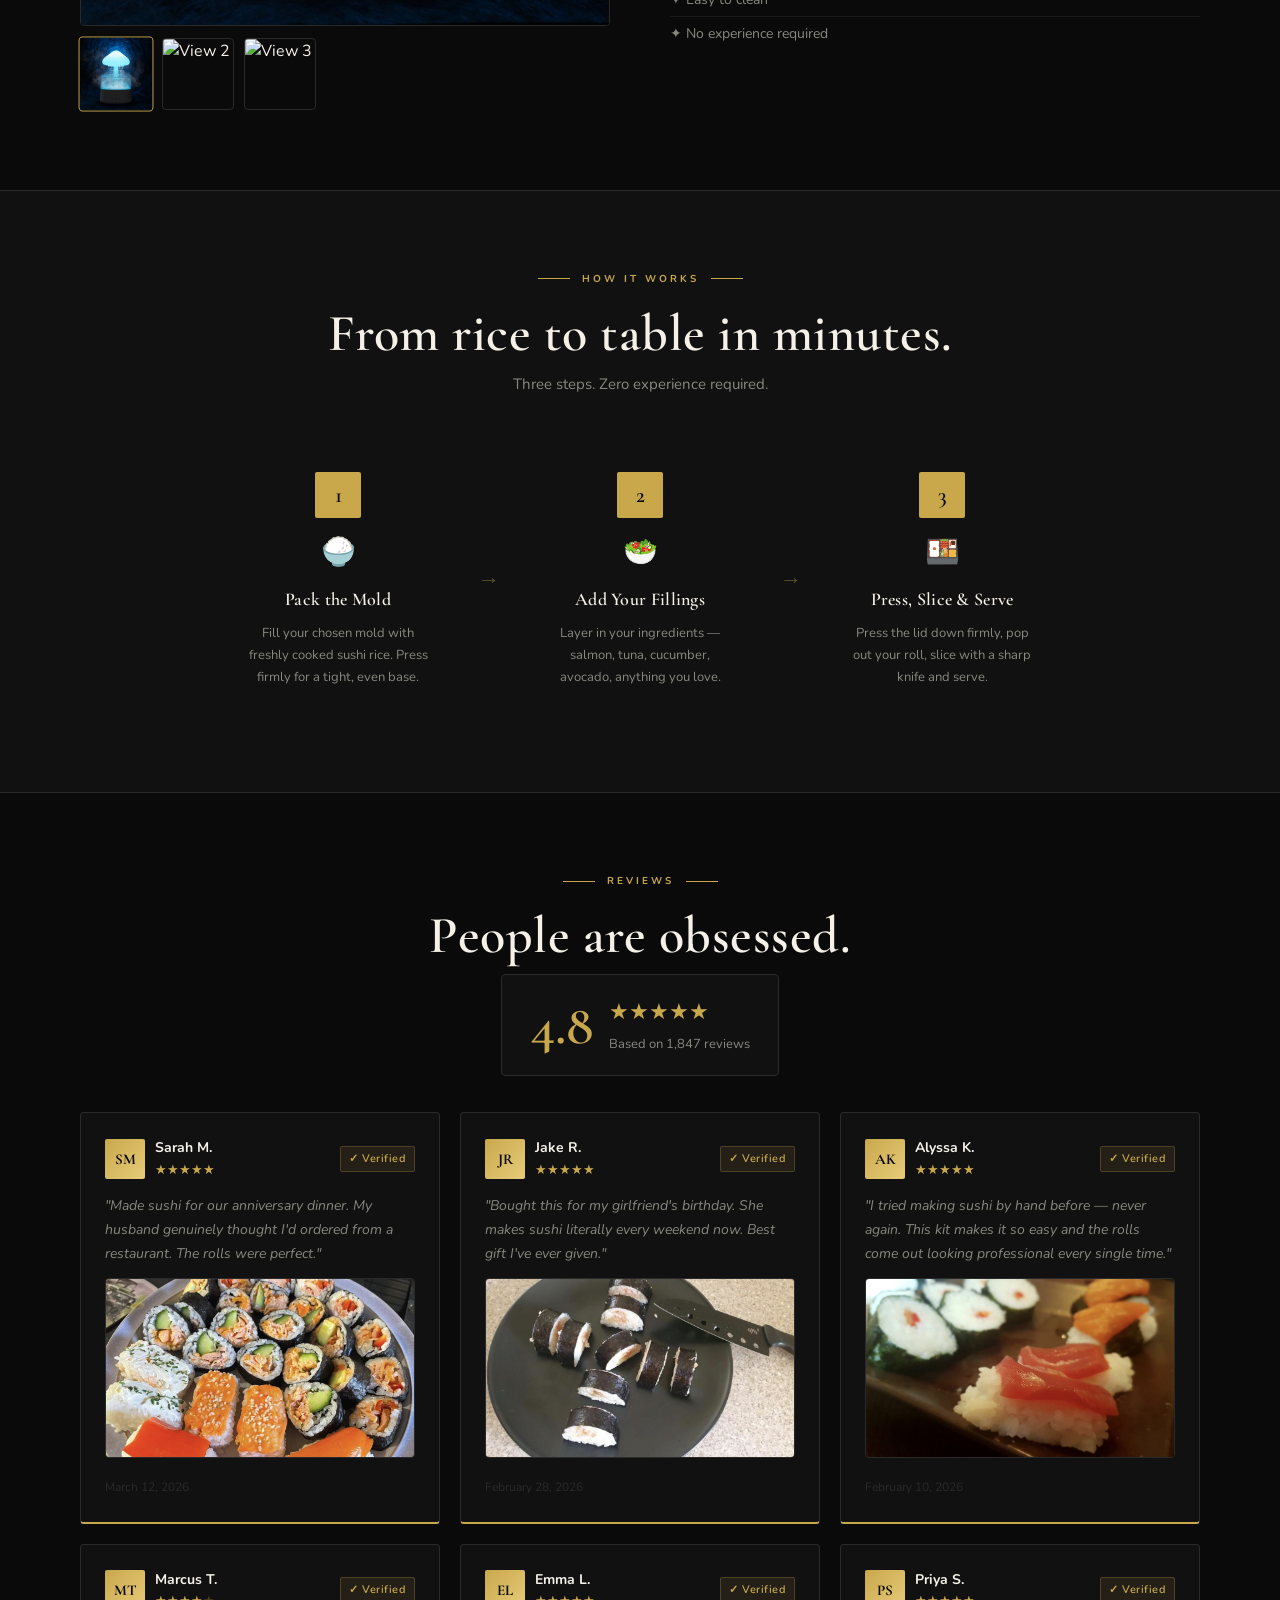
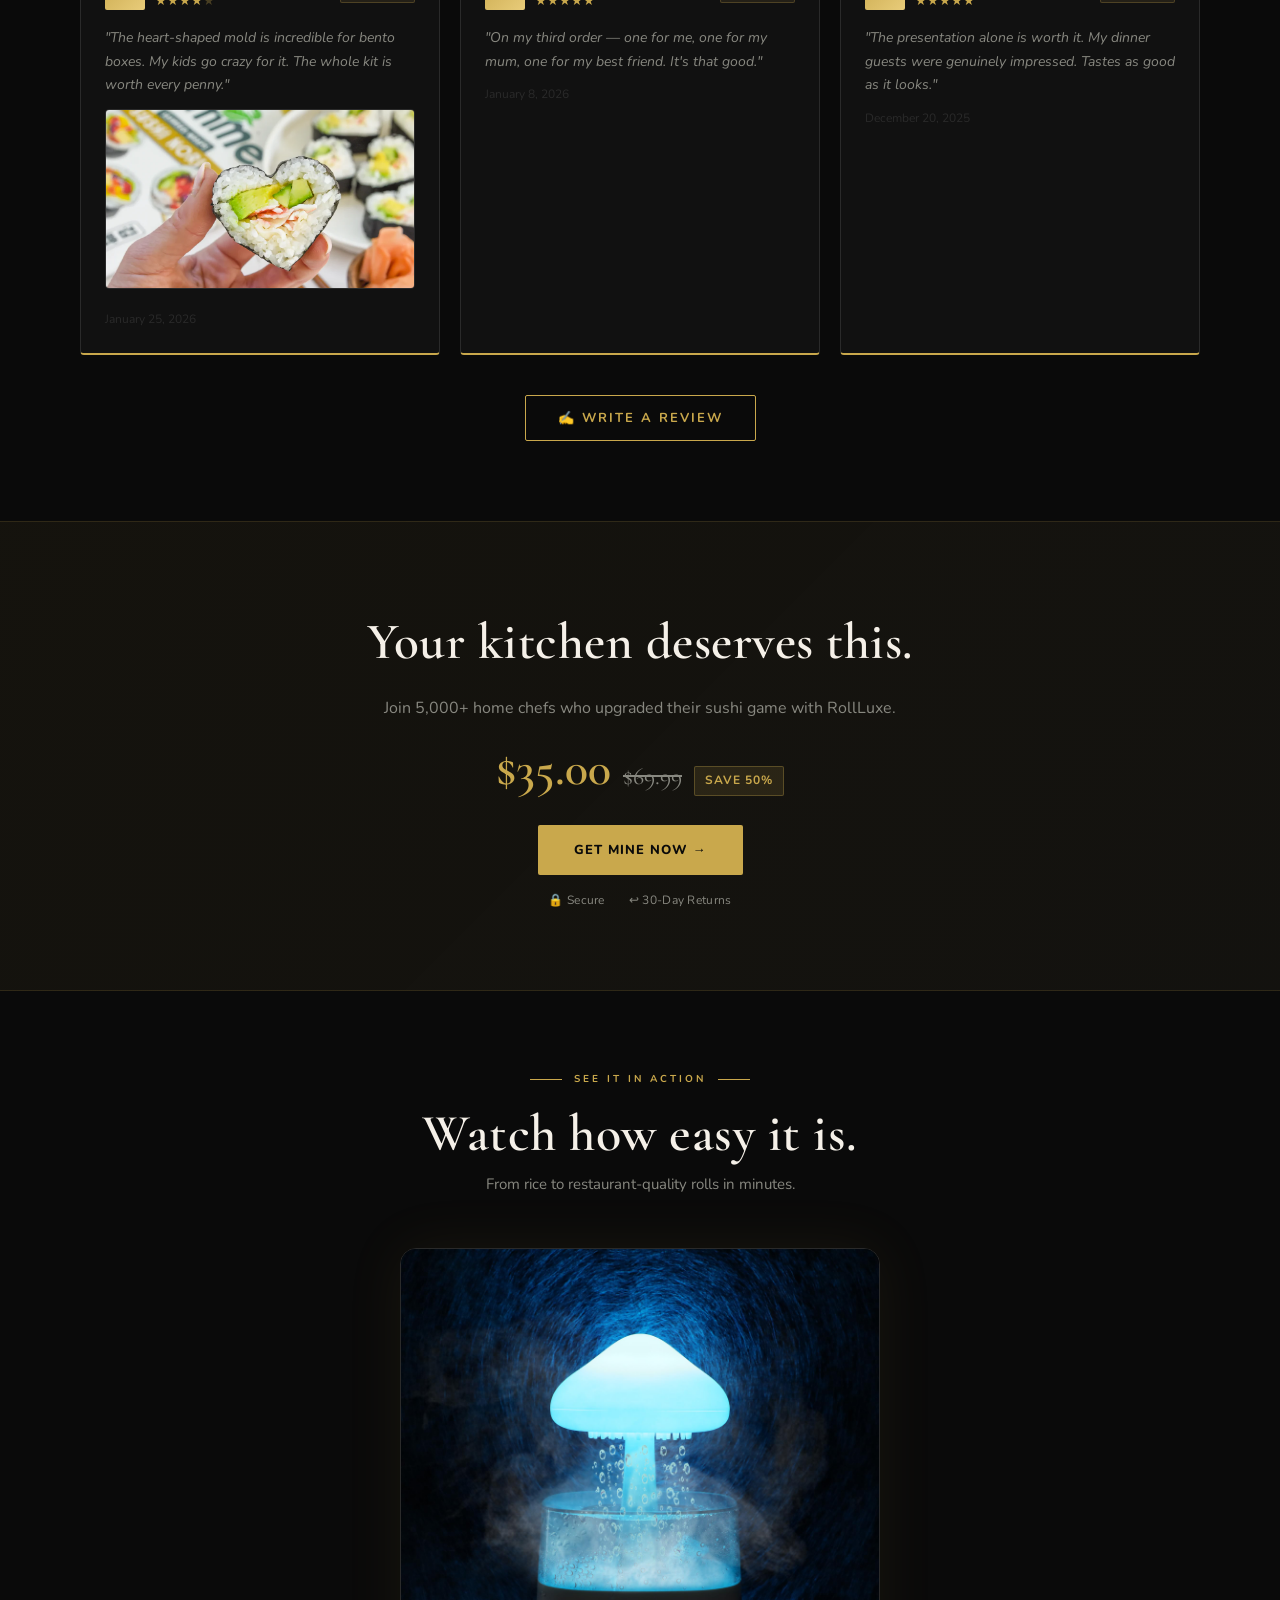
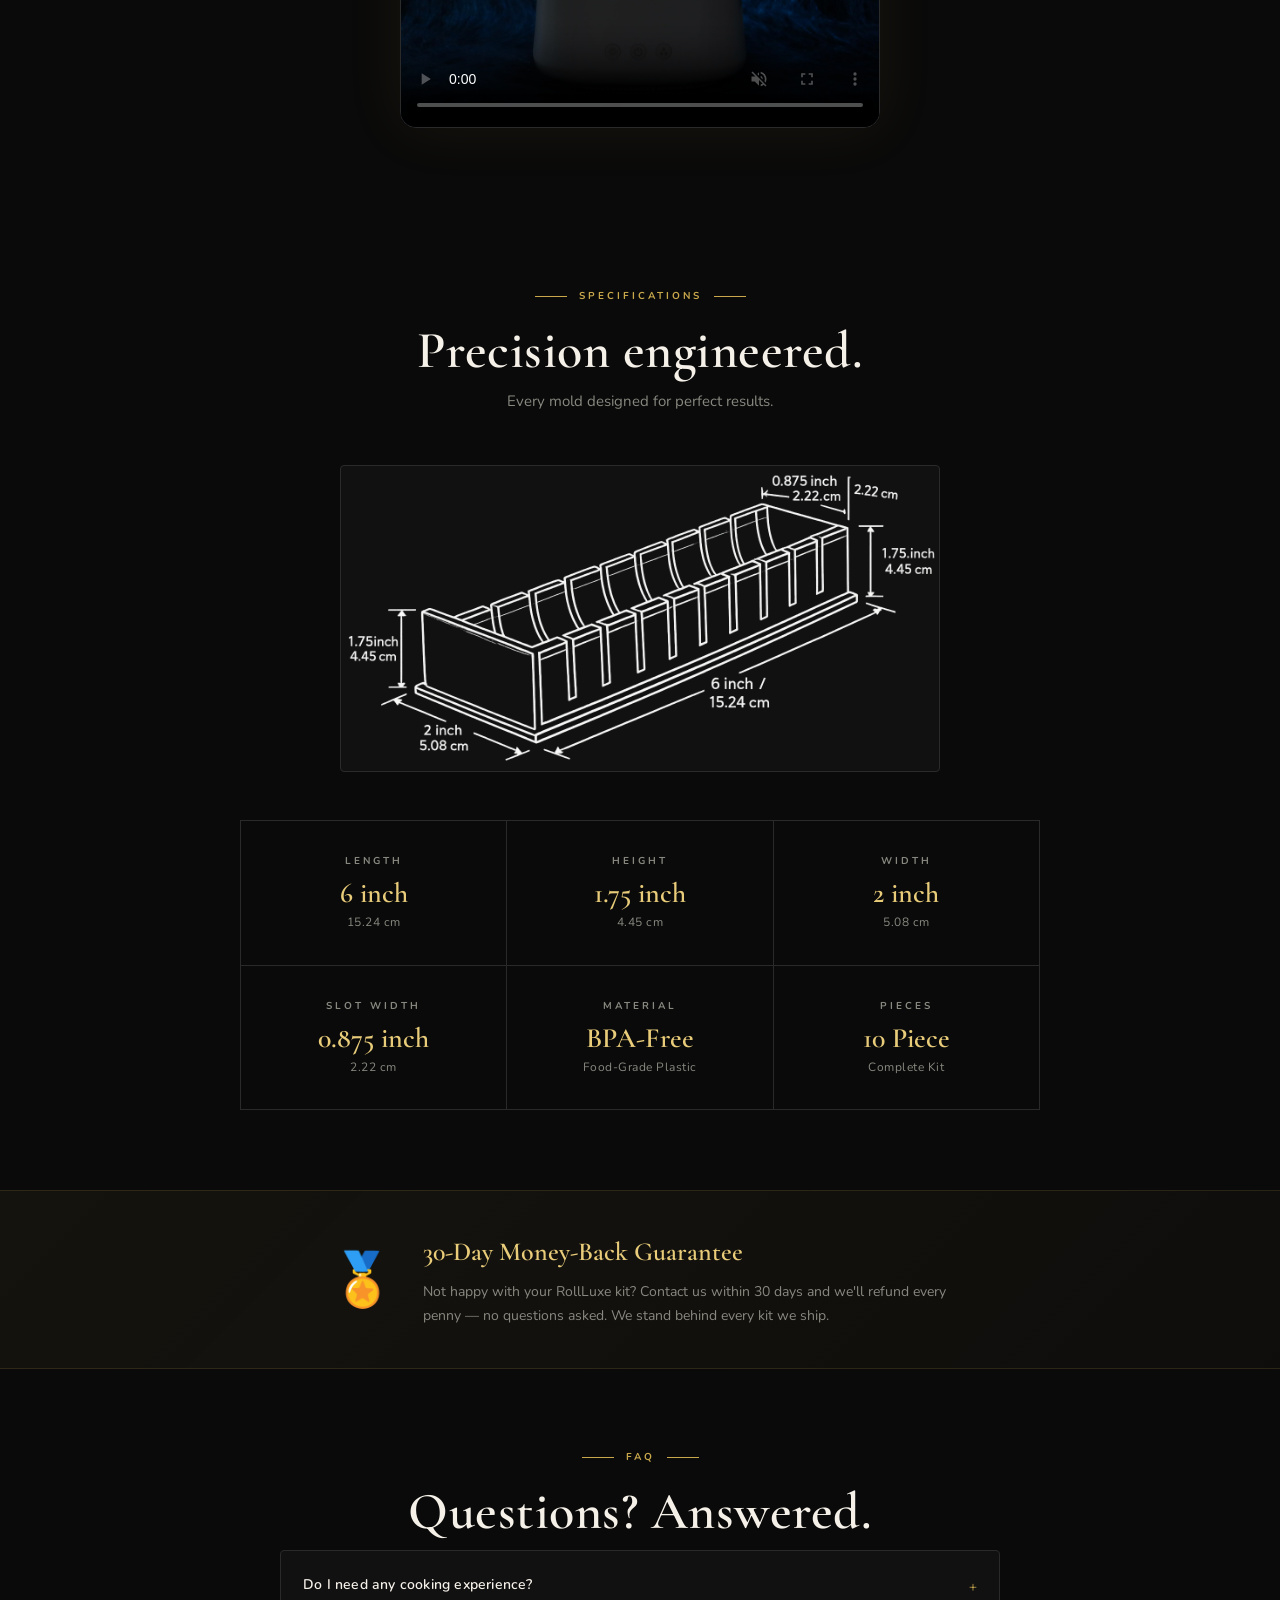
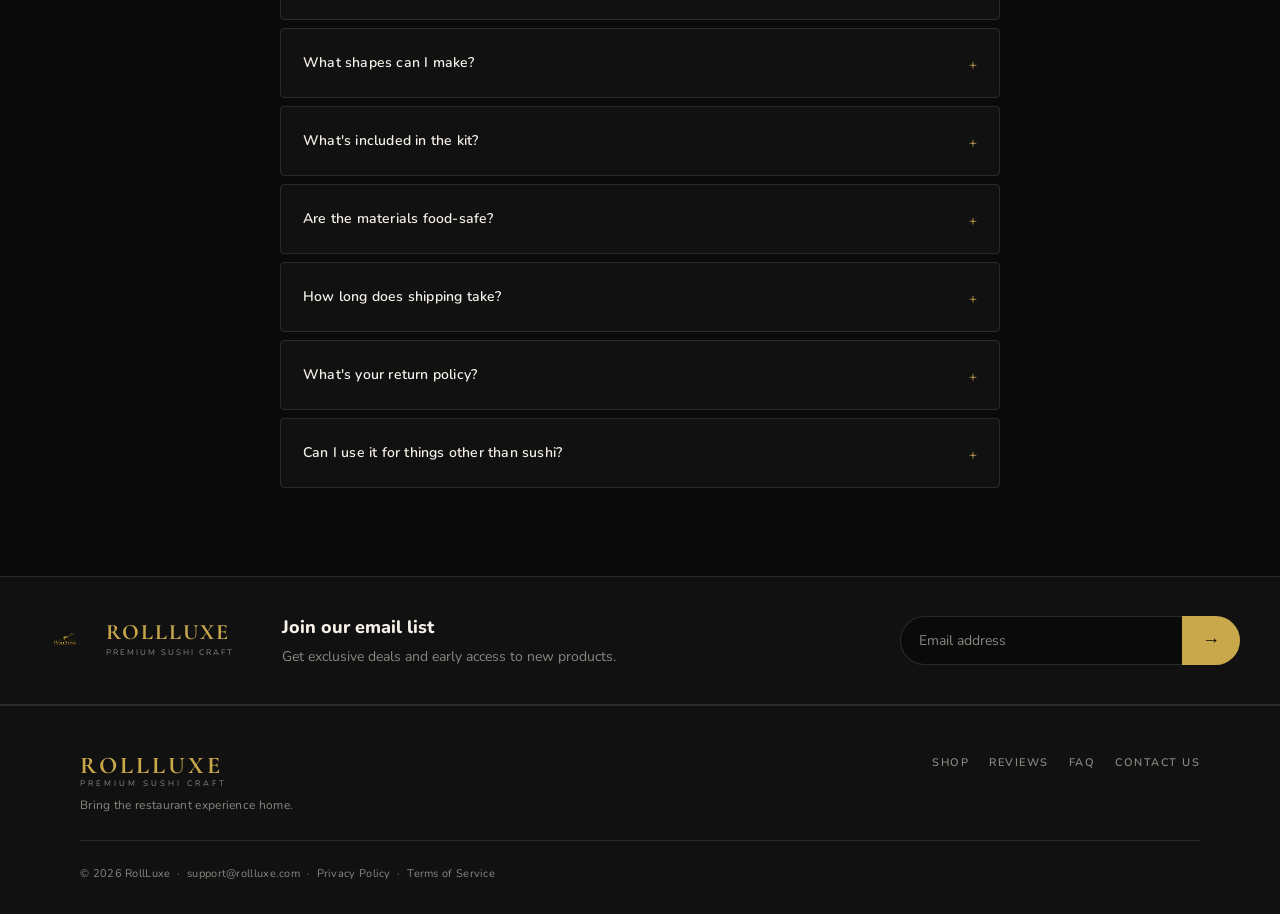
==== commit 81dfe7a5: "Add photo to Marcus T. review" ====
--- a/index.html
+++ b/index.html
@@ -380,6 +380,7 @@
           <span class="verified-badge">✓ Verified</span>
         </div>
         <p class="review-text">"The heart-shaped mold is incredible for bento boxes. My kids go crazy for it. The whole kit is worth every penny."</p>
+        <img class="review-photo" src="review4.jpg.webp" alt="Customer sushi photo">
         <div class="review-date">January 25, 2026</div>
       </div>
       <div class="review-card">
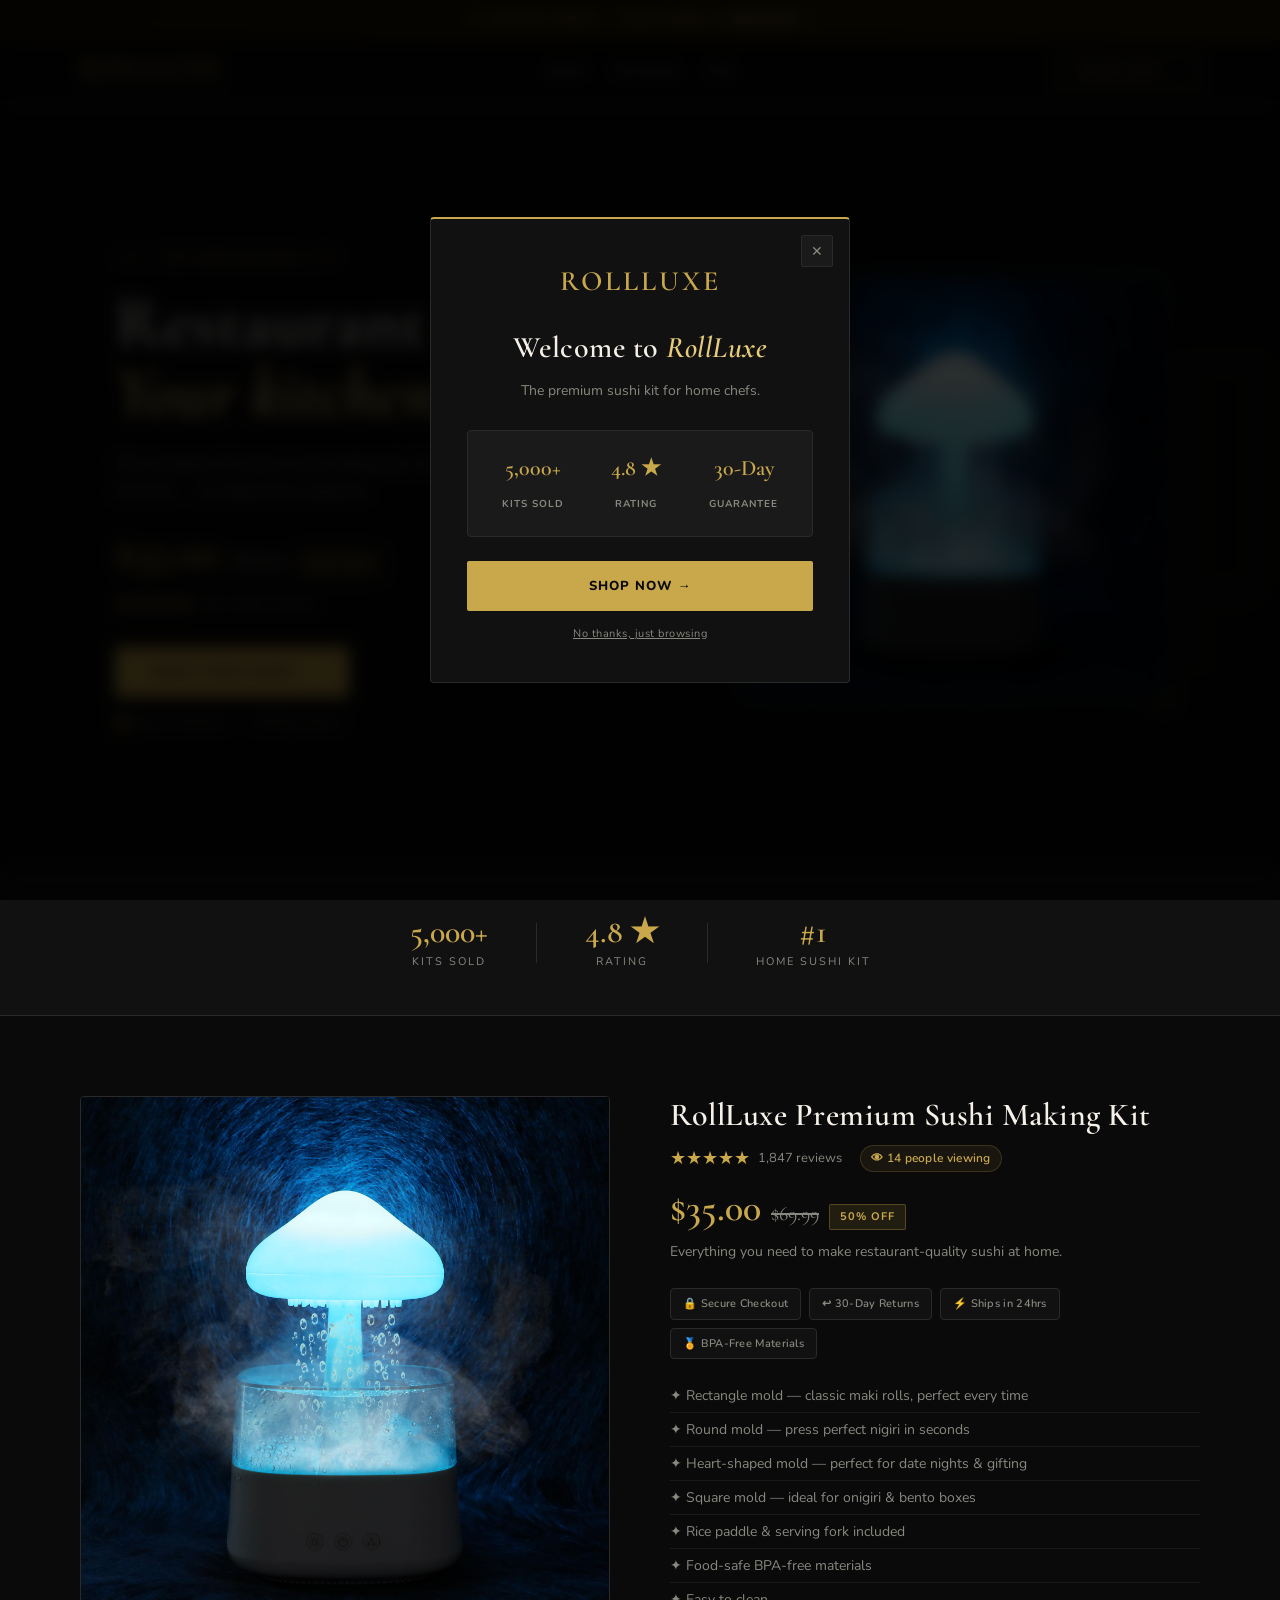
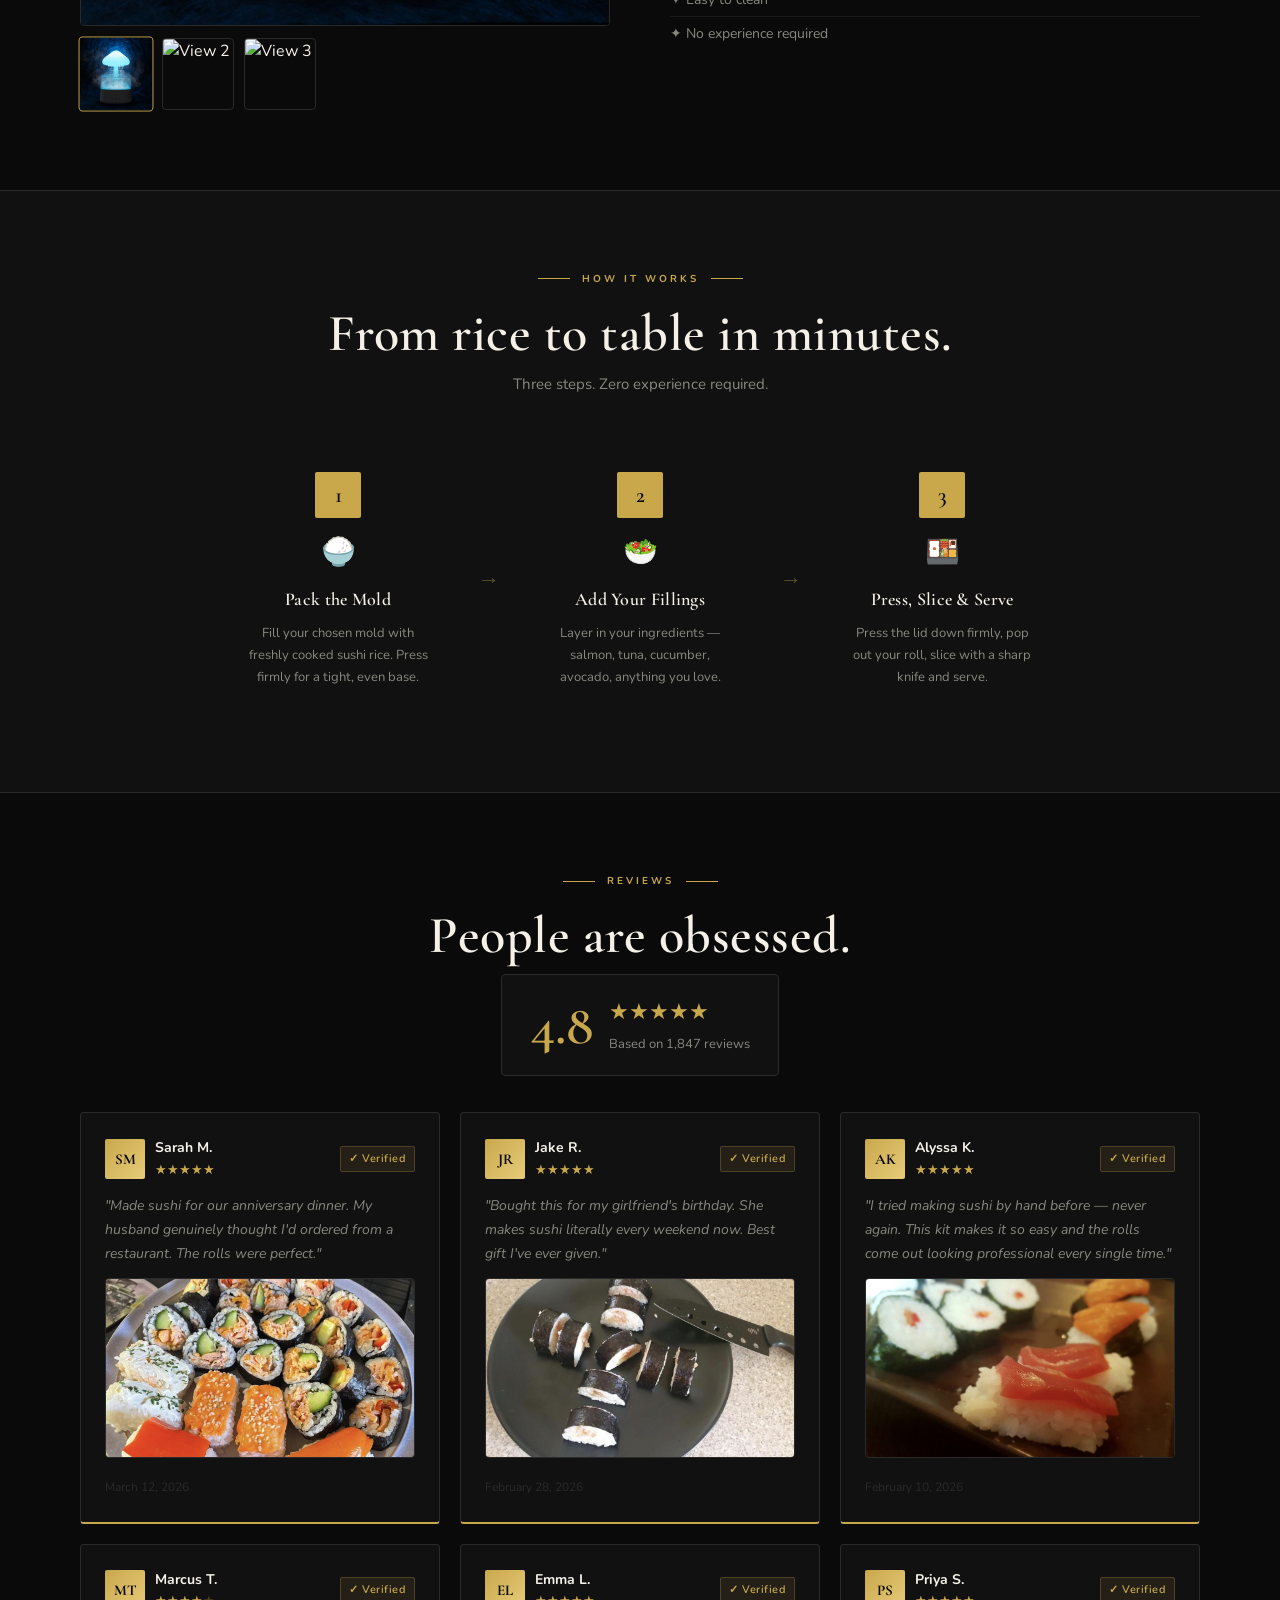
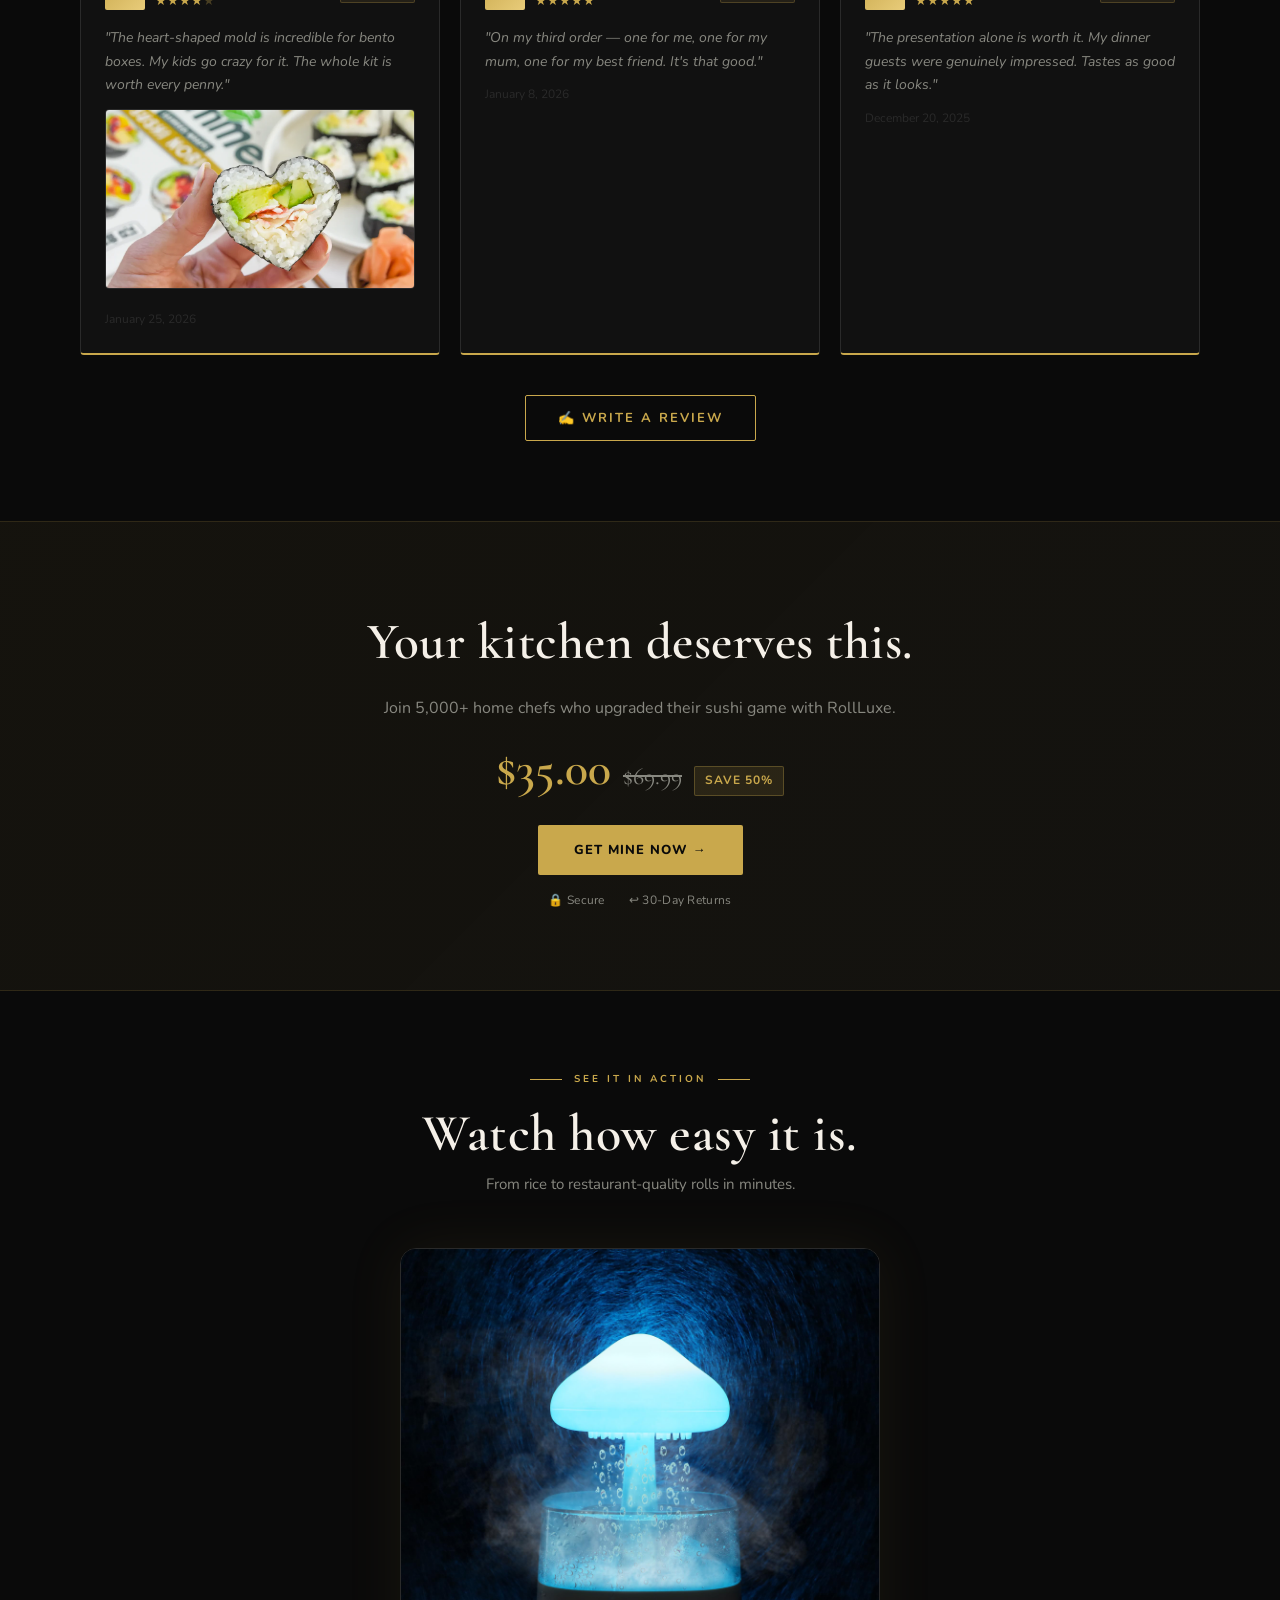
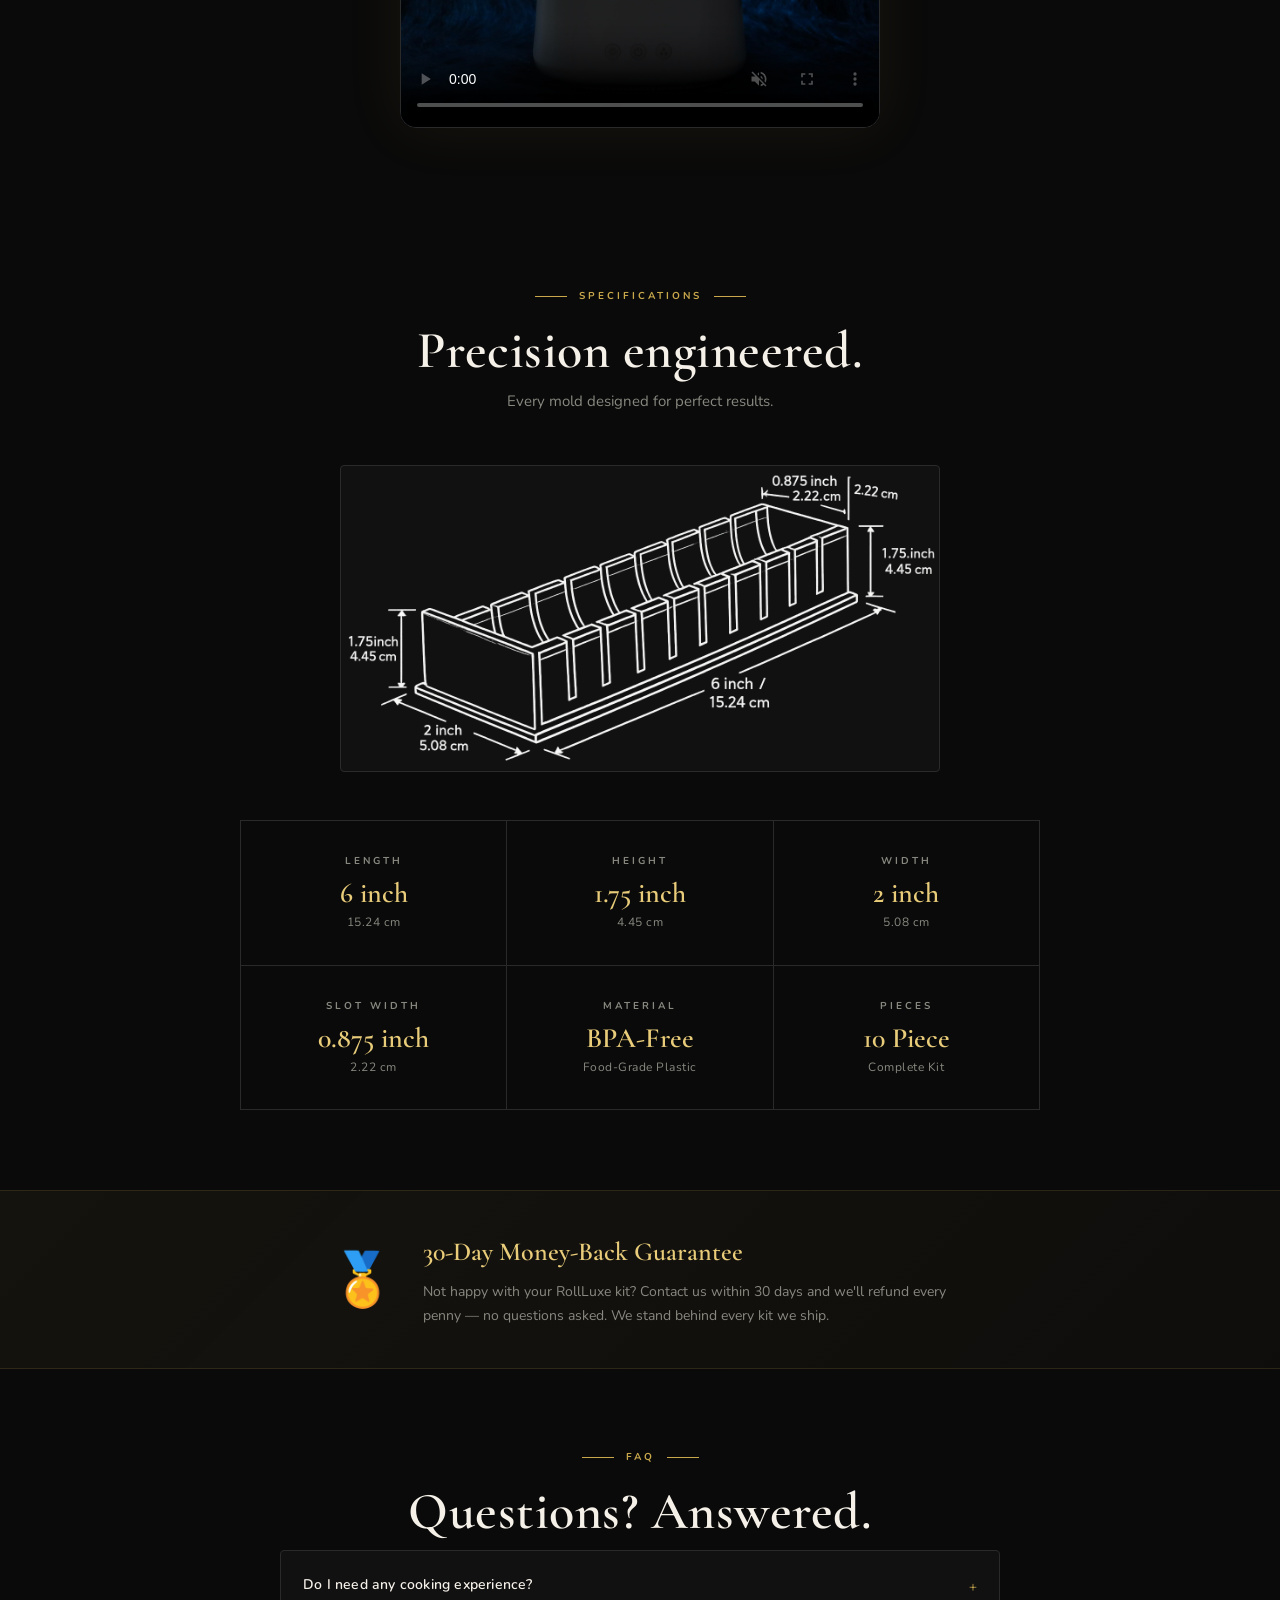
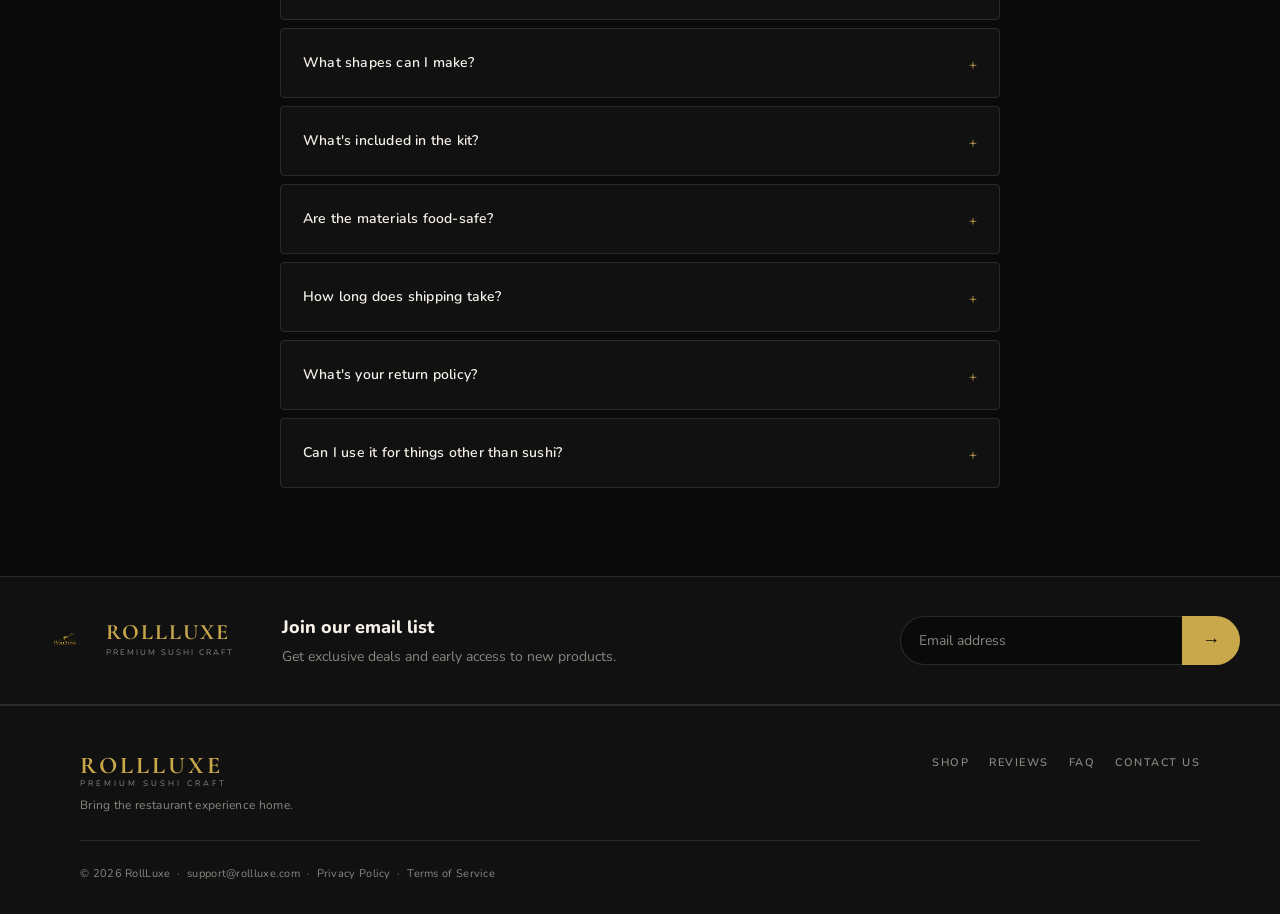
==== commit 5337cd50: "Remove free shipping badge from hero" ====
--- a/index.html
+++ b/index.html
@@ -91,7 +91,6 @@
       <button class="btn btn-hero" onclick="scrollToProduct()">Craft Your Sushi →</button>
       <div class="hero-trust-row">
         <span>🔒 Secure checkout</span>
-        <span>📦 Free shipping</span>
         <span>↩ 30-day returns</span>
       </div>
     </div>
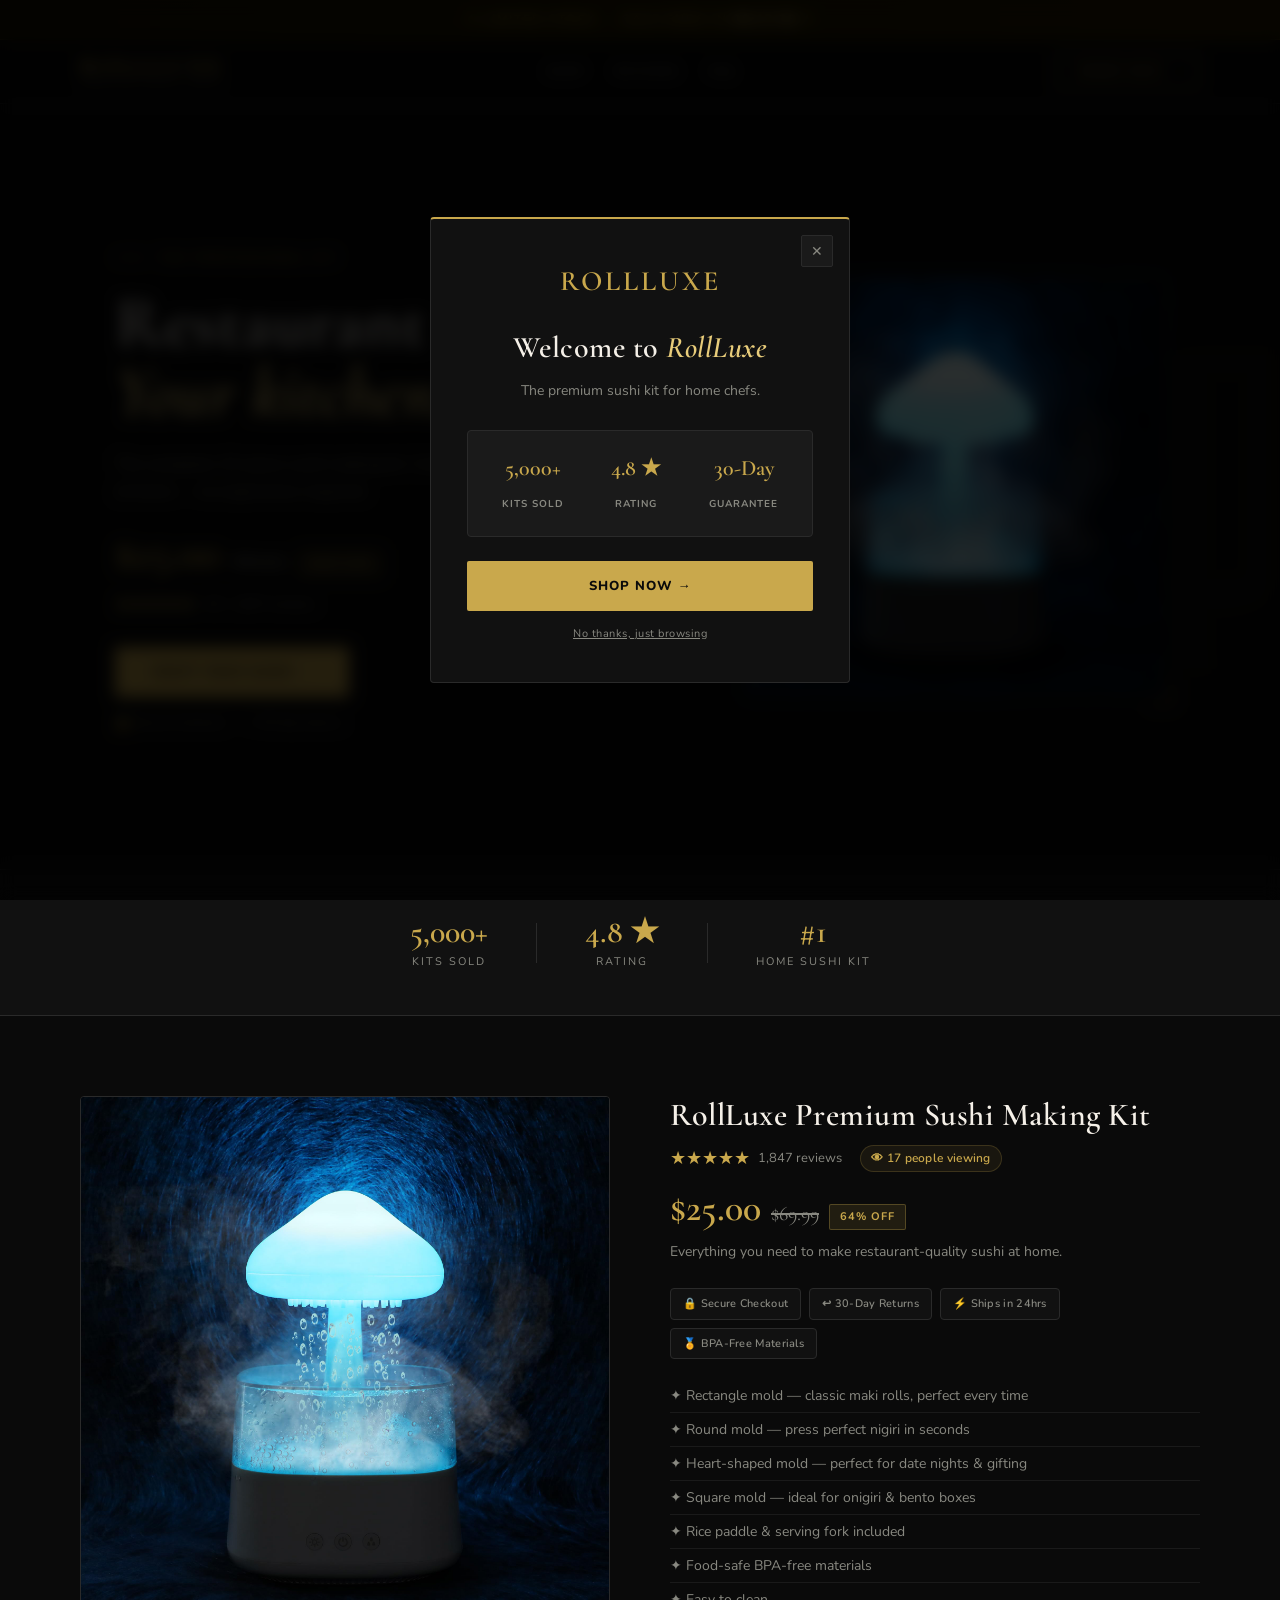
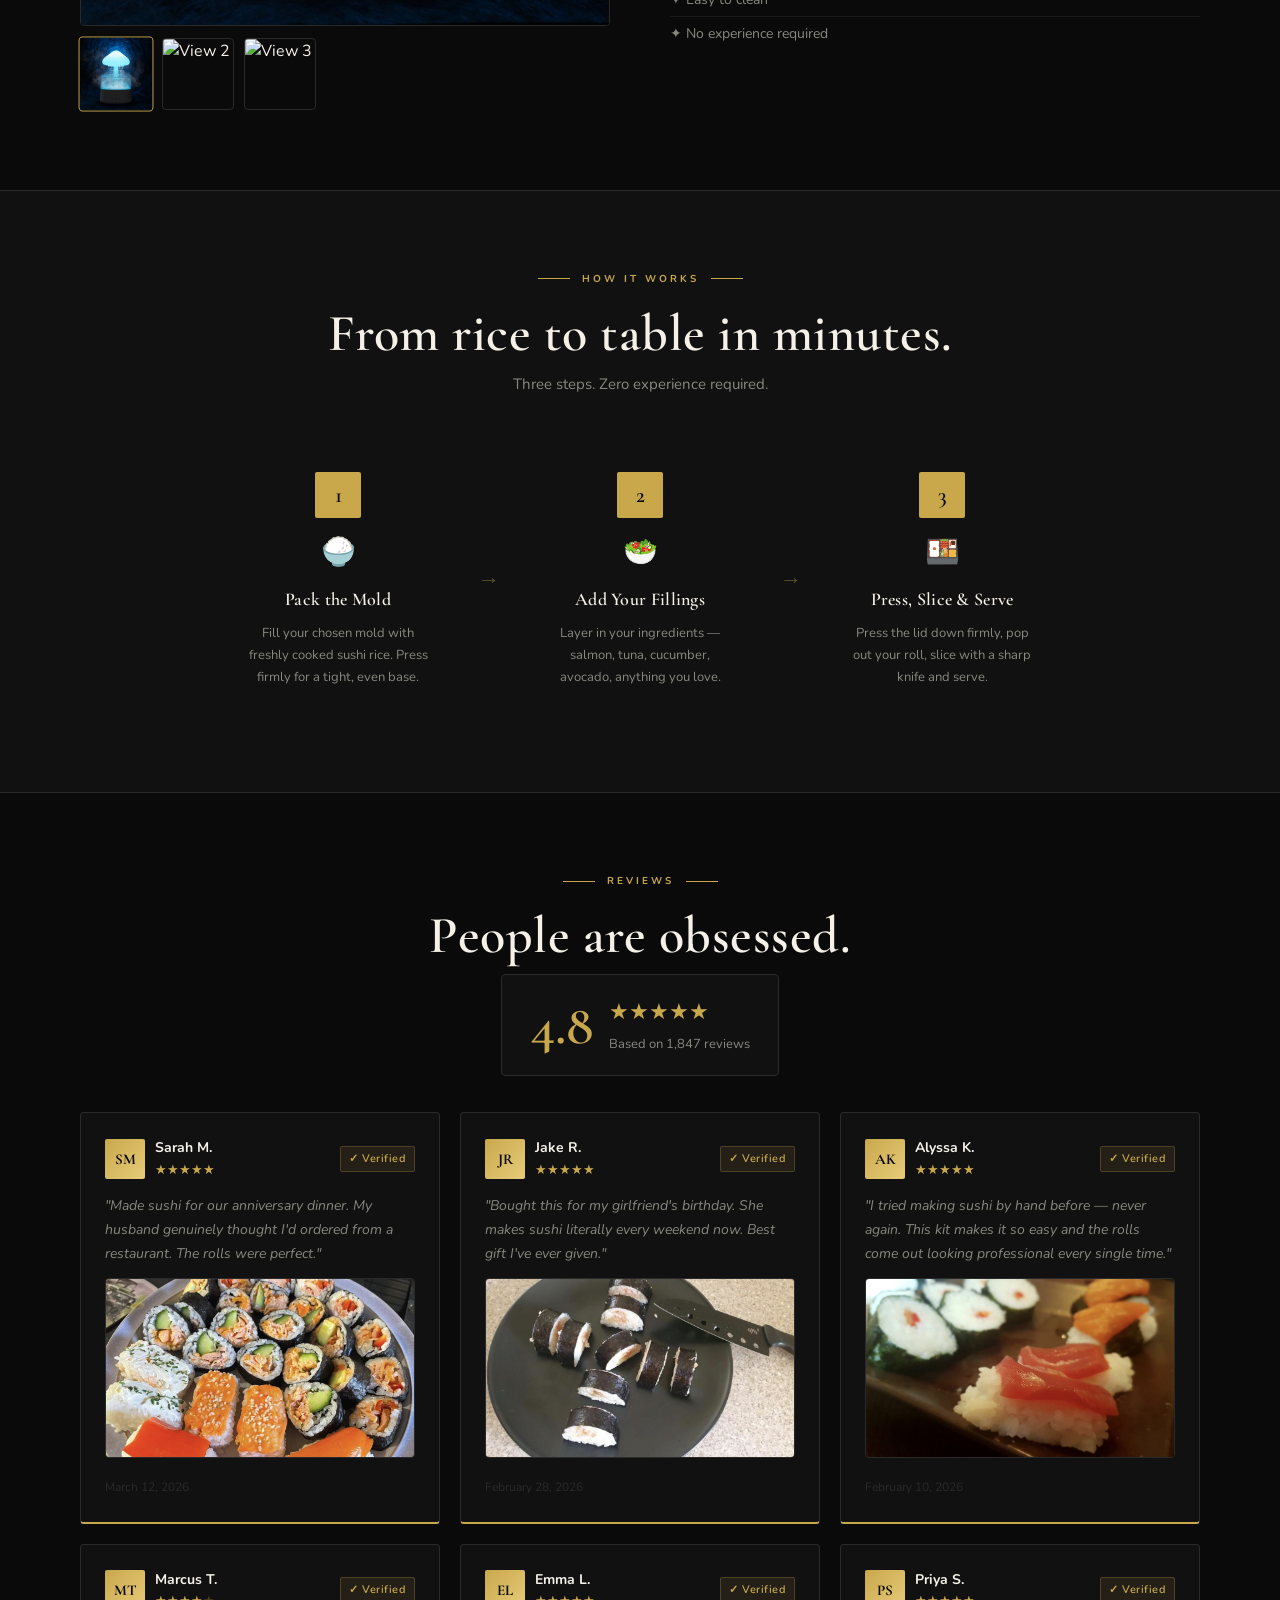
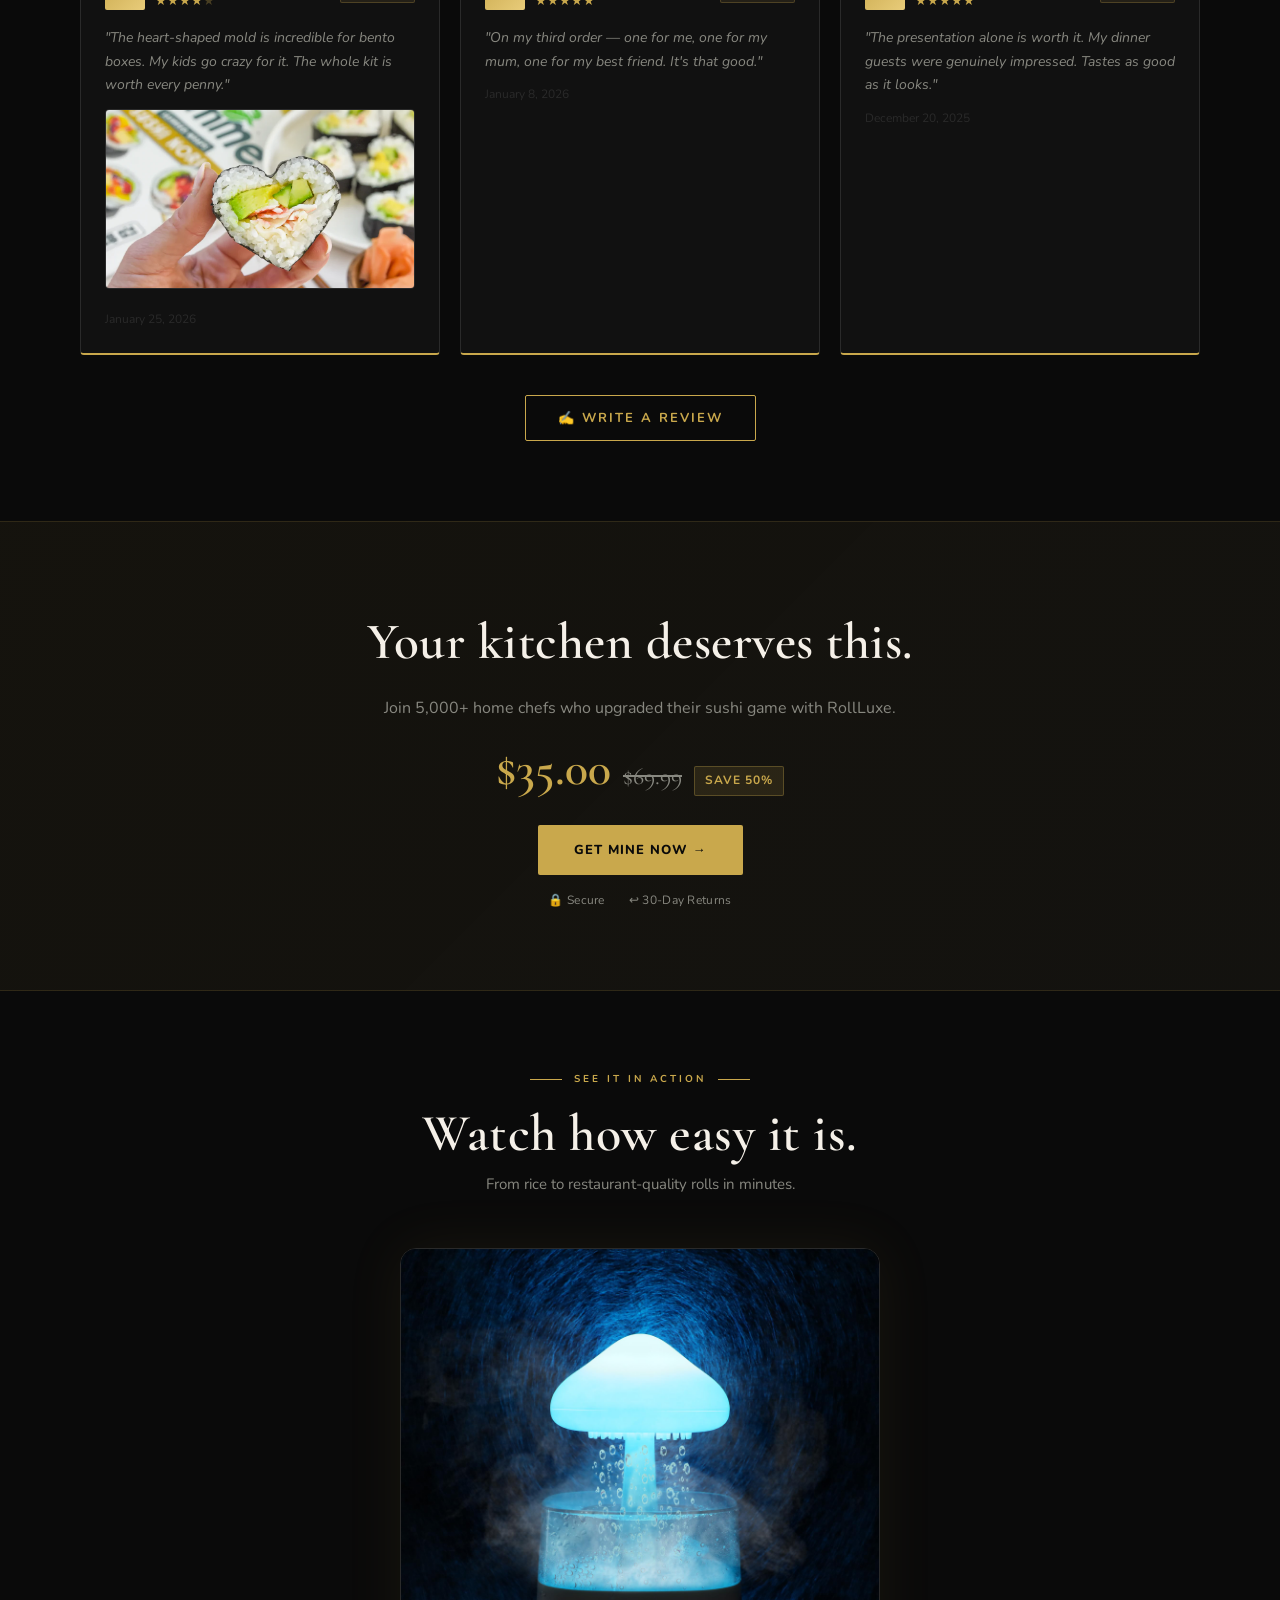
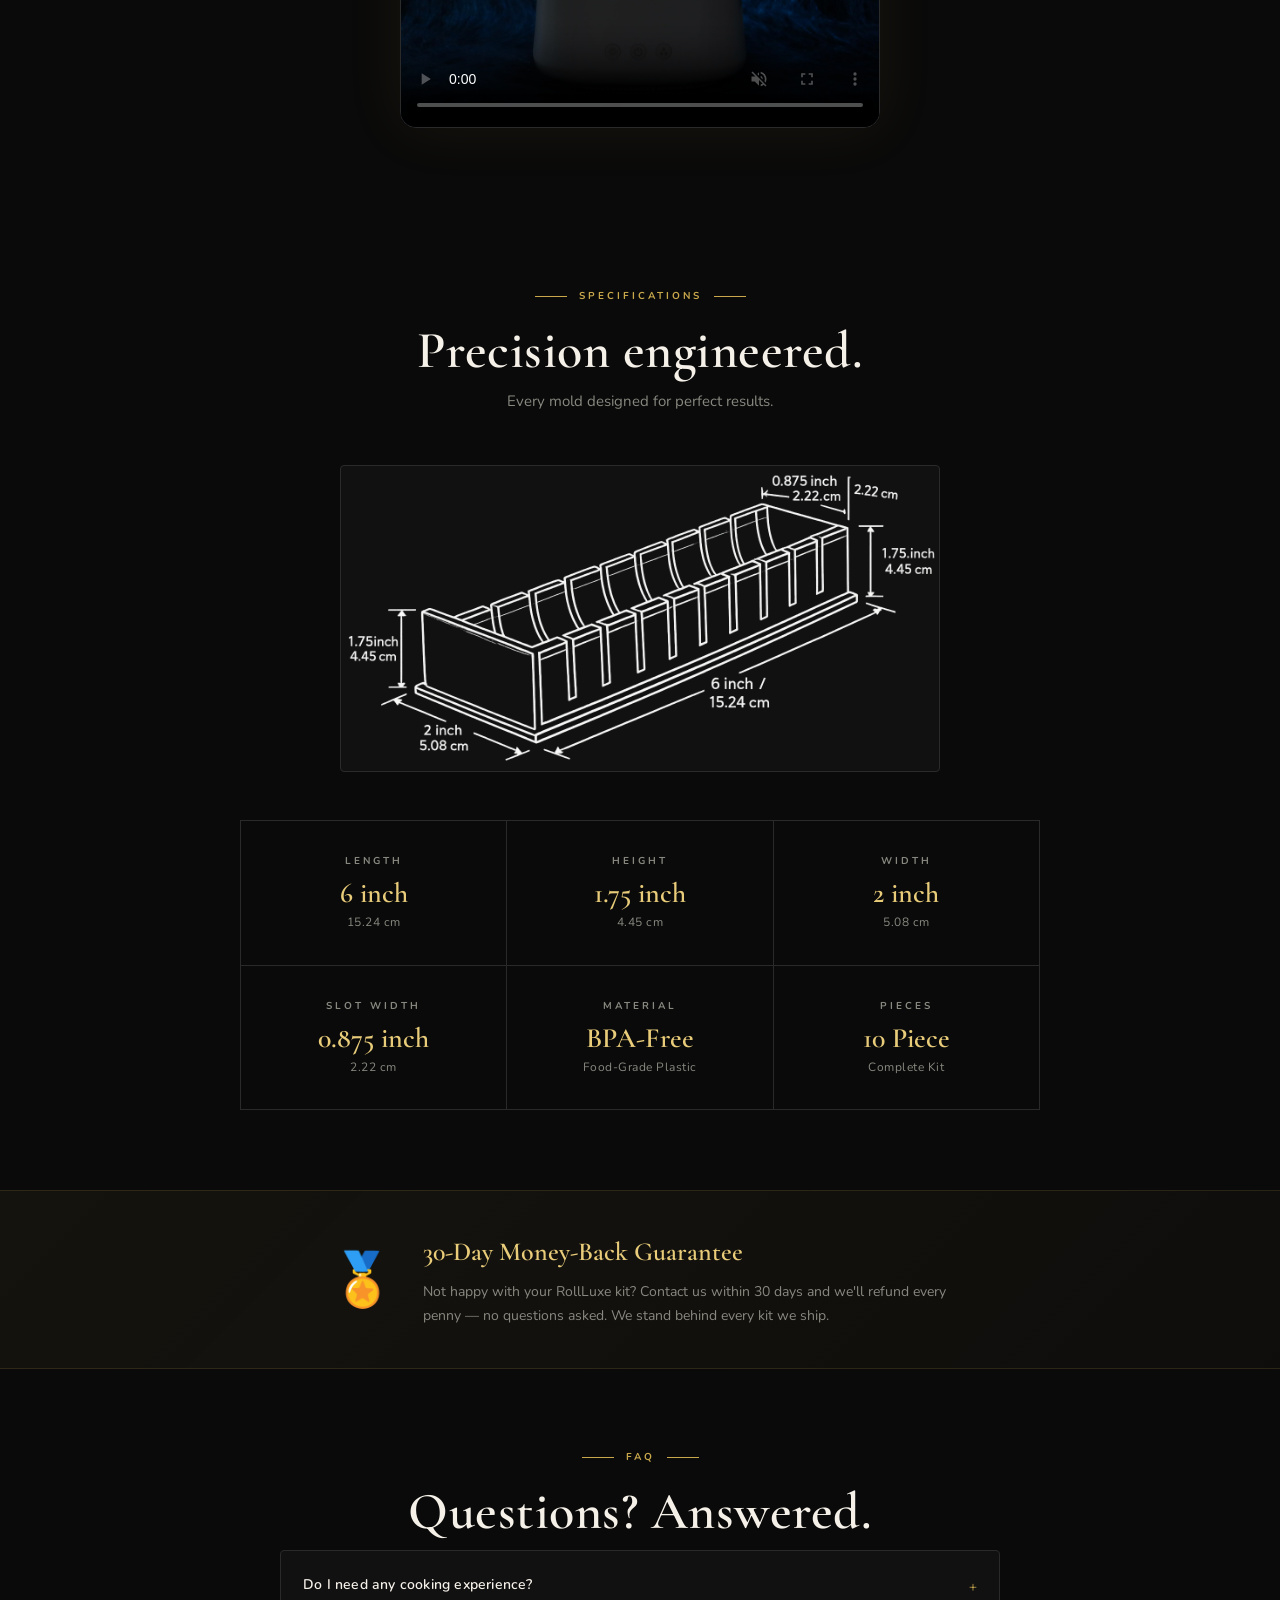
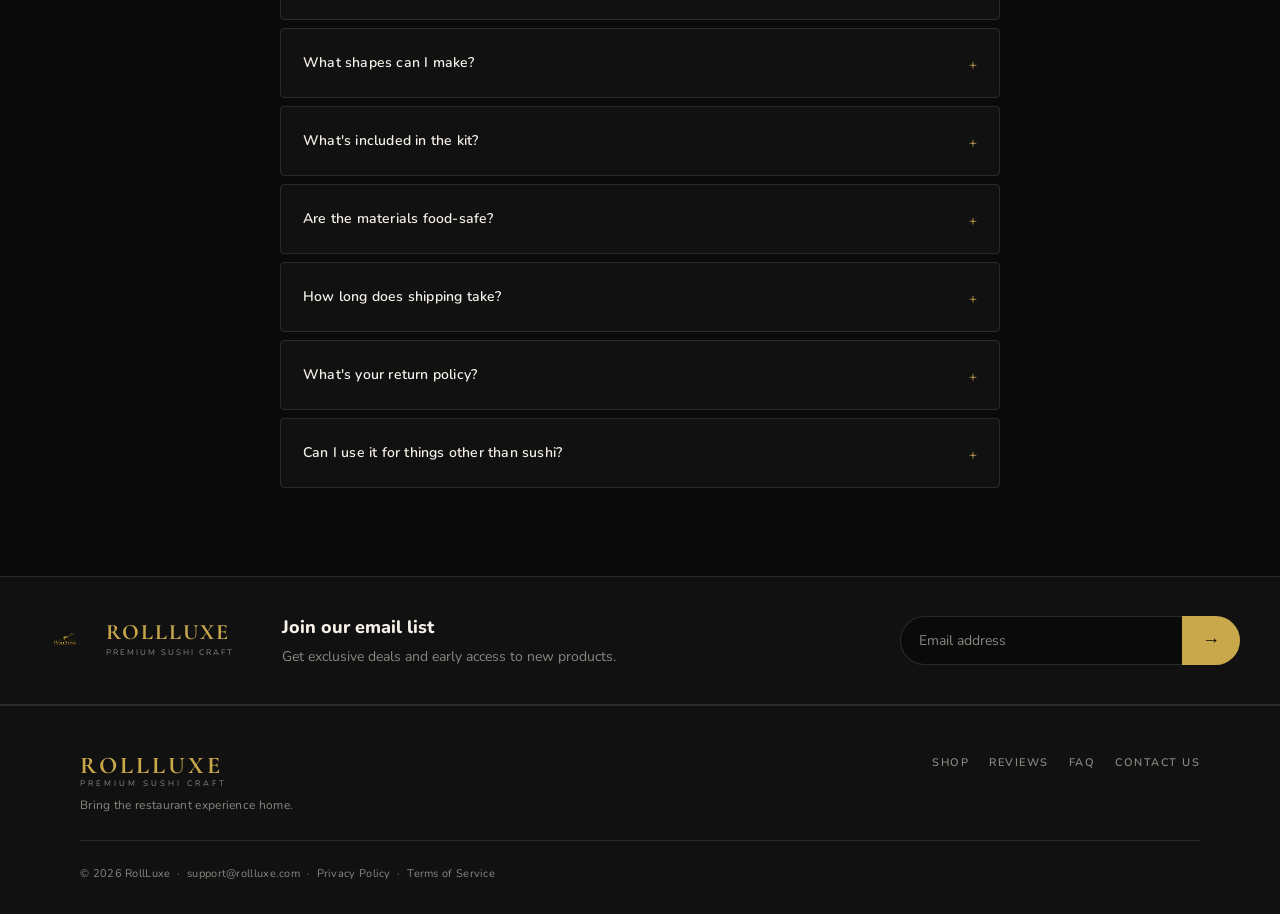
==== commit 25512f82: "Add Vercel Analytics script, update price to" ====
--- a/index.html
+++ b/index.html
@@ -14,7 +14,7 @@
     "brand": { "@type": "Brand", "name": "RollLuxe" },
     "offers": {
       "@type": "Offer",
-      "price": "35.00",
+      "price": "25.00",
       "priceCurrency": "USD",
       "availability": "https://schema.org/InStock"
     },
@@ -39,6 +39,7 @@
   <link href="https://fonts.googleapis.com/css2?family=Cormorant+Garamond:ital,wght@0,400;0,500;0,600;0,700;1,400;1,500;1,600&family=Nunito:wght@400;500;600;700;800;900&display=swap" rel="stylesheet">
   <link rel="icon" type="image/png" href="logo.png">
   <link rel="stylesheet" href="style.css">
+  <script defer src="/_vercel/insights/script.js"></script>
 </head>
 <body>
 
@@ -80,9 +81,9 @@
       <h1 class="hero-title">Restaurant quality.<br><span class="gradient-text">Your kitchen.</span></h1>
       <p class="hero-desc">The complete 10-piece sushi making kit. Craft perfect rolls, nigiri, and onigiri at home — no experience required.</p>
       <div class="hero-price-row">
-        <span class="hero-price">$35.00</span>
+        <span class="hero-price">$25.00</span>
         <span class="hero-orig">$69.99</span>
-        <span class="hero-save-badge">Save 50%</span>
+        <span class="hero-save-badge">Save 64%</span>
       </div>
       <div class="hero-stars">
         <span class="stars">★★★★★</span>
@@ -135,9 +136,9 @@
         <span class="viewing-now" id="viewingNow">👁 <span id="viewerCount">14</span> people viewing</span>
       </div>
       <div class="product-price-row">
-        <span class="product-price">$35.00</span>
+        <span class="product-price">$25.00</span>
         <span class="product-orig">$69.99</span>
-        <span class="save-tag">50% OFF</span>
+        <span class="save-tag">64% OFF</span>
       </div>
       <p class="product-tagline">Everything you need to make restaurant-quality sushi at home.</p>
 
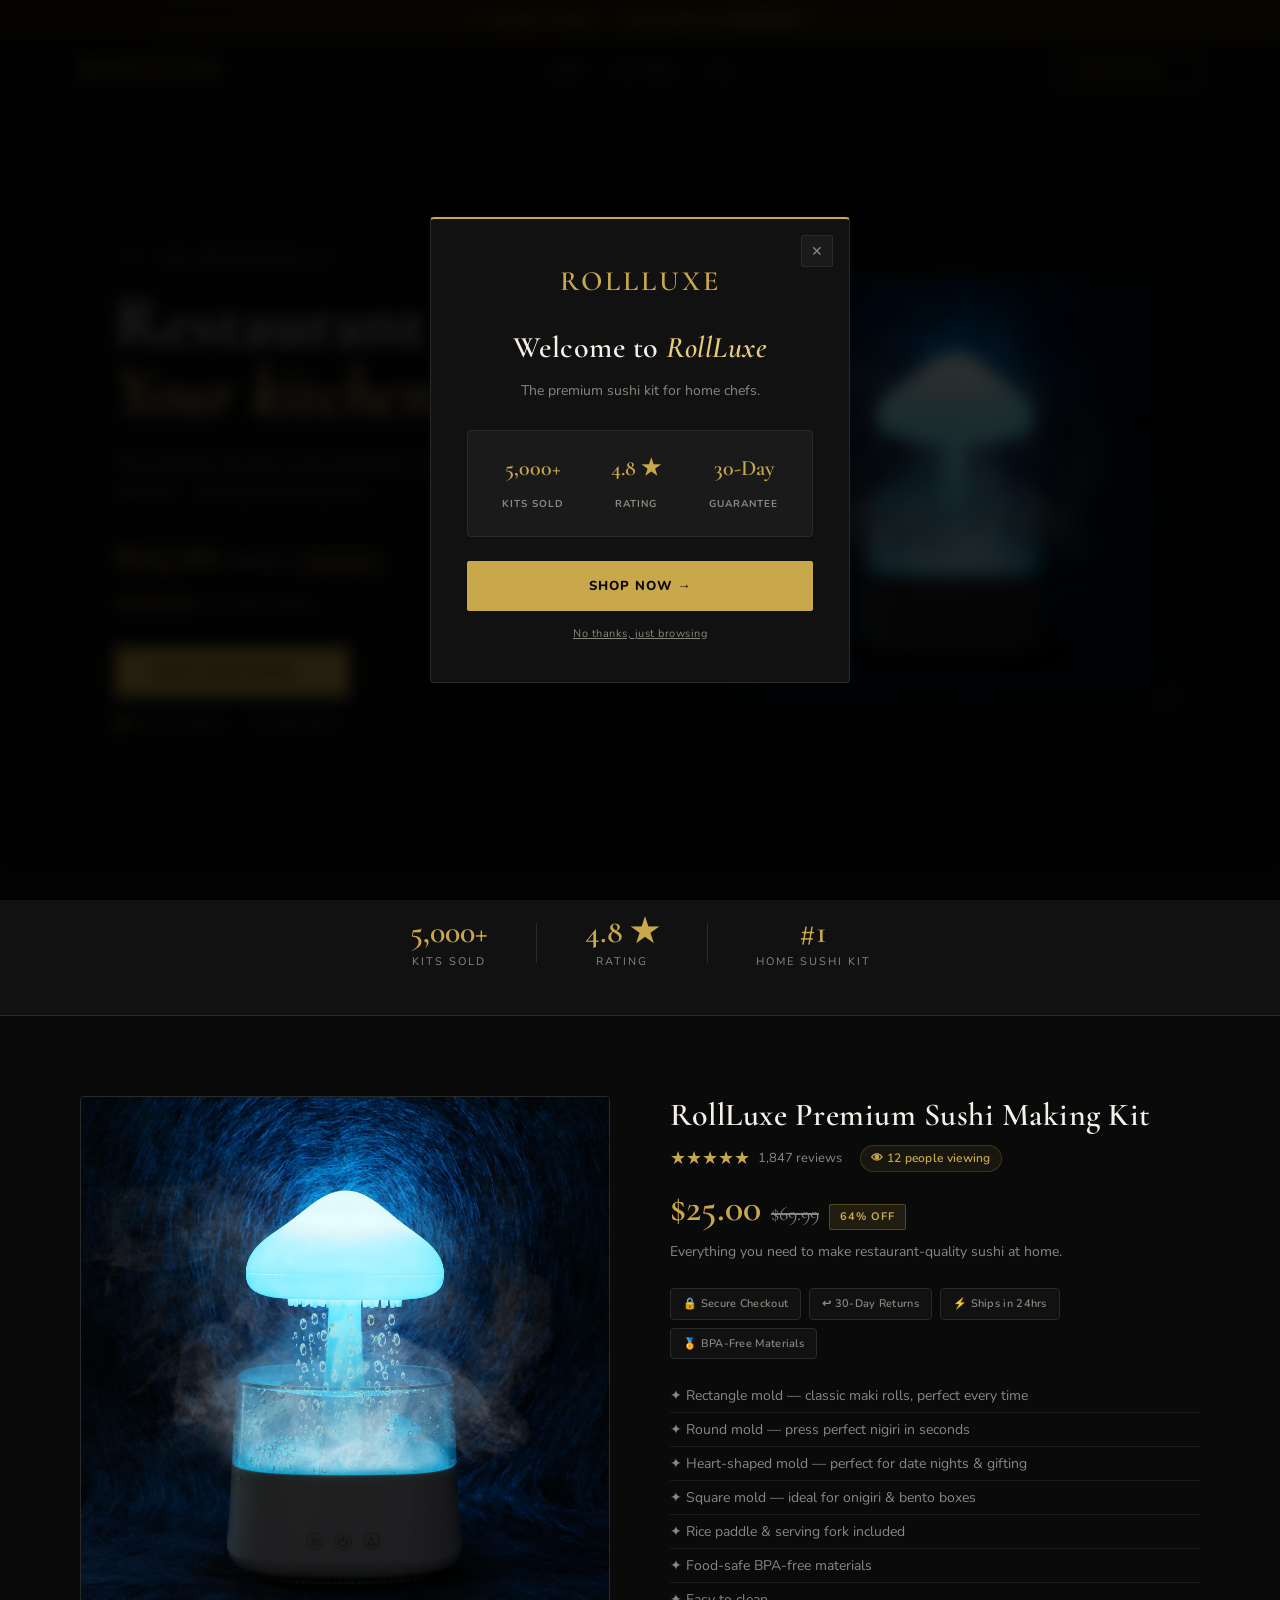
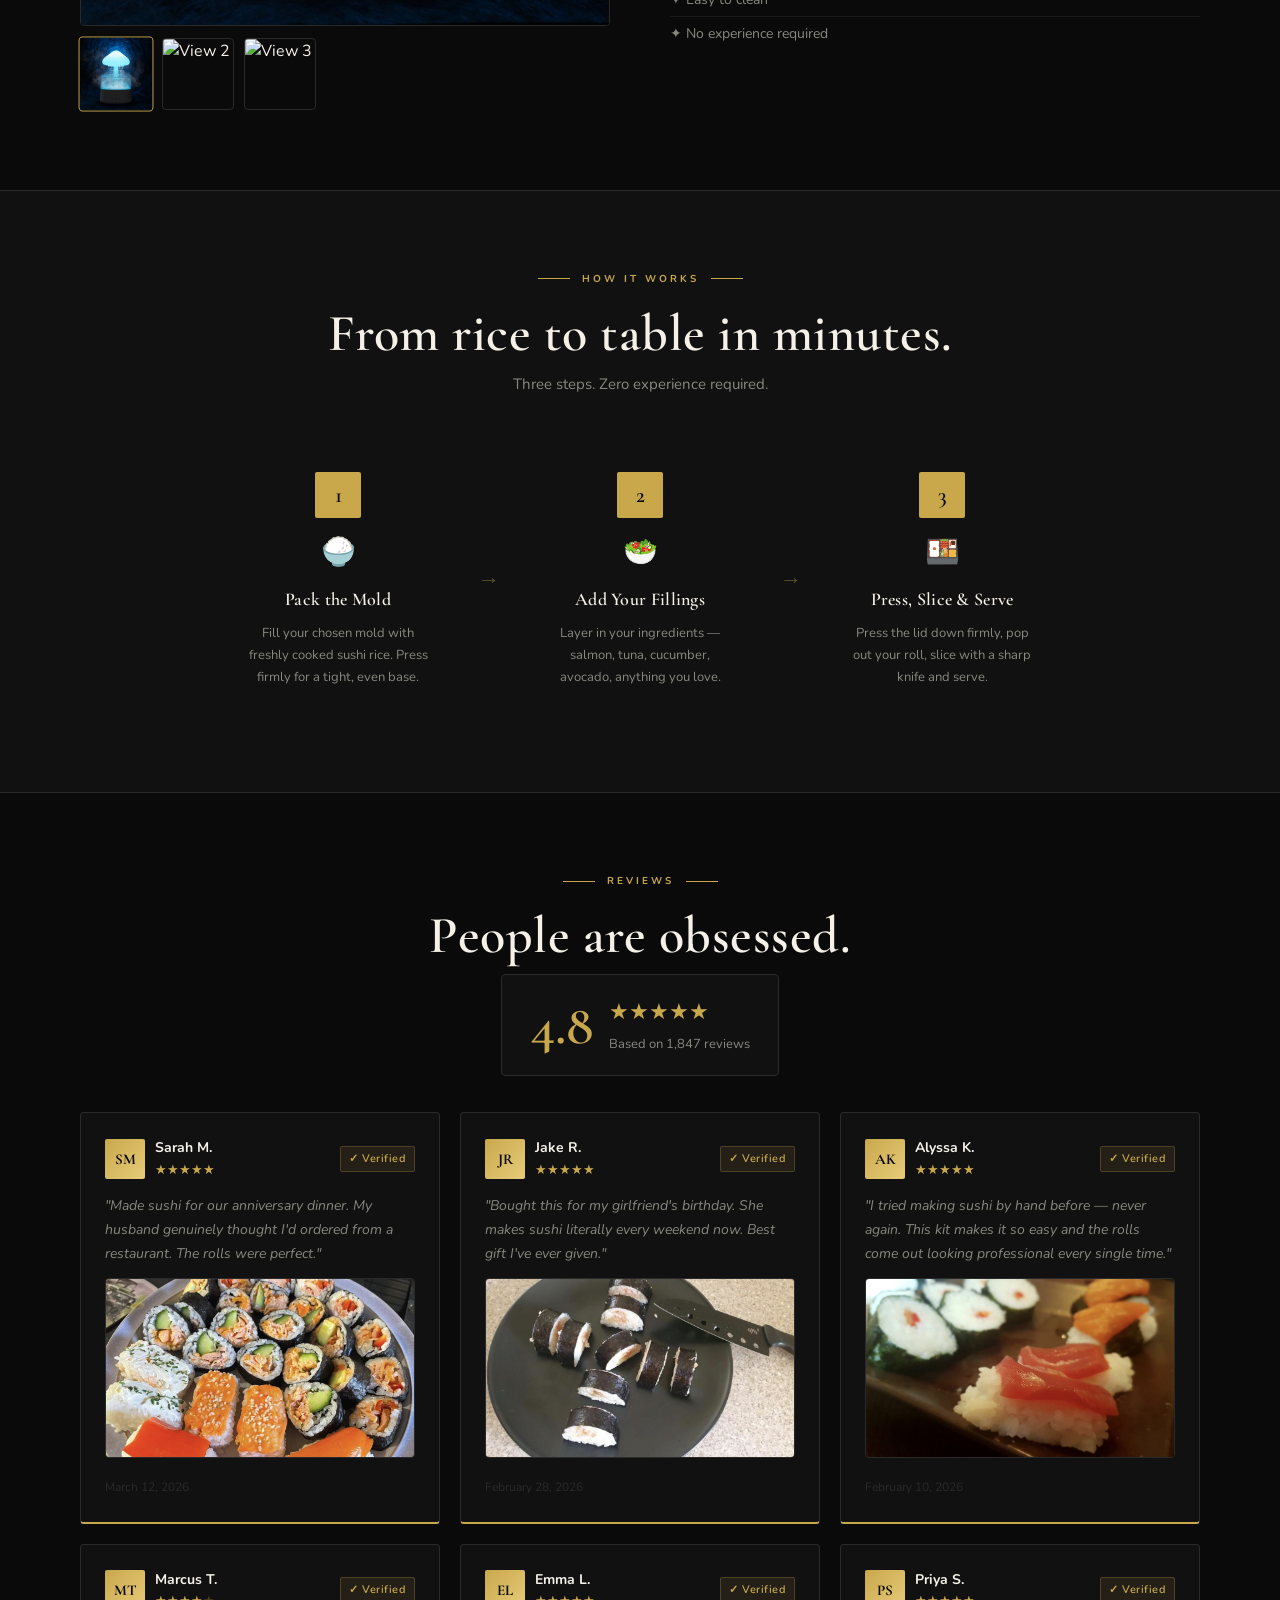
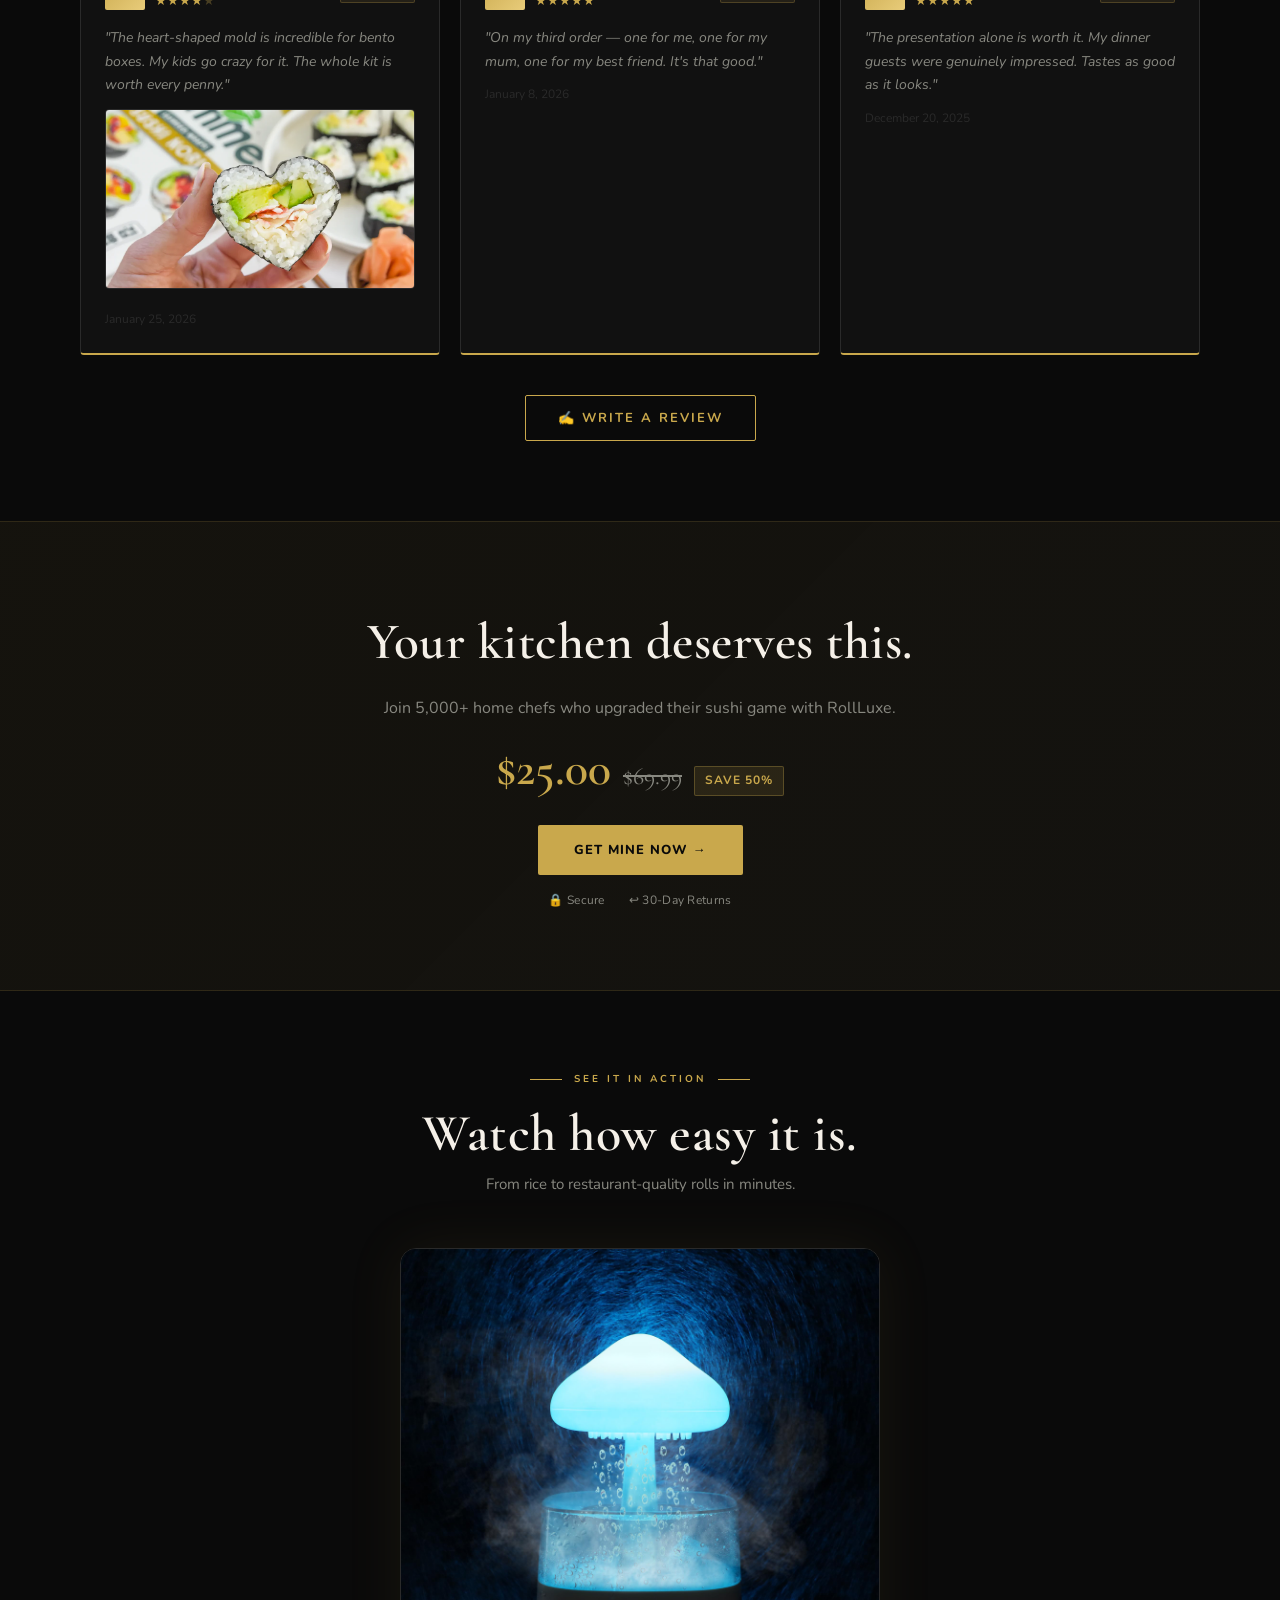
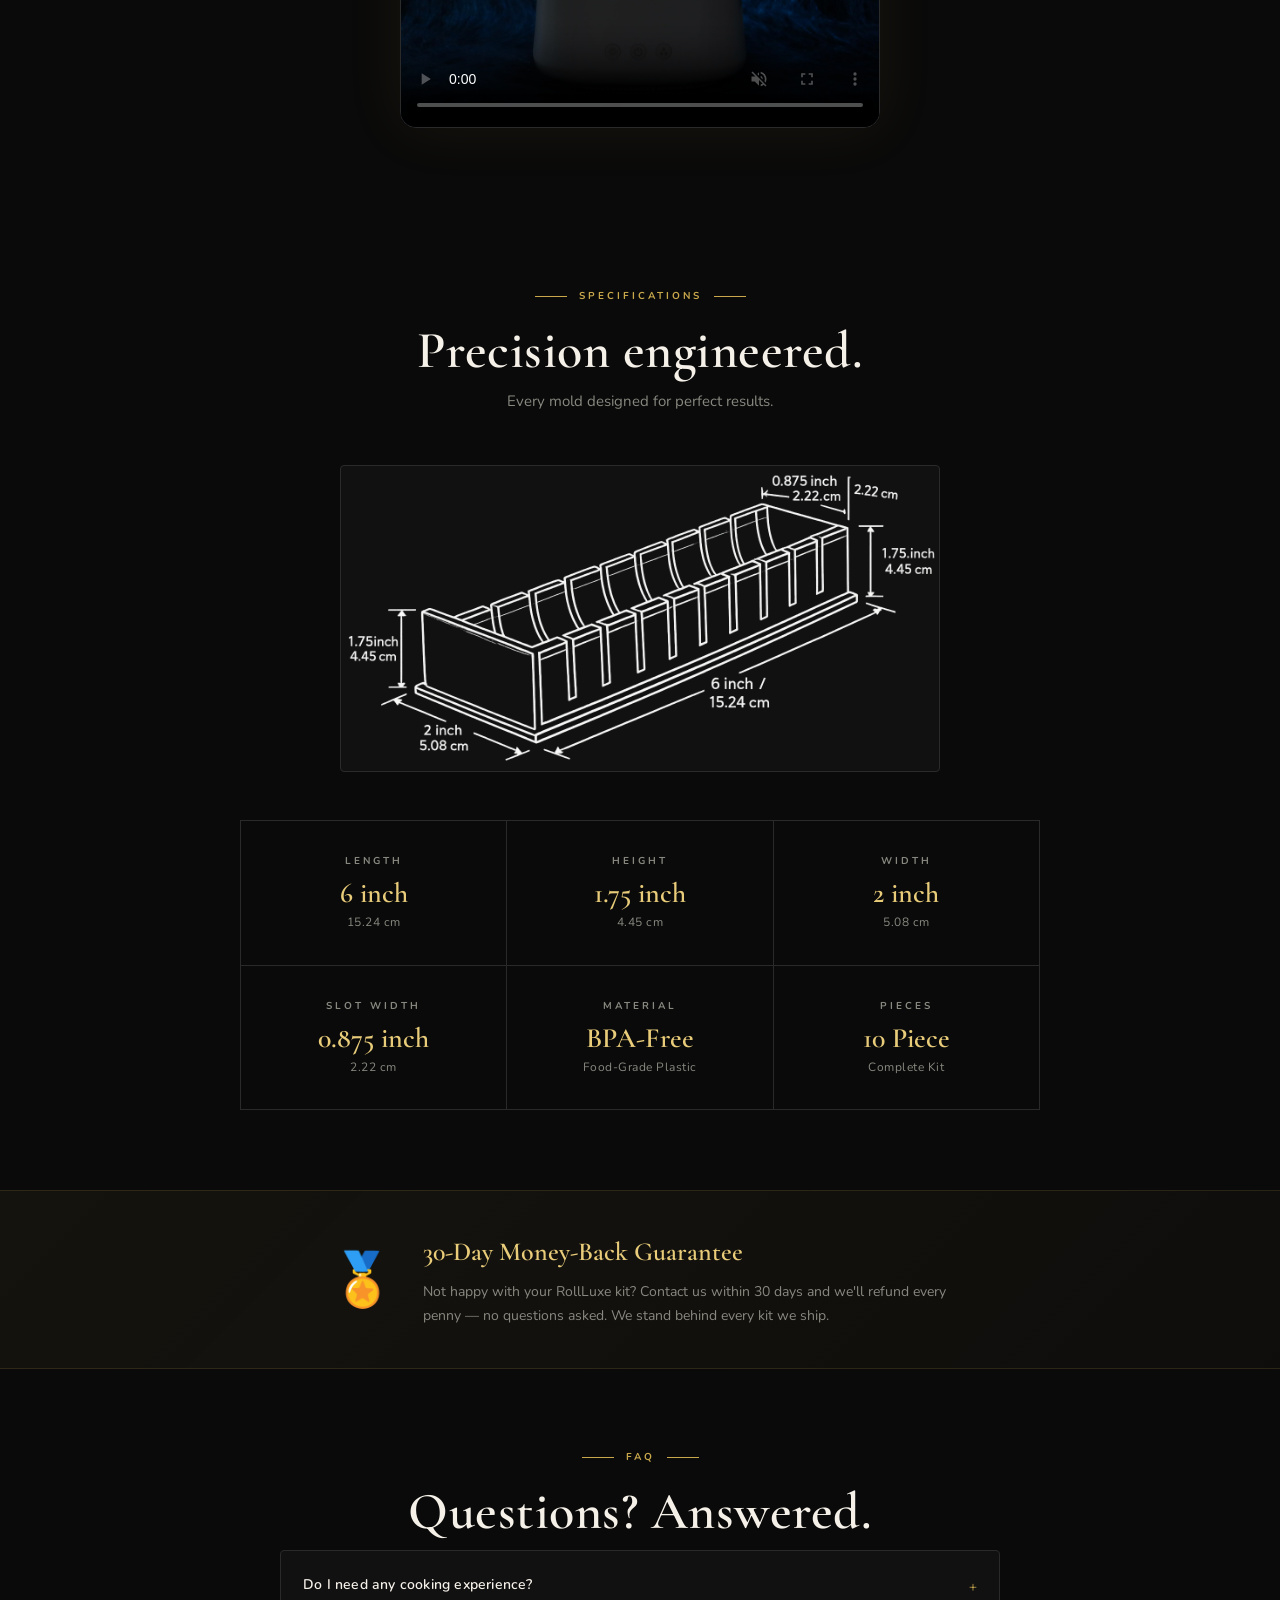
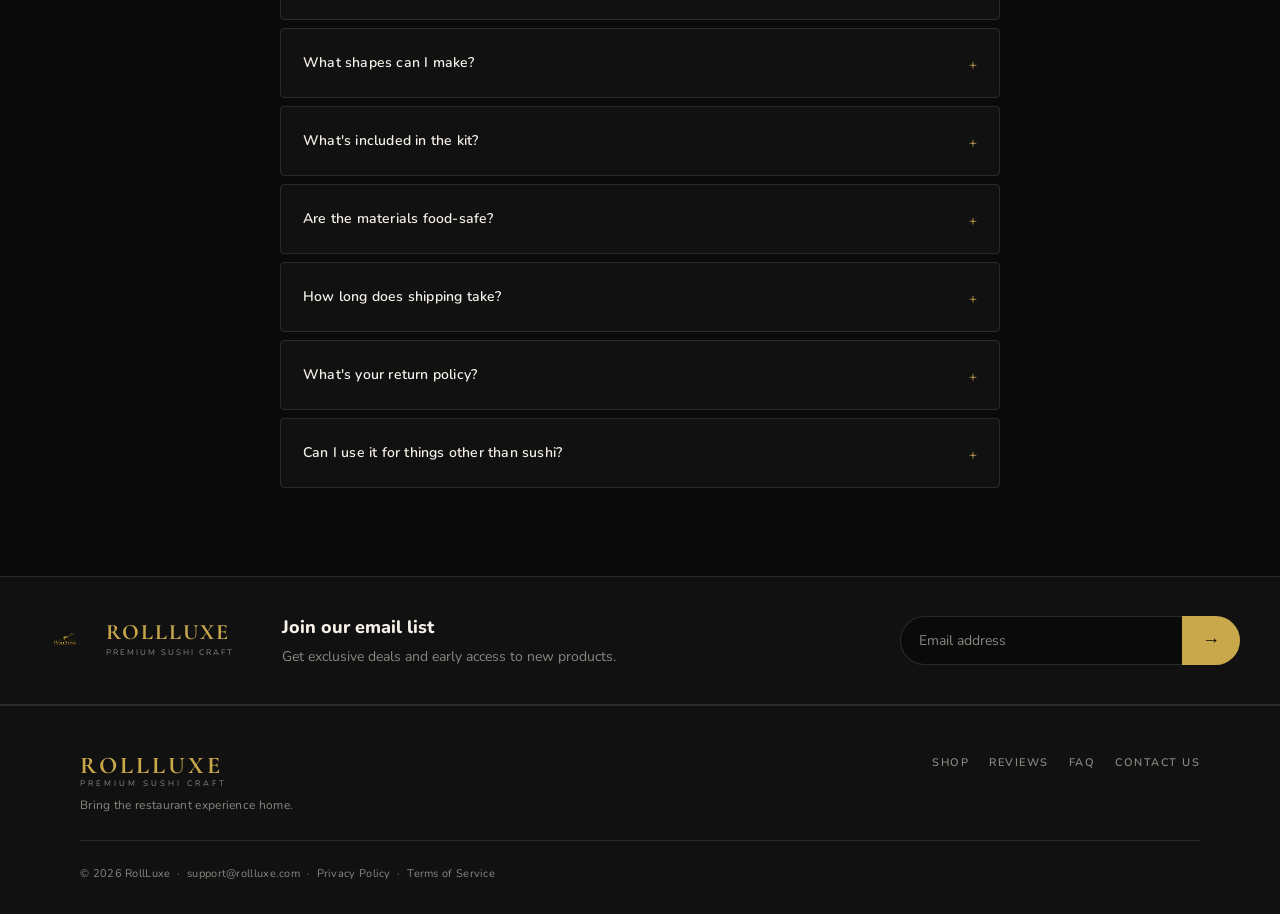
==== commit cfdc4652: "Fix all remaining  price references to" ====
--- a/index.html
+++ b/index.html
@@ -444,7 +444,7 @@
     <h2>Your kitchen deserves this.</h2>
     <p>Join 5,000+ home chefs who upgraded their sushi game with RollLuxe.</p>
     <div class="cta-price-row">
-      <span class="cta-price">$35.00</span>
+      <span class="cta-price">$25.00</span>
       <span class="cta-orig">$69.99</span>
       <span class="cta-save">SAVE 50%</span>
     </div>
@@ -635,7 +635,7 @@
       <div class="order-summary-mini">
         <span class="osm-name">🍱 RollLuxe Sushi Kit</span>
         <span class="osm-qty" id="osm-qty">× 1</span>
-        <span class="osm-price" id="osm-price">$35.00</span>
+        <span class="osm-price" id="osm-price">$25.00</span>
       </div>
       <form id="shippingForm" onsubmit="proceedToPayment(event)">
         <div class="form-row">
@@ -767,7 +767,7 @@
   <div class="sticky-bar-inner">
     <div class="sticky-bar-info">
       <span class="sticky-bar-name">🍱 RollLuxe</span>
-      <span class="sticky-bar-price">$35.00</span>
+      <span class="sticky-bar-price">$25.00</span>
     </div>
     <button class="btn btn-buy sticky-bar-btn" onclick="openCheckout()">Add to Cart</button>
   </div>
